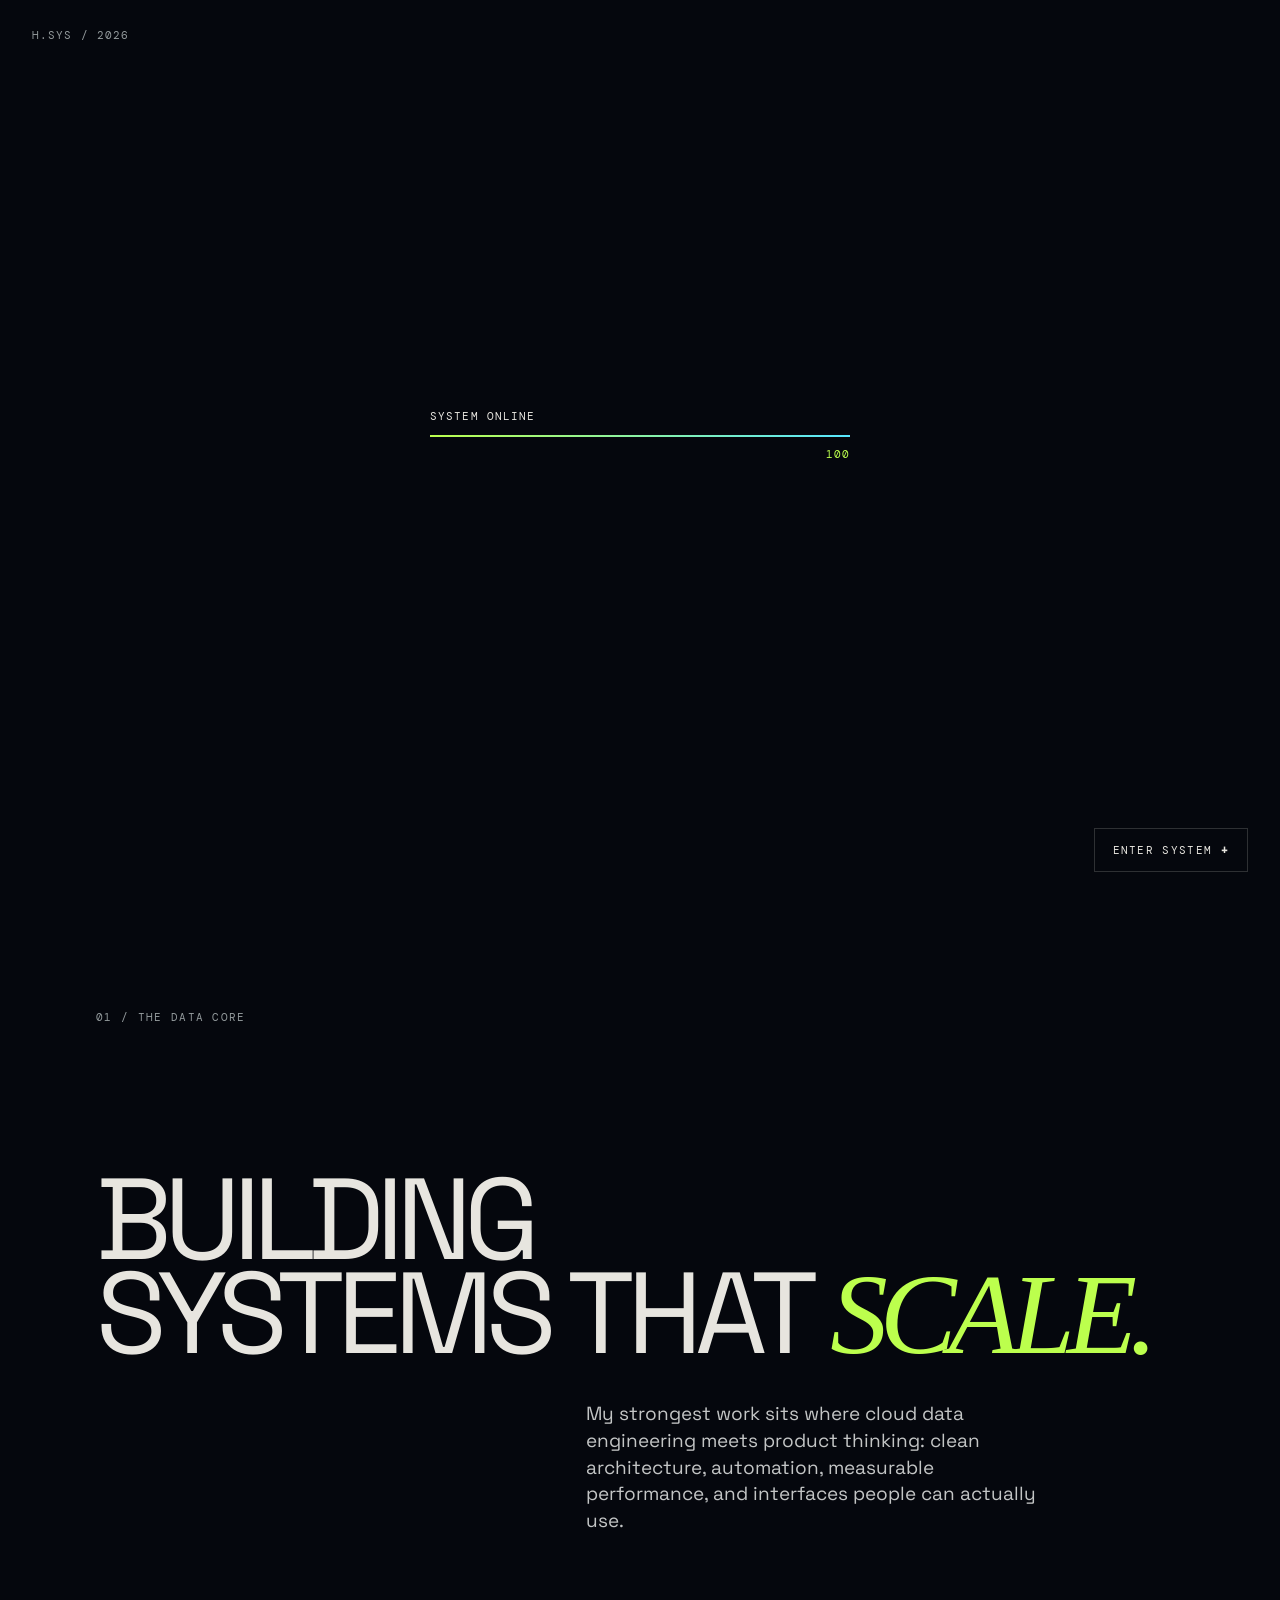
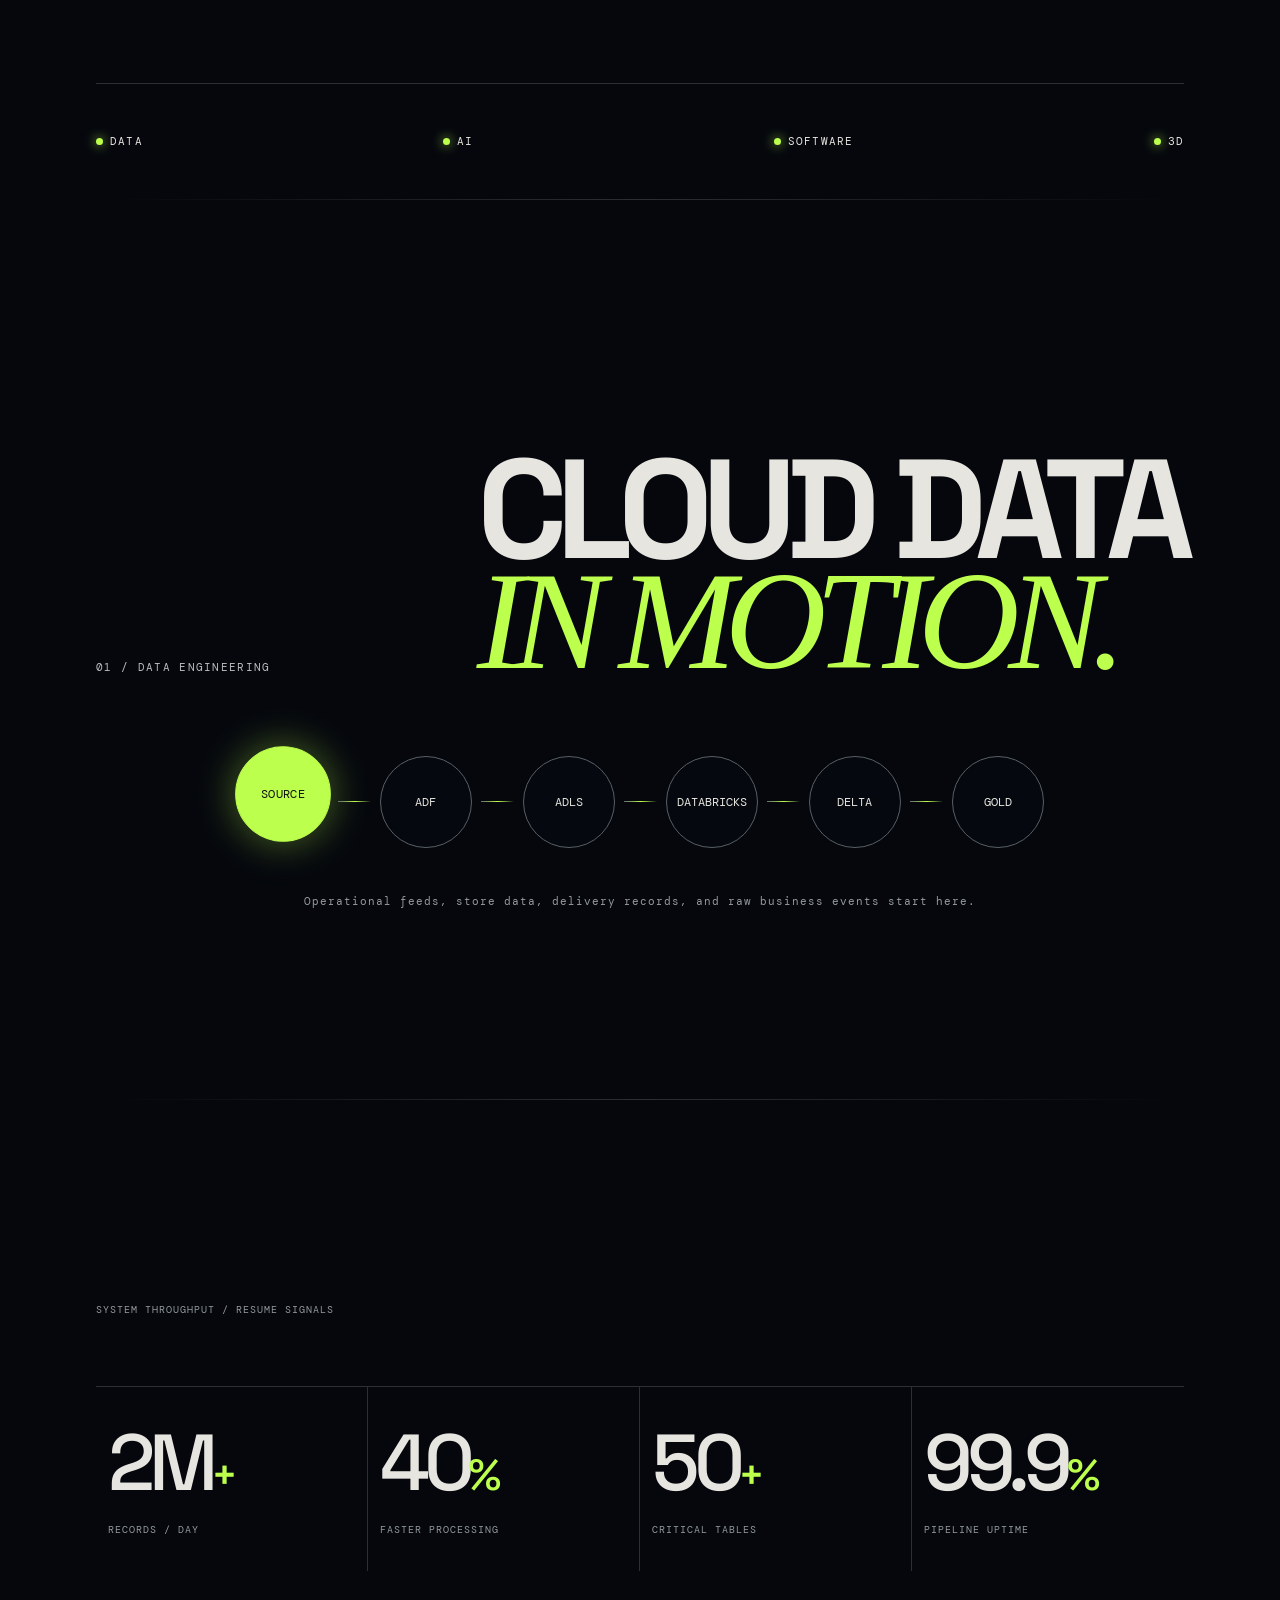
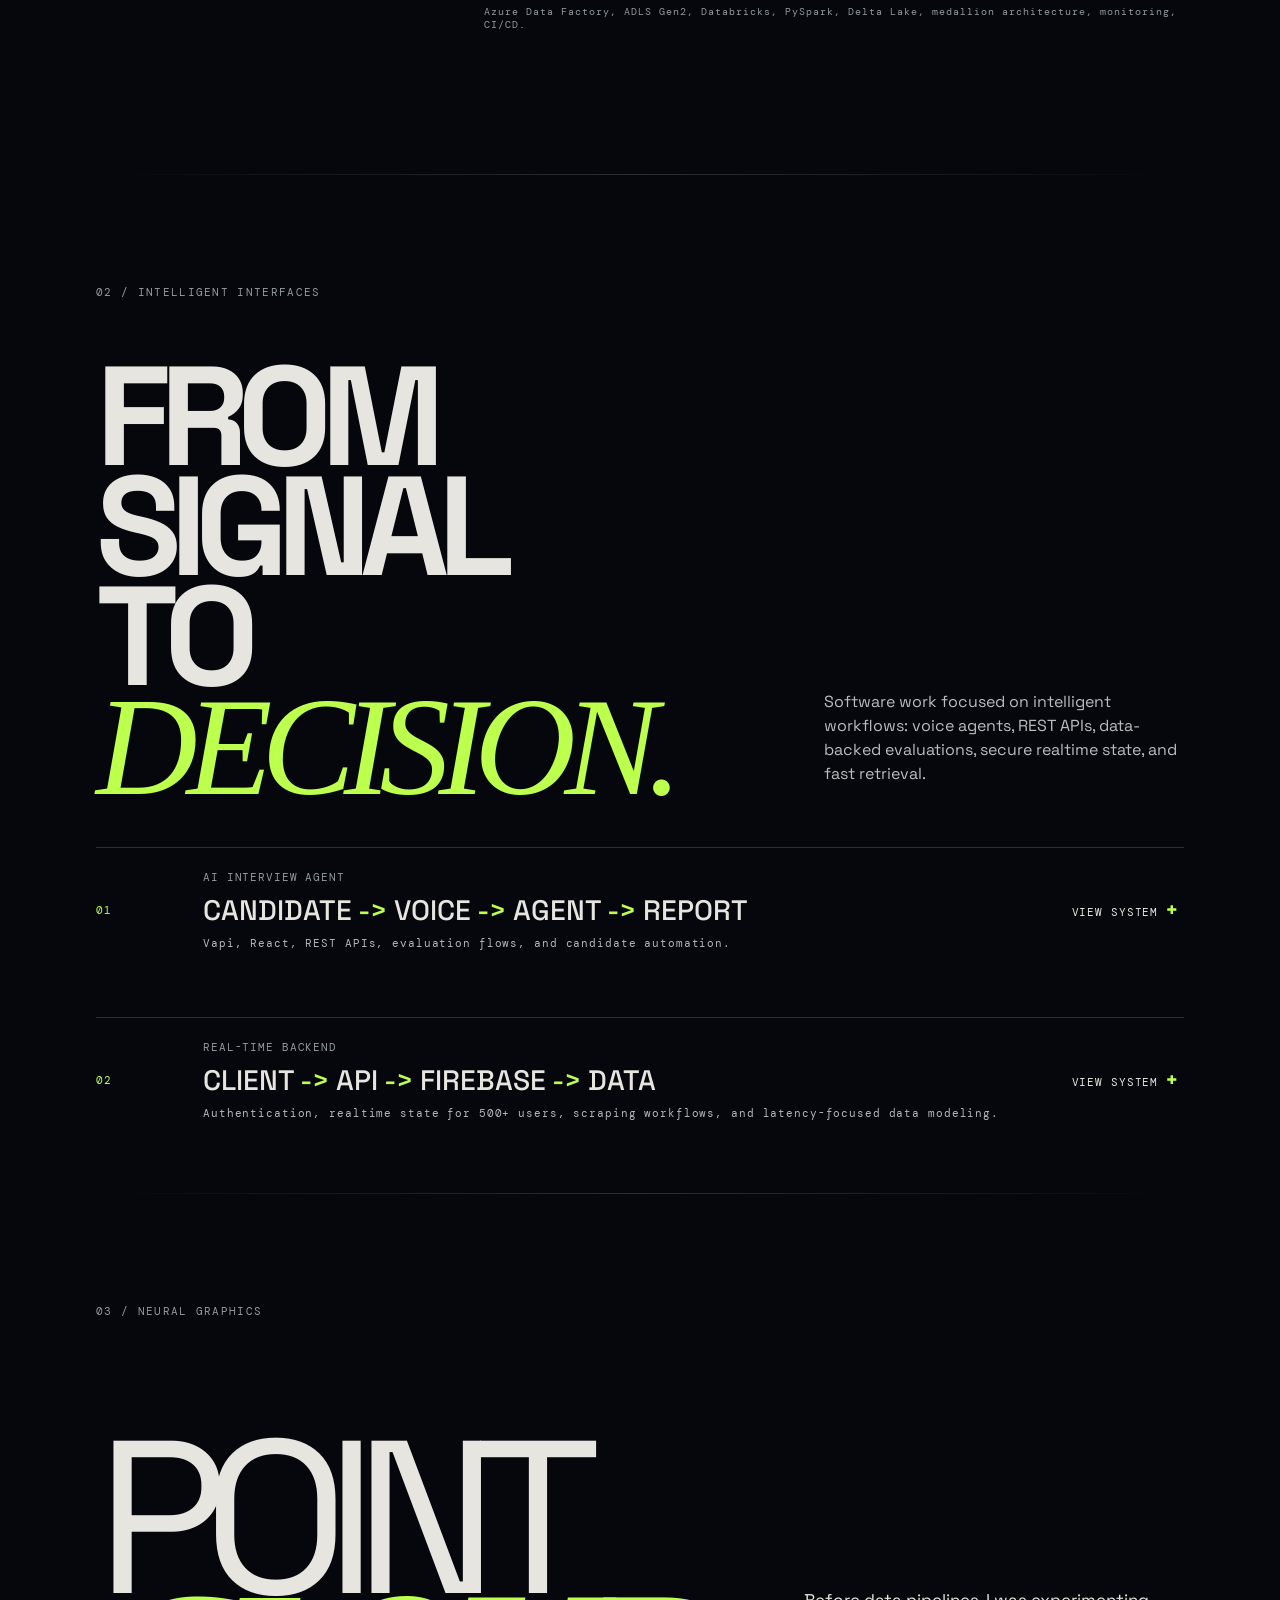
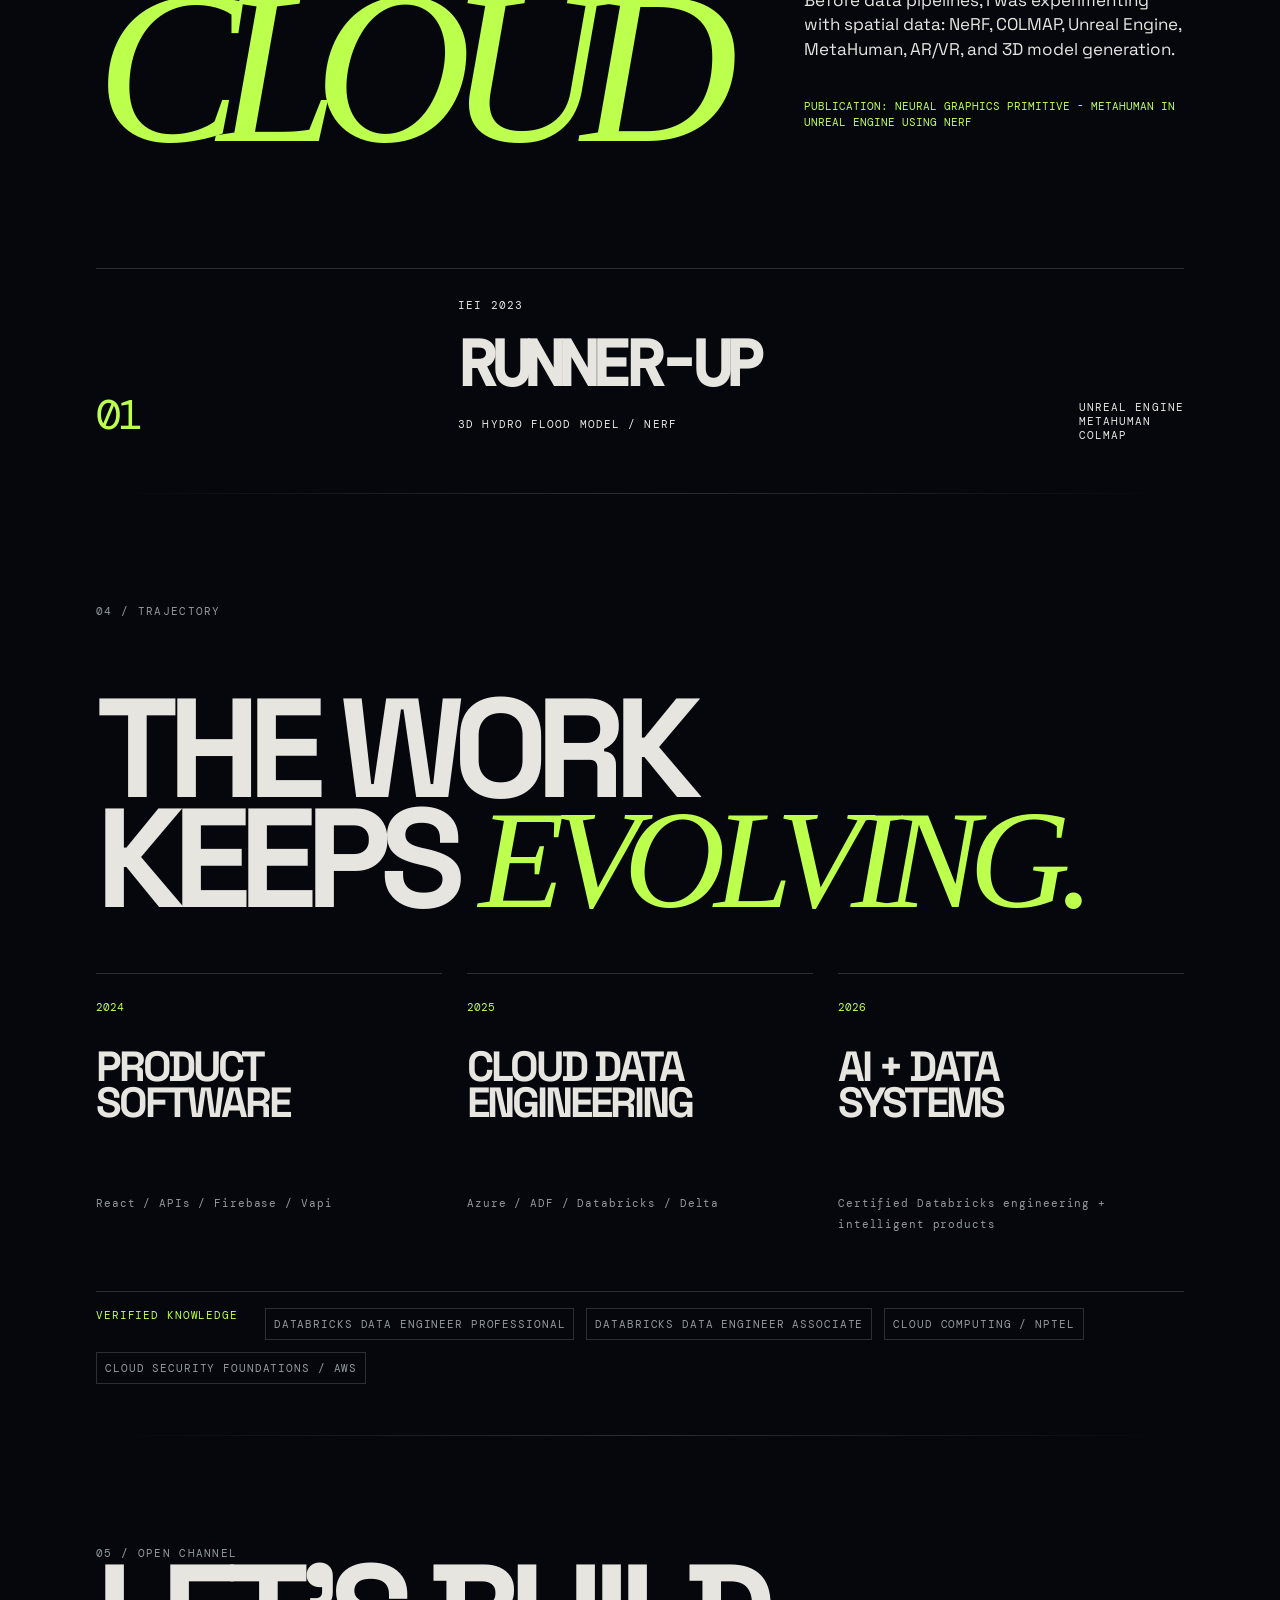
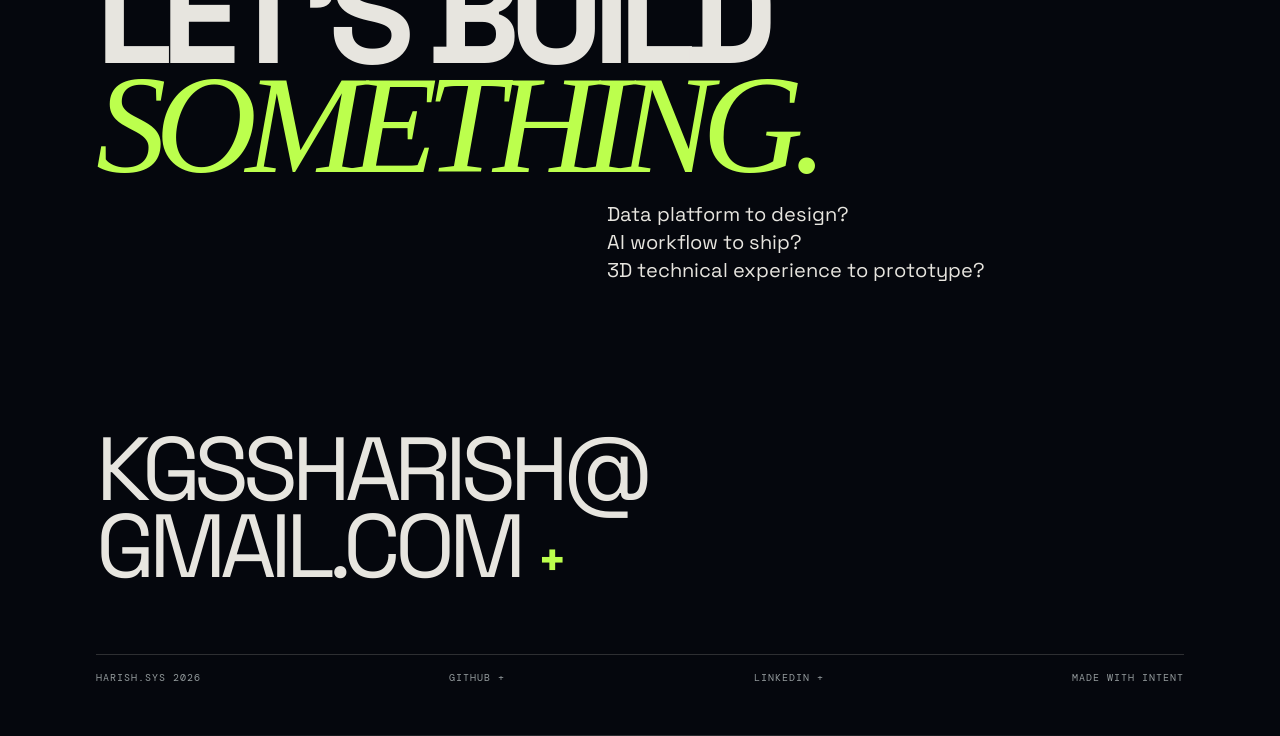
==== index.html @ 20278f00 "Initial commit" ====
<!doctype html>
<html lang="en">
  <head>
    <meta charset="UTF-8" />
    <meta name="viewport" content="width=device-width, initial-scale=1.0" />
    <meta name="theme-color" content="#05070d" />
    <title>HARISH.SYS - Data x AI x Software x 3D</title>
    <link rel="preconnect" href="https://fonts.googleapis.com" />
    <link rel="preconnect" href="https://fonts.gstatic.com" crossorigin />
    <link href="https://fonts.googleapis.com/css2?family=DM+Mono:wght@400;500&family=Space+Grotesk:wght@400;500;600;700&display=swap" rel="stylesheet" />
    <link rel="stylesheet" href="style.css" />
  </head>
  <body>
    <div class="boot" id="boot" aria-live="polite">
      <div class="boot__mark">H.SYS / 2026</div>
      <div class="boot__body"><p id="bootStatus">INITIALIZING SYSTEMS</p><div class="boot__track"><i id="bootBar"></i></div><span id="bootPercent">00</span></div>
      <button id="enter" hidden>ENTER SYSTEM <b>+</b></button>
    </div>
    <canvas id="world" aria-hidden="true"></canvas>
    <div class="grain" aria-hidden="true"></div>

    <header class="hud"><a class="brand" href="#top">HARISH<span>.SYS</span></a><span class="hud__meta">HYDERABAD, IN <i></i> AVAILABLE</span><button class="menu" id="menu" aria-expanded="false">INDEX <span>+</span></button></header>
    <nav class="nav" id="nav" aria-label="Portfolio navigation">
      <a href="#data"><small>01</small> DATA SYSTEMS</a><a href="#ai"><small>02</small> AI / SOFTWARE</a><a href="#neural"><small>03</small> NEURAL GRAPHICS</a><a href="#trajectory"><small>04</small> TRAJECTORY</a><a href="#contact"><small>05</small> CONTACT</a>
    </nav>
    <aside class="progress"><span id="chapter">00</span><div><i id="progressLine"></i></div><span>05</span></aside>

    <main id="top">
      <section class="hero panel" data-chapter="00">
        <p class="eyebrow">SCROLL TO NAVIGATE <span>+</span></p>
        <div class="hero__center reveal"><p class="systemline">SYSTEM ONLINE <i></i> HYDERABAD / INDIA</p><h1>HARISH<br/><em>S</em></h1><p class="hero__role">DATA ENGINEER <b>x</b> AI SYSTEMS <b>x</b> SOFTWARE <b>x</b> 3D</p></div>
        <div class="hero__footer reveal"><p>I build reliable data pipelines, intelligent products, and immersive technical systems that turn raw signal into usable decisions.</p><p>EXPLORE THE<br/>DATA CORE <b>+</b></p></div>
      </section>

      <section class="panel intro" data-chapter="01">
        <p class="eyebrow">01 / THE DATA CORE</p>
        <div class="reveal"><p class="intro__lead">BUILDING<br/>SYSTEMS THAT <em>SCALE.</em></p><p class="intro__copy">My strongest work sits where cloud data engineering meets product thinking: clean architecture, automation, measurable performance, and interfaces people can actually use.</p></div>
        <div class="systems"><span>DATA</span><span>AI</span><span>SOFTWARE</span><span>3D</span></div>
      </section>

      <section class="panel data" id="data" data-chapter="01">
        <div class="section-title reveal"><p class="eyebrow">01 / DATA ENGINEERING</p><h2>CLOUD DATA<br/><em>IN MOTION.</em></h2></div>
        <div class="pipeline" id="pipeline">
          <button data-node="SOURCE">SOURCE</button><i></i><button data-node="ADF">ADF</button><i></i><button data-node="ADLS">ADLS</button><i></i><button data-node="DATABRICKS">DATABRICKS</button><i></i><button data-node="DELTA">DELTA</button><i></i><button data-node="GOLD">GOLD</button>
        </div>
        <p class="detail" id="pipelineDetail">SELECT A SYSTEM NODE TO INSPECT THE PIPELINE.</p>
      </section>

      <section class="metrics panel" data-chapter="01">
        <p class="eyebrow">SYSTEM THROUGHPUT / RESUME SIGNALS</p>
        <div class="metrics__grid reveal"><div><strong data-count="2">0</strong><strong>M<span>+</span></strong><p>RECORDS / DAY</p></div><div><strong data-count="40">0</strong><strong><span>%</span></strong><p>FASTER PROCESSING</p></div><div><strong data-count="50">0</strong><strong><span>+</span></strong><p>CRITICAL TABLES</p></div><div><strong data-count="99.9">0</strong><strong><span>%</span></strong><p>PIPELINE UPTIME</p></div></div>
        <p class="metrics__note">Azure Data Factory, ADLS Gen2, Databricks, PySpark, Delta Lake, medallion architecture, monitoring, CI/CD.</p>
      </section>

      <section class="panel ai" id="ai" data-chapter="02">
        <p class="eyebrow">02 / INTELLIGENT INTERFACES</p>
        <div class="section-title reveal"><h2>FROM SIGNAL<br/>TO <em>DECISION.</em></h2><p>Software work focused on intelligent workflows: voice agents, REST APIs, data-backed evaluations, secure realtime state, and fast retrieval.</p></div>
        <div class="case reveal"><div class="case__number">01</div><div><p class="case__type">AI INTERVIEW AGENT</p><h3>CANDIDATE <span>-></span> VOICE <span>-></span> AGENT <span>-></span> REPORT</h3><p>Vapi, React, REST APIs, evaluation flows, and candidate automation.</p></div><button class="case__open">VIEW SYSTEM <b>+</b></button></div>
        <div class="case reveal"><div class="case__number">02</div><div><p class="case__type">REAL-TIME BACKEND</p><h3>CLIENT <span>-></span> API <span>-></span> FIREBASE <span>-></span> DATA</h3><p>Authentication, realtime state for 500+ users, scraping workflows, and latency-focused data modeling.</p></div><button class="case__open">VIEW SYSTEM <b>+</b></button></div>
      </section>

      <section class="panel neural" id="neural" data-chapter="03">
        <p class="eyebrow">03 / NEURAL GRAPHICS</p><div class="neural__copy reveal"><p class="giant">POINT<br/><em>CLOUD</em></p><div><p>Before data pipelines, I was experimenting with spatial data: NeRF, COLMAP, Unreal Engine, MetaHuman, AR/VR, and 3D model generation.</p><p class="publication">PUBLICATION: NEURAL GRAPHICS PRIMITIVE - METAHUMAN IN UNREAL ENGINE USING NERF</p></div></div>
        <div class="achievement reveal"><span>01</span><div><p>IEI 2023</p><h3>RUNNER-UP</h3><p>3D HYDRO FLOOD MODEL / NERF</p></div><span>UNREAL ENGINE<br/>METAHUMAN<br/>COLMAP</span></div>
      </section>

      <section class="panel trajectory" id="trajectory" data-chapter="04">
        <p class="eyebrow">04 / TRAJECTORY</p><h2 class="reveal">THE WORK<br/>KEEPS <em>EVOLVING.</em></h2>
        <div class="timeline reveal"><article><p>2024</p><h3>PRODUCT<br/>SOFTWARE</h3><span>React / APIs / Firebase / Vapi</span></article><article><p>2025</p><h3>CLOUD DATA<br/>ENGINEERING</h3><span>Azure / ADF / Databricks / Delta</span></article><article><p>2026</p><h3>AI + DATA<br/>SYSTEMS</h3><span>Certified Databricks engineering + intelligent products</span></article></div>
        <div class="certs reveal"><p>VERIFIED KNOWLEDGE</p><span>DATABRICKS DATA ENGINEER PROFESSIONAL</span><span>DATABRICKS DATA ENGINEER ASSOCIATE</span><span>CLOUD COMPUTING / NPTEL</span><span>CLOUD SECURITY FOUNDATIONS / AWS</span></div>
      </section>

      <section class="panel contact" id="contact" data-chapter="05">
        <p class="eyebrow">05 / OPEN CHANNEL</p><h2 class="reveal">LET'S BUILD<br/><em>SOMETHING.</em></h2><p class="contact__prompt reveal">Data platform to design?<br/>AI workflow to ship?<br/>3D technical experience to prototype?</p>
        <a class="email reveal" href="mailto:kgssharish@gmail.com">KGSSHARISH@<br/>GMAIL.COM <b>+</b></a>
        <footer><span>HARISH.SYS 2026</span><a href="https://github.com/S-HARISH44" target="_blank" rel="noreferrer">GITHUB +</a><a href="https://www.linkedin.com/in/kgssharish/" target="_blank" rel="noreferrer">LINKEDIN +</a><span>MADE WITH INTENT</span></footer>
      </section>
    </main>
    <div class="toast" id="toast"></div><script src="app.js"></script>
  </body>
</html>
---- style.css ----
:root{--ink:#e7e5df;--muted:#939a9c;--lime:#bcff4d;--aqua:#57e6ff;--violet:#a783ff;--line:rgba(231,229,223,.18);--bg:#05070d}*{box-sizing:border-box}html{scroll-behavior:smooth;background:var(--bg)}body{margin:0;background:var(--bg);color:var(--ink);font-family:"Space Grotesk",sans-serif;overflow-x:hidden}body:before{content:"";position:fixed;inset:0;z-index:0;pointer-events:none;background:linear-gradient(115deg,rgba(87,230,255,.08),transparent 30%,rgba(188,255,77,.06) 58%,rgba(167,131,255,.09));mix-blend-mode:screen;animation:atmosphere 16s ease-in-out infinite alternate}#world{position:fixed;inset:0;width:100%;height:100%;z-index:0;pointer-events:none}.grain{position:fixed;z-index:8;inset:0;opacity:.13;pointer-events:none;background-image:url("data:image/svg+xml,%3Csvg viewBox='0 0 180 180' xmlns='http://www.w3.org/2000/svg'%3E%3Cfilter id='n'%3E%3CfeTurbulence type='fractalNoise' baseFrequency='.9' numOctaves='4' stitchTiles='stitch'/%3E%3C/filter%3E%3Crect width='100%25' height='100%25' filter='url(%23n)' opacity='.5'/%3E%3C/svg%3E")}a{color:inherit;text-decoration:none}.boot{position:fixed;z-index:20;inset:0;background:#05070d;padding:28px 32px;display:flex;flex-direction:column;justify-content:space-between;font-family:"DM Mono",monospace;font-size:11px;letter-spacing:.1em}.boot__mark{color:var(--muted);animation:blink 1.2s steps(2,end) infinite}.boot__body{width:min(420px,80vw);margin:auto}.boot__body p{margin:0 0 12px}.boot__track{height:2px;background:#232731;overflow:hidden}.boot__track i{display:block;width:0;height:100%;background:linear-gradient(90deg,var(--lime),var(--aqua));box-shadow:0 0 24px var(--lime);transition:width .17s}.boot__body span{display:block;text-align:right;margin-top:10px;color:var(--lime)}#enter{align-self:flex-end;background:none;border:1px solid var(--line);color:var(--ink);font:inherit;padding:14px 18px;letter-spacing:.12em;cursor:pointer;transition:transform .2s,border-color .2s,background .2s}#enter:hover{transform:translateY(-3px);border-color:var(--lime);background:rgba(188,255,77,.08)}.boot.done{opacity:0;pointer-events:none;transition:opacity .7s ease}.hud{position:fixed;z-index:10;top:0;width:100%;display:flex;justify-content:space-between;padding:25px 30px;mix-blend-mode:screen;font-family:"DM Mono",monospace;font-size:11px;letter-spacing:.08em;transform:translateY(-24px);opacity:0;animation:dropIn .7s ease .9s forwards}.brand{font-size:14px;font-weight:500}.brand span{color:var(--lime)}.hud__meta{color:var(--muted)}.hud__meta i{display:inline-block;width:5px;height:5px;background:var(--lime);border-radius:50%;margin:0 8px;box-shadow:0 0 10px var(--lime);animation:pulseDot 1.6s ease-in-out infinite}.menu{background:none;border:0;color:var(--ink);font:inherit;letter-spacing:.1em;cursor:pointer}.menu span{color:var(--lime);font-size:17px;margin-left:6px}.nav{position:fixed;z-index:9;right:30px;top:66px;width:260px;background:rgba(5,7,13,.94);border:1px solid var(--line);padding:15px;opacity:0;transform:translateY(-15px) scale(.98);pointer-events:none;transition:opacity .3s,transform .3s,border-color .3s;backdrop-filter:blur(18px)}.nav.open{opacity:1;transform:none;pointer-events:auto}.nav a{display:block;border-bottom:1px solid var(--line);padding:14px 5px;font:12px "DM Mono",monospace;transition:color .2s,transform .2s}.nav a:hover,.nav a.active{color:var(--lime);transform:translateX(5px)}.nav a:last-child{border:0}.nav small{color:var(--lime);margin-right:14px}.progress{position:fixed;z-index:9;right:30px;bottom:28px;display:flex;gap:10px;align-items:center;font:11px "DM Mono",monospace;color:var(--muted)}.progress>div{height:1px;width:85px;background:#596066}.progress i{display:block;height:100%;width:0;background:linear-gradient(90deg,var(--lime),var(--aqua));box-shadow:0 0 10px var(--lime);transition:.1s}.progress span:first-child{color:var(--lime)}main{position:relative;z-index:1}.panel{min-height:100vh;padding:110px 7.5vw 52px;display:flex;flex-direction:column;justify-content:center;position:relative;isolation:isolate}.panel:after{content:"";position:absolute;left:7.5vw;right:7.5vw;bottom:0;height:1px;background:linear-gradient(90deg,transparent,var(--line),transparent);transform:scaleX(.4);opacity:.45}.panel.in-view:after{animation:lineScan 1.2s ease forwards}.eyebrow{font:11px "DM Mono",monospace;letter-spacing:.12em;color:var(--muted);margin:0}.eyebrow span{color:var(--lime);font-size:18px;margin-left:6px}.hero{justify-content:space-between}.systemline{font:11px "DM Mono",monospace;letter-spacing:.13em}.systemline i{display:inline-block;width:6px;height:6px;background:var(--lime);border-radius:50%;margin:0 8px}.hero__center{text-align:center;margin:auto}.hero h1{font-size:clamp(100px,20vw,290px);line-height:.67;margin:32px 0 45px;letter-spacing:-.1em;font-weight:600;text-shadow:0 0 36px rgba(188,255,77,.08);animation:titleFloat 7s ease-in-out infinite}.hero h1 em{font-family:Georgia,serif;font-weight:400;color:var(--lime);text-shadow:0 0 30px rgba(188,255,77,.34)}.hero__role{font:12px "DM Mono",monospace;letter-spacing:.12em}.hero__role b{color:var(--lime);padding:0 7px}.hero__footer{display:flex;justify-content:space-between;align-items:end;font-size:15px;line-height:1.4}.hero__footer p:first-child{max-width:420px}.hero__footer p:last-child{font:11px "DM Mono",monospace;letter-spacing:.1em;text-align:right}.hero__footer b{color:var(--lime);font-size:19px}.intro{justify-content:space-between}.intro__lead{font-size:clamp(54px,9vw,140px);line-height:.82;letter-spacing:-.07em;margin:0}.intro em,h2 em,.giant em{font-family:Georgia,serif;font-weight:400;color:var(--lime)}.intro__copy{font-size:19px;line-height:1.4;max-width:470px;margin:40px 0 0 45%;color:#c3c5c5}.systems{display:flex;justify-content:space-between;padding-top:50px;border-top:1px solid var(--line);font:11px "DM Mono",monospace;letter-spacing:.11em}.systems span{position:relative;transition:transform .35s,color .35s}.systems span:before{content:"";display:inline-block;width:7px;height:7px;background:var(--lime);border-radius:50%;margin-right:7px;box-shadow:0 0 12px var(--lime)}.systems span:hover{color:var(--lime);transform:translateY(-6px)}.section-title h2,h2{font-size:clamp(64px,11vw,172px);line-height:.78;letter-spacing:-.08em;margin:18px 0 0}.pipeline{margin:80px auto 35px;width:min(900px,100%);display:flex;align-items:center;justify-content:center;flex-wrap:wrap;gap:9px}.pipeline button{font:12px "DM Mono",monospace;color:var(--ink);background:rgba(6,10,18,.6);border:1px solid #596066;border-radius:50%;width:92px;height:92px;cursor:pointer;transition:transform .25s,background .25s,border-color .25s,box-shadow .25s;position:relative;overflow:hidden}.pipeline button:after{content:"";position:absolute;inset:-35%;background:linear-gradient(110deg,transparent,rgba(255,255,255,.22),transparent);transform:translateX(-90%) rotate(20deg)}.pipeline button:hover,.pipeline button.active{color:#111;background:var(--lime);border-color:var(--lime);box-shadow:0 0 40px #bcff4d66;transform:translateY(-8px) scale(1.04)}.pipeline button:hover:after,.pipeline button.active:after{animation:sheen 1.1s ease}.pipeline i{width:33px;height:1px;background:linear-gradient(90deg,#69717a,transparent);position:relative;overflow:hidden}.pipeline i:after{content:"";position:absolute;inset:0;background:linear-gradient(90deg,transparent,var(--lime),transparent);animation:pipePulse 1.8s linear infinite}.detail{text-align:center;font:11px "DM Mono",monospace;color:var(--muted);letter-spacing:.09em;min-height:16px;transition:opacity .2s,transform .2s}.detail.is-changing{opacity:0;transform:translateY(8px)}.metrics{min-height:75vh}.metrics__grid{display:grid;grid-template-columns:repeat(4,1fr);border-top:1px solid var(--line);margin-top:70px}.metrics__grid div{padding:25px 12px;border-right:1px solid var(--line);transition:background .25s,transform .25s}.metrics__grid div:hover{background:rgba(188,255,77,.055);transform:translateY(-6px)}.metrics__grid div:last-child{border:0}.metrics strong{font-size:clamp(40px,6.2vw,95px);letter-spacing:-.08em;font-weight:500;display:inline-block}.metrics strong span{color:var(--lime);font-size:.55em}.metrics p{font:10px "DM Mono",monospace;color:var(--muted);letter-spacing:.1em}.metrics__note{max-width:700px;margin:34px 0 0 auto;color:#b8bdbd;font:12px "DM Mono",monospace;line-height:1.6;letter-spacing:.08em}.ai{gap:45px}.section-title{display:flex;justify-content:space-between;align-items:end;gap:30px}.section-title>p{max-width:360px;color:#b8bdbd;line-height:1.5}.case{display:grid;grid-template-columns:8% 1fr auto;gap:20px;align-items:center;border-top:1px solid var(--line);padding:22px 0;transition:background .25s,padding-left .25s,border-color .25s}.case:hover{padding-left:18px;background:rgba(87,230,255,.04);border-color:rgba(87,230,255,.35)}.case__number,.case__type,.case>div p:last-child,.case__open{font:11px "DM Mono",monospace;letter-spacing:.08em}.case__number{color:var(--lime)}.case__type{color:var(--muted);margin:0}.case h3{font-size:clamp(18px,2.2vw,32px);margin:8px 0;font-weight:500}.case h3 span{color:var(--lime)}.case>div p:last-child{margin:0;color:#b4b9ba}.case__open{border:0;background:none;color:var(--ink);cursor:pointer}.case__open b{color:var(--lime);font-size:18px}.neural{justify-content:space-between}.neural__copy{display:flex;justify-content:space-between;align-items:end}.giant{font-size:clamp(100px,17vw,250px);letter-spacing:-.11em;line-height:.68;margin:0}.neural__copy>div{max-width:380px;font-size:17px;line-height:1.45}.publication{font:11px "DM Mono",monospace;color:var(--lime);line-height:1.5;margin-top:36px}.achievement{display:flex;align-items:end;justify-content:space-between;border-top:1px solid var(--line);padding-top:18px;font:11px "DM Mono",monospace;letter-spacing:.1em}.achievement>span:first-child{font-size:42px;color:var(--lime);letter-spacing:-.08em}.achievement h3{font-size:clamp(36px,5vw,70px);margin:8px 0;letter-spacing:-.07em}.trajectory{gap:58px}.timeline{display:grid;grid-template-columns:repeat(3,1fr);gap:25px}.timeline article{border-top:1px solid var(--line);padding-top:15px;transition:transform .3s,border-color .3s}.timeline article:hover{transform:translateY(-8px);border-color:var(--lime)}.timeline p{color:var(--lime);font:11px "DM Mono",monospace}.timeline h3{font-size:clamp(25px,3.3vw,49px);letter-spacing:-.07em;line-height:.85;margin:35px 0 70px}.timeline span,.certs{font:11px "DM Mono",monospace;letter-spacing:.08em;color:var(--muted)}.certs{border-top:1px solid var(--line);padding-top:16px;display:flex;gap:12px;flex-wrap:wrap}.certs p{color:var(--lime);margin:0 15px 0 0}.certs span{border:1px solid var(--line);padding:8px;transition:color .2s,border-color .2s,transform .2s}.certs span:hover{color:var(--ink);border-color:var(--lime);transform:translateY(-4px)}.contact{justify-content:space-between}.contact h2{margin:0}.contact__prompt{font-size:20px;line-height:1.4;margin-left:47%}.email{font-size:clamp(32px,7vw,100px);letter-spacing:-.07em;line-height:.85;margin-top:auto;transition:color .25s,text-shadow .25s}.email:hover{color:var(--lime);text-shadow:0 0 34px rgba(188,255,77,.25)}.email b{color:var(--lime);font-size:.55em}.contact footer{border-top:1px solid var(--line);padding-top:16px;margin-top:70px;display:flex;justify-content:space-between;font:10px "DM Mono",monospace;letter-spacing:.1em;color:var(--muted);gap:14px}.contact footer a:hover{color:var(--lime)}.toast{position:fixed;z-index:12;bottom:65px;left:50%;transform:translate(-50%,20px);background:#d7ff9e;color:#10120e;padding:12px 16px;font:11px "DM Mono",monospace;opacity:0;transition:.3s;pointer-events:none}.toast.show{opacity:1;transform:translate(-50%,0)}.reveal{opacity:0;transform:translateY(46px);filter:blur(12px);transition:opacity .85s ease,transform .85s ease,filter .85s ease}.reveal.in-view{opacity:1;transform:none;filter:blur(0)}.panel.in-view .systems span{animation:riseIn .8s ease both}.panel.in-view .systems span:nth-child(2){animation-delay:.08s}.panel.in-view .systems span:nth-child(3){animation-delay:.16s}.panel.in-view .systems span:nth-child(4){animation-delay:.24s}

@keyframes atmosphere{0%{opacity:.55;transform:translate3d(-2%,0,0)}100%{opacity:.95;transform:translate3d(2%,0,0)}}@keyframes blink{50%{opacity:.45}}@keyframes dropIn{to{transform:none;opacity:1}}@keyframes pulseDot{50%{transform:scale(1.8);opacity:.5}}@keyframes titleFloat{50%{transform:translateY(-10px)}}@keyframes lineScan{to{transform:scaleX(1);opacity:1}}@keyframes sheen{to{transform:translateX(110%) rotate(20deg)}}@keyframes pipePulse{0%{transform:translateX(-100%)}100%{transform:translateX(100%)}}@keyframes riseIn{from{opacity:0;transform:translateY(18px)}to{opacity:1;transform:none}}
@media(max-width:720px){.hud{padding:20px}.hud__meta{display:none}.progress{right:20px}.panel{padding:90px 22px 35px;min-height:100svh}.hero h1{font-size:30vw}.hero__footer{gap:20px}.hero__footer p{font-size:12px}.hero__footer p:last-child{display:none}.intro__copy{margin-left:0;font-size:16px}.systems{gap:12px;flex-wrap:wrap}.pipeline{margin:50px auto 20px;gap:5px}.pipeline button{width:75px;height:75px;font-size:10px}.pipeline i{width:12px}.metrics__grid{grid-template-columns:repeat(2,1fr);margin-top:40px}.metrics__grid div:nth-child(2){border-right:0}.metrics__grid div{border-bottom:1px solid var(--line)}.section-title,.neural__copy{display:block}.section-title>p{margin-top:25px}.case{grid-template-columns:25px 1fr}.case__open{display:none}.case h3{line-height:1.15}.neural__copy>div{margin:50px 0 0}.achievement{gap:12px}.achievement>span:last-child{display:none}.timeline{grid-template-columns:1fr}.timeline h3{margin:25px 0}.contact__prompt{margin-left:0}.contact footer span:last-child{display:none}.email{font-size:12vw}.nav{right:20px}.boot{padding:22px}}
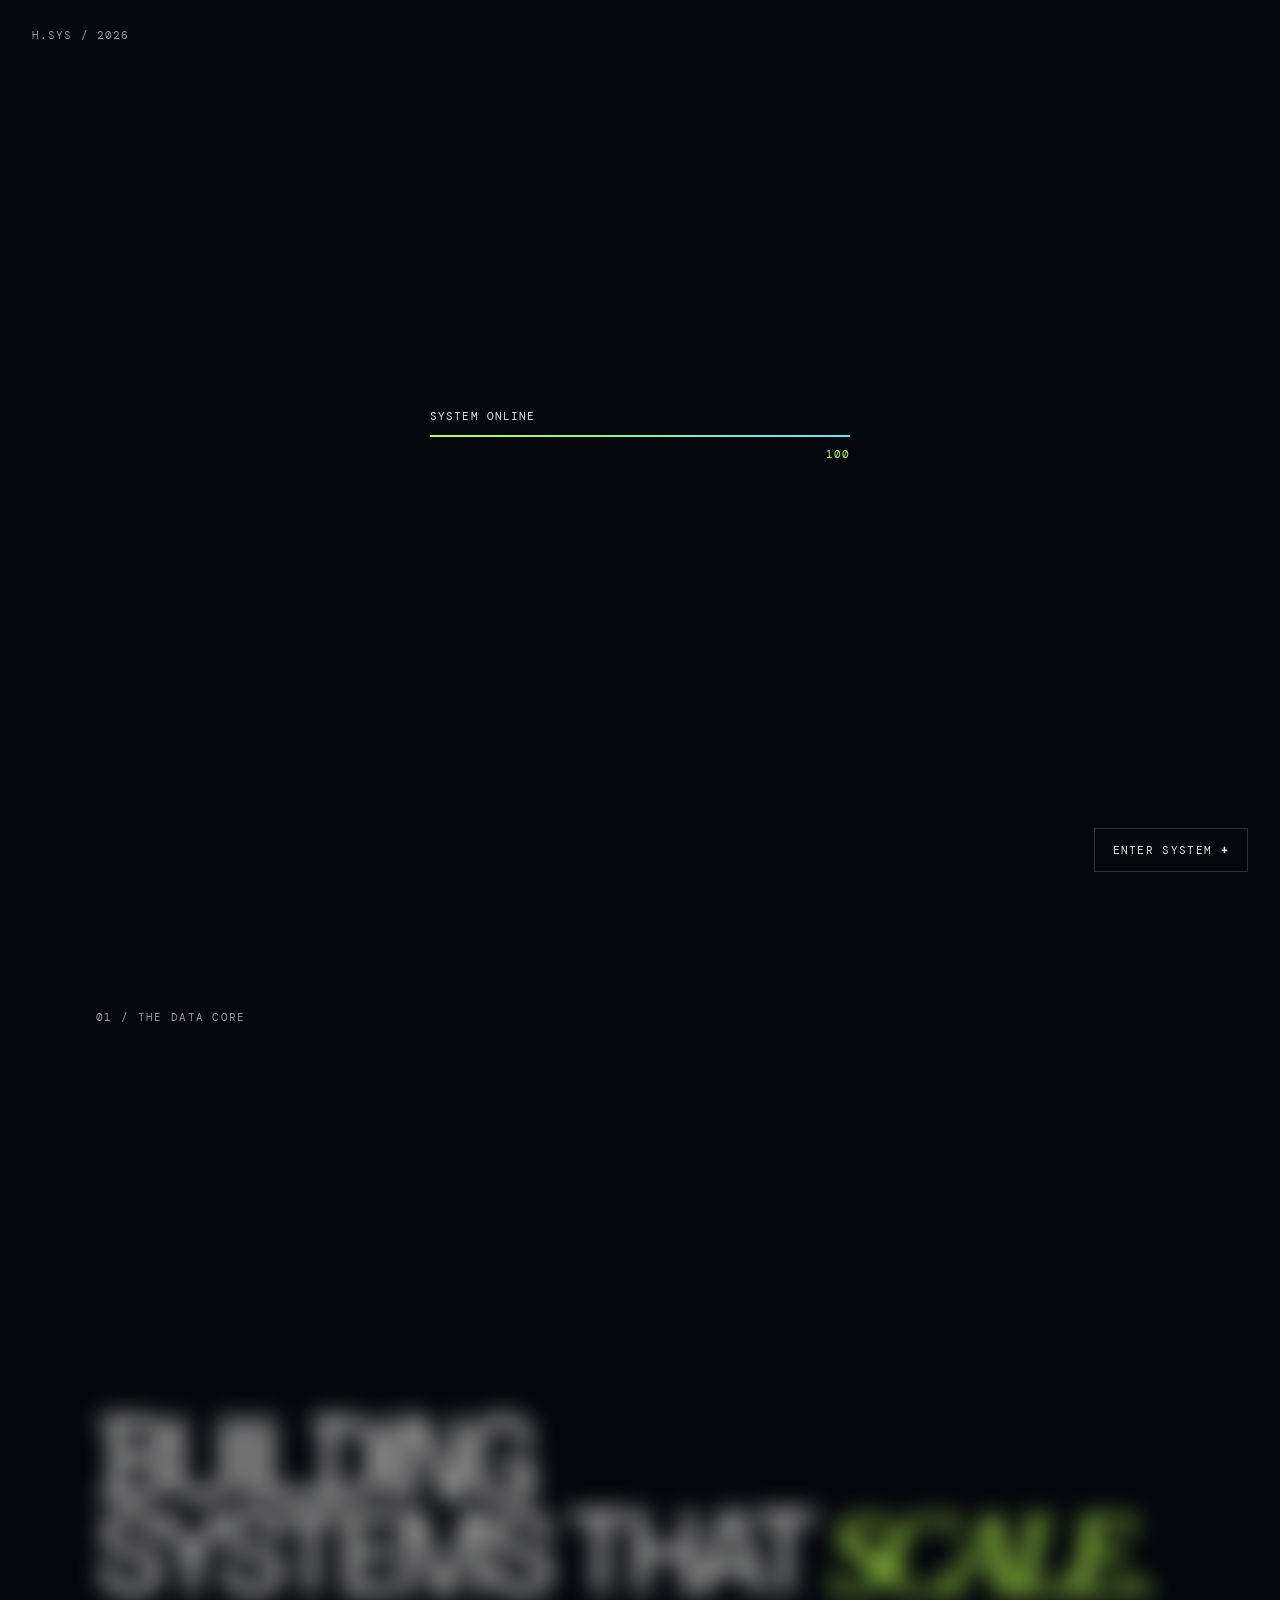
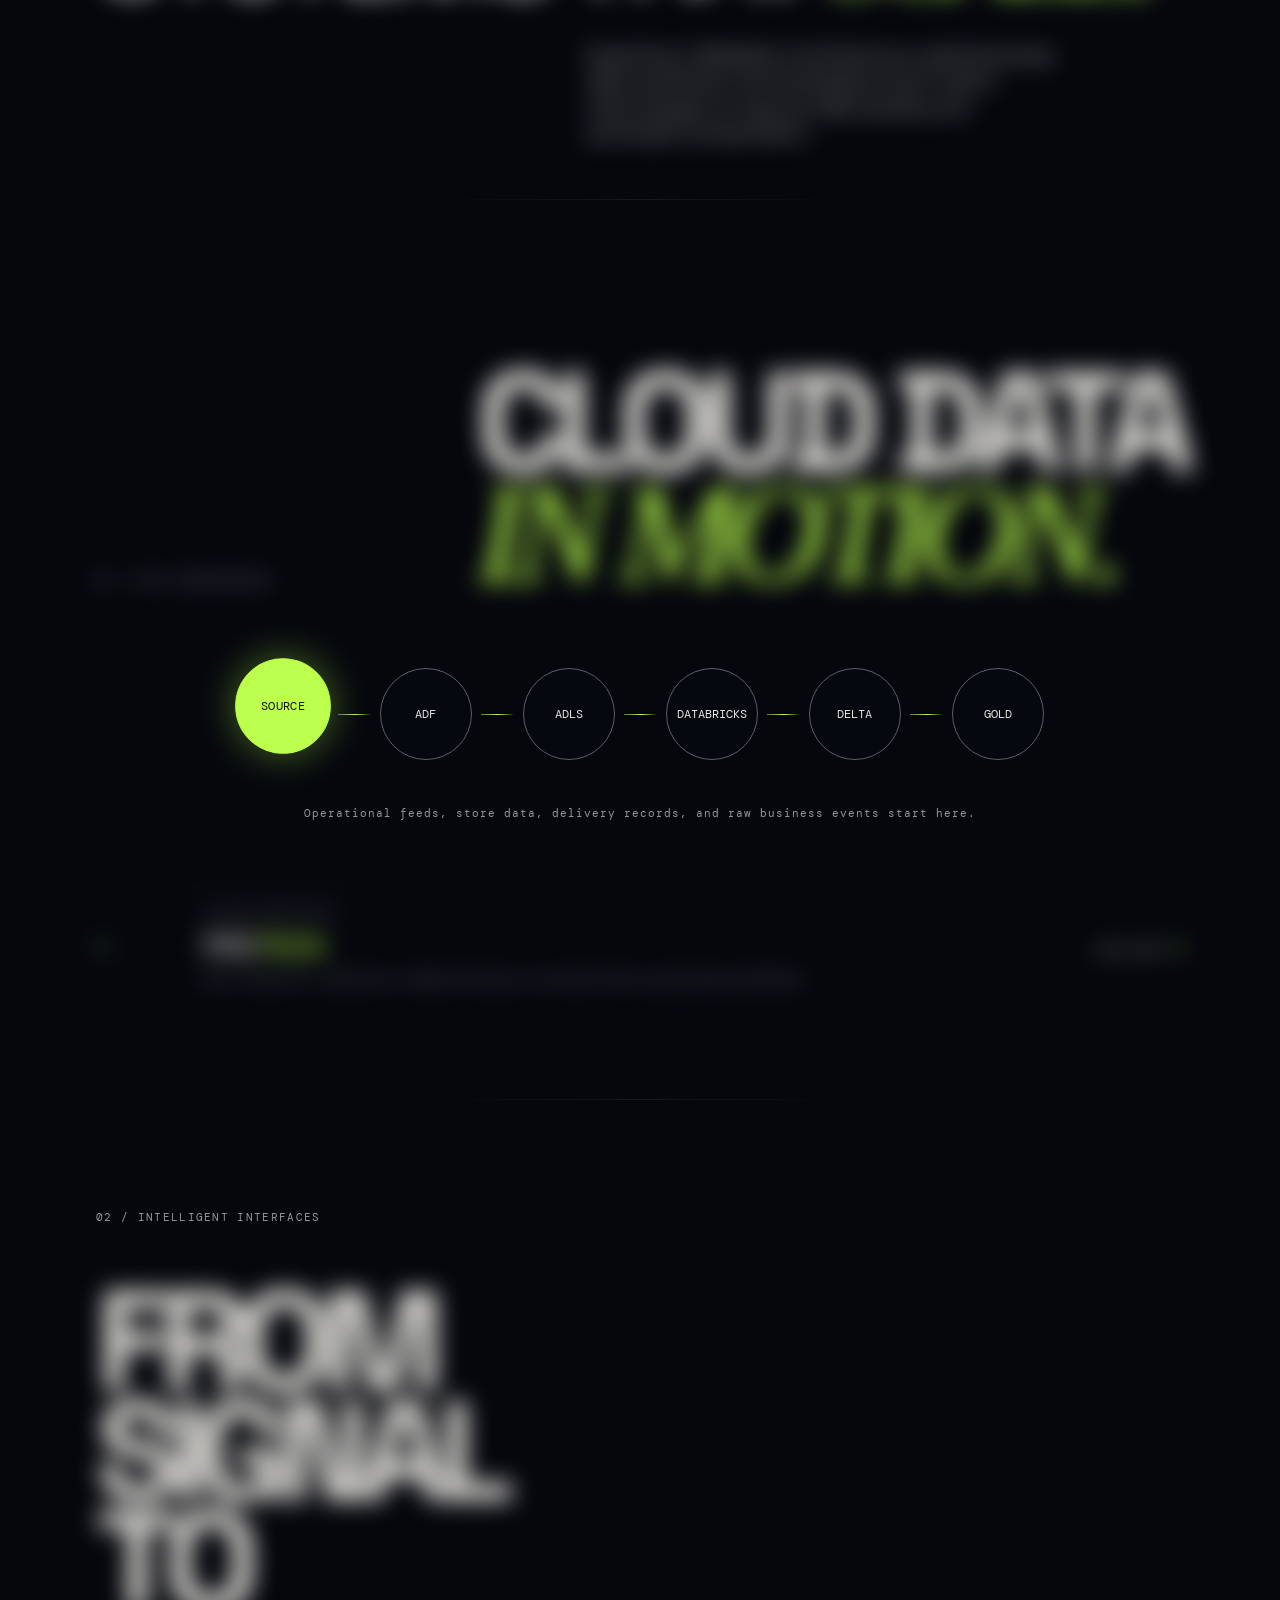
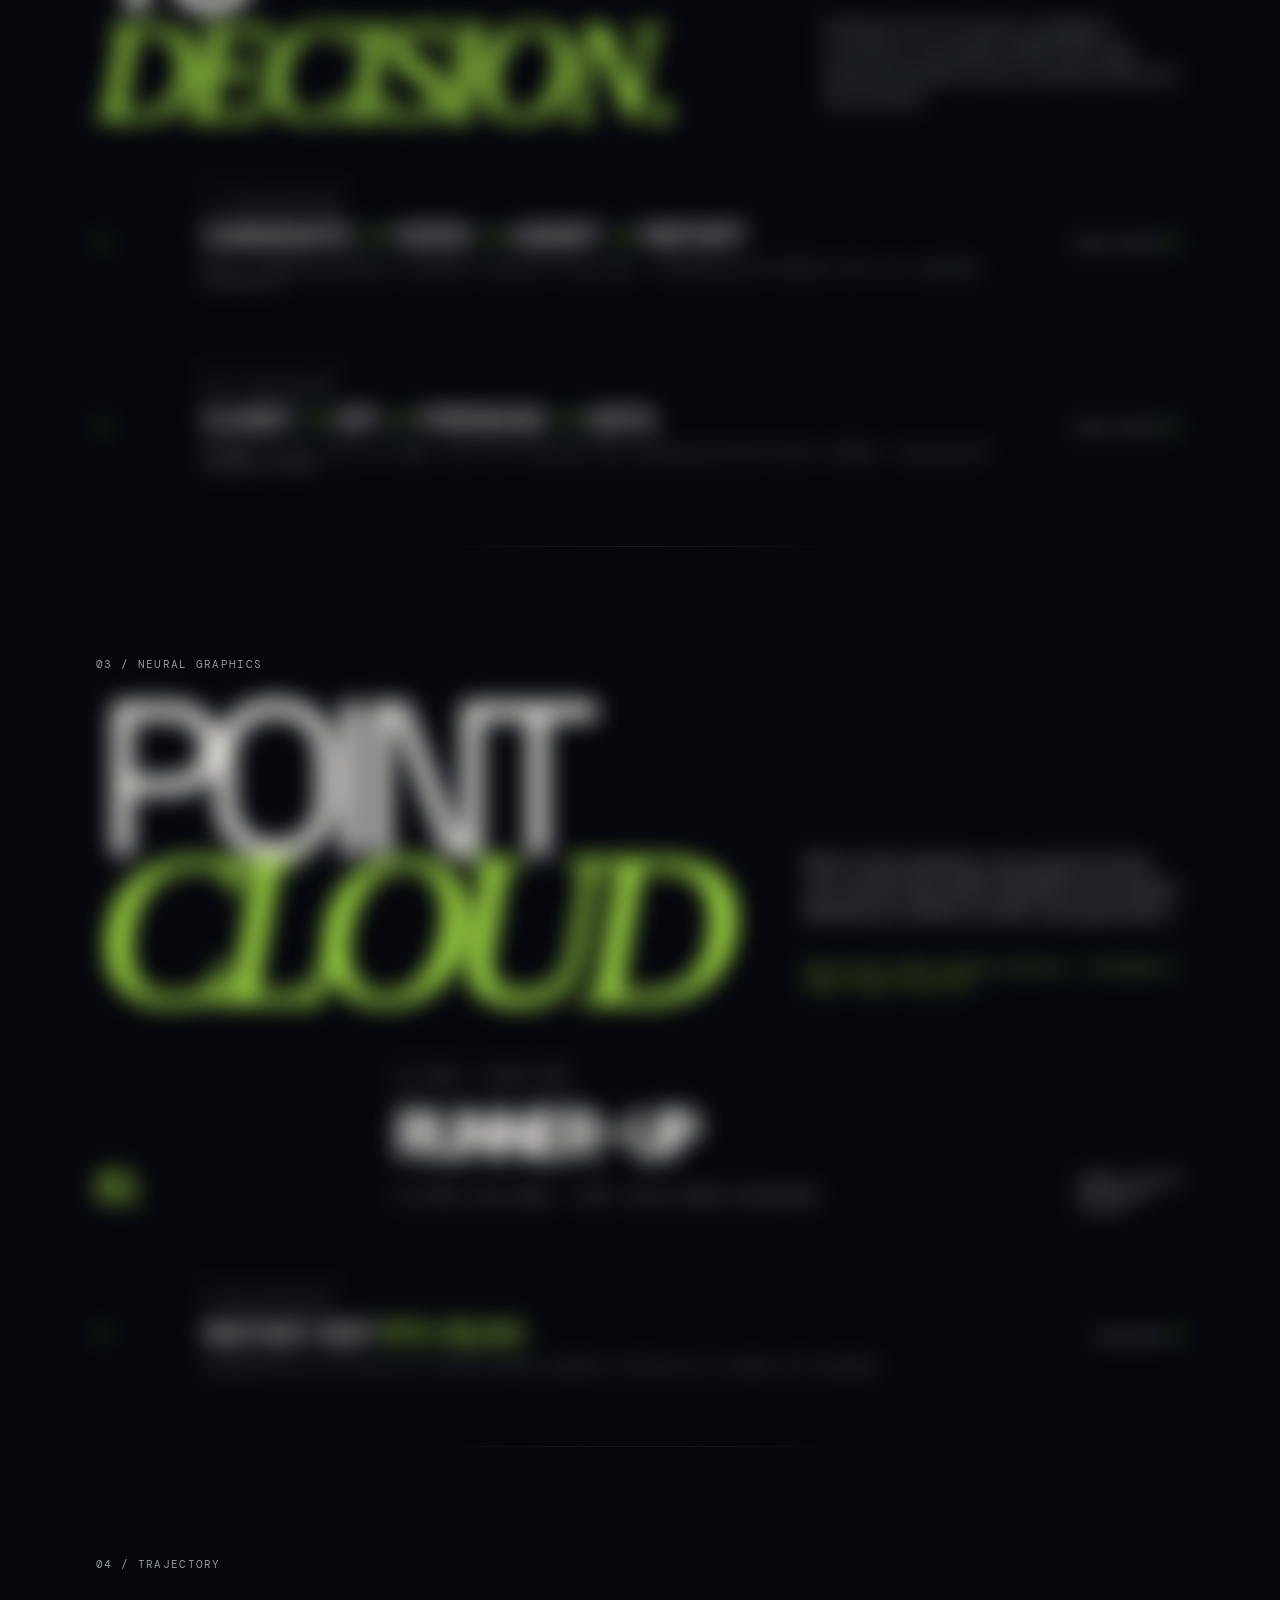
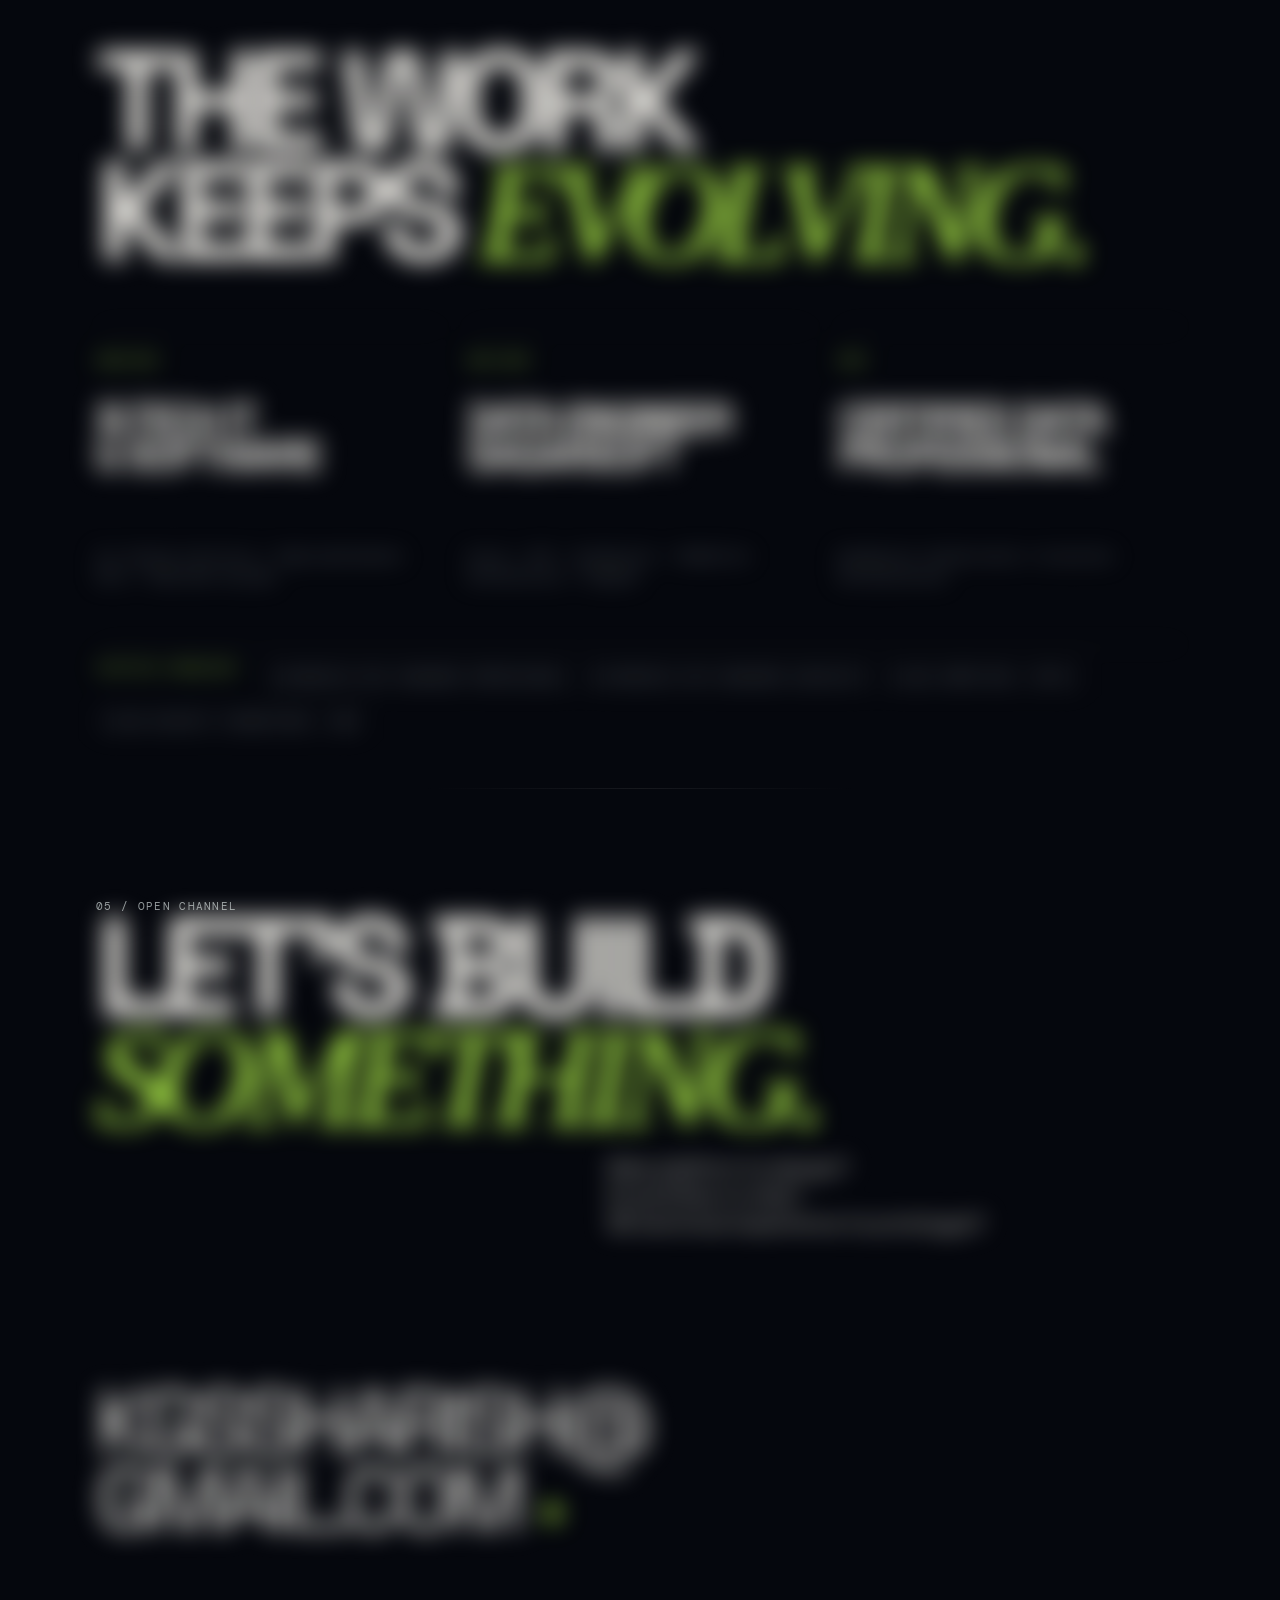
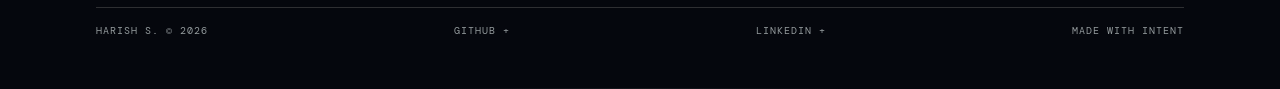
==== commit 37ab7c35: "Added GitHub projects and polished UI" ====
--- a/index.html
+++ b/index.html
@@ -19,7 +19,7 @@
     <canvas id="world" aria-hidden="true"></canvas>
     <div class="grain" aria-hidden="true"></div>
 
-    <header class="hud"><a class="brand" href="#top">HARISH<span>.SYS</span></a><span class="hud__meta">HYDERABAD, IN <i></i> AVAILABLE</span><button class="menu" id="menu" aria-expanded="false">INDEX <span>+</span></button></header>
+    <header class="hud"><a class="brand" href="#top">HARISH<span>.SYS</span></a><span class="hud__meta">DATA ENGINEER <i></i> HYDERABAD, INDIA</span><button class="menu" id="menu" aria-expanded="false">INDEX <span>+</span></button></header>
     <nav class="nav" id="nav" aria-label="Portfolio navigation">
       <a href="#data"><small>01</small> DATA SYSTEMS</a><a href="#ai"><small>02</small> AI / SOFTWARE</a><a href="#neural"><small>03</small> NEURAL GRAPHICS</a><a href="#trajectory"><small>04</small> TRAJECTORY</a><a href="#contact"><small>05</small> CONTACT</a>
     </nav>
@@ -29,13 +29,13 @@
       <section class="hero panel" data-chapter="00">
         <p class="eyebrow">SCROLL TO NAVIGATE <span>+</span></p>
         <div class="hero__center reveal"><p class="systemline">SYSTEM ONLINE <i></i> HYDERABAD / INDIA</p><h1>HARISH<br/><em>S</em></h1><p class="hero__role">DATA ENGINEER <b>x</b> AI SYSTEMS <b>x</b> SOFTWARE <b>x</b> 3D</p></div>
-        <div class="hero__footer reveal"><p>I build reliable data pipelines, intelligent products, and immersive technical systems that turn raw signal into usable decisions.</p><p>EXPLORE THE<br/>DATA CORE <b>+</b></p></div>
+        <div class="hero__footer reveal"><p>Databricks Certified Data Engineer building scalable ETL pipelines, AI-driven applications, and immersive technical systems.</p><p>EXPLORE THE<br/>DATA CORE <b>+</b></p></div>
       </section>
 
       <section class="panel intro" data-chapter="01">
         <p class="eyebrow">01 / THE DATA CORE</p>
-        <div class="reveal"><p class="intro__lead">BUILDING<br/>SYSTEMS THAT <em>SCALE.</em></p><p class="intro__copy">My strongest work sits where cloud data engineering meets product thinking: clean architecture, automation, measurable performance, and interfaces people can actually use.</p></div>
-        <div class="systems"><span>DATA</span><span>AI</span><span>SOFTWARE</span><span>3D</span></div>
+        <div class="reveal"><p class="intro__lead">BUILDING<br/>SYSTEMS THAT <em>SCALE.</em></p><p class="intro__copy">Expertise in Medallion Architecture, optimizing big data workflows, and leveraging cloud-native technologies to improve data quality and automate orchestration.</p></div>
+
       </section>
 
       <section class="panel data" id="data" data-chapter="01">
@@ -43,37 +43,34 @@
         <div class="pipeline" id="pipeline">
           <button data-node="SOURCE">SOURCE</button><i></i><button data-node="ADF">ADF</button><i></i><button data-node="ADLS">ADLS</button><i></i><button data-node="DATABRICKS">DATABRICKS</button><i></i><button data-node="DELTA">DELTA</button><i></i><button data-node="GOLD">GOLD</button>
         </div>
-        <p class="detail" id="pipelineDetail">SELECT A SYSTEM NODE TO INSPECT THE PIPELINE.</p>
+        <p class="detail" id="pipelineDetail">HOVER OVER A SYSTEM NODE TO INSPECT THE PIPELINE.</p>
+        <div class="case reveal" style="margin-top:50px"><div class="case__number">01</div><div><p class="case__type">GITHUB REPOSITORY</p><h3>PRO<span>TECH</span></h3><p>Data analytics repository demonstrating structured data processing workflows.</p></div><a class="case__open" href="https://github.com/S-HARISH44/PROTECH" target="_blank" style="text-decoration:none; color:inherit; display:block; padding-top:4px">VIEW REPO <b>+</b></a></div>
       </section>
 
-      <section class="metrics panel" data-chapter="01">
-        <p class="eyebrow">SYSTEM THROUGHPUT / RESUME SIGNALS</p>
-        <div class="metrics__grid reveal"><div><strong data-count="2">0</strong><strong>M<span>+</span></strong><p>RECORDS / DAY</p></div><div><strong data-count="40">0</strong><strong><span>%</span></strong><p>FASTER PROCESSING</p></div><div><strong data-count="50">0</strong><strong><span>+</span></strong><p>CRITICAL TABLES</p></div><div><strong data-count="99.9">0</strong><strong><span>%</span></strong><p>PIPELINE UPTIME</p></div></div>
-        <p class="metrics__note">Azure Data Factory, ADLS Gen2, Databricks, PySpark, Delta Lake, medallion architecture, monitoring, CI/CD.</p>
-      </section>
 
       <section class="panel ai" id="ai" data-chapter="02">
         <p class="eyebrow">02 / INTELLIGENT INTERFACES</p>
         <div class="section-title reveal"><h2>FROM SIGNAL<br/>TO <em>DECISION.</em></h2><p>Software work focused on intelligent workflows: voice agents, REST APIs, data-backed evaluations, secure realtime state, and fast retrieval.</p></div>
-        <div class="case reveal"><div class="case__number">01</div><div><p class="case__type">AI INTERVIEW AGENT</p><h3>CANDIDATE <span>-></span> VOICE <span>-></span> AGENT <span>-></span> REPORT</h3><p>Vapi, React, REST APIs, evaluation flows, and candidate automation.</p></div><button class="case__open">VIEW SYSTEM <b>+</b></button></div>
-        <div class="case reveal"><div class="case__number">02</div><div><p class="case__type">REAL-TIME BACKEND</p><h3>CLIENT <span>-></span> API <span>-></span> FIREBASE <span>-></span> DATA</h3><p>Authentication, realtime state for 500+ users, scraping workflows, and latency-focused data modeling.</p></div><button class="case__open">VIEW SYSTEM <b>+</b></button></div>
+        <div class="case reveal"><div class="case__number">01</div><div><p class="case__type">AI INTERVIEW AGENT</p><h3>CANDIDATE <span>-></span> VOICE <span>-></span> AGENT <span>-></span> REPORT</h3><p>Built a high-performance automation platform using Vapi, integrating 10+ RESTful APIs for candidate evaluation.</p></div><button class="case__open">VIEW SYSTEM <b>+</b></button></div>
+        <div class="case reveal"><div class="case__number">02</div><div><p class="case__type">REAL-TIME BACKEND</p><h3>CLIENT <span>-></span> API <span>-></span> FIREBASE <span>-></span> DATA</h3><p>Managed secure state for 500+ users with advanced data modeling and SQL Server schemas, reducing API latency by 35%.</p></div><button class="case__open">VIEW SYSTEM <b>+</b></button></div>
       </section>
 
       <section class="panel neural" id="neural" data-chapter="03">
         <p class="eyebrow">03 / NEURAL GRAPHICS</p><div class="neural__copy reveal"><p class="giant">POINT<br/><em>CLOUD</em></p><div><p>Before data pipelines, I was experimenting with spatial data: NeRF, COLMAP, Unreal Engine, MetaHuman, AR/VR, and 3D model generation.</p><p class="publication">PUBLICATION: NEURAL GRAPHICS PRIMITIVE - METAHUMAN IN UNREAL ENGINE USING NERF</p></div></div>
-        <div class="achievement reveal"><span>01</span><div><p>IEI 2023</p><h3>RUNNER-UP</h3><p>3D HYDRO FLOOD MODEL / NERF</p></div><span>UNREAL ENGINE<br/>METAHUMAN<br/>COLMAP</span></div>
+        <div class="achievement reveal"><span>01</span><div><p>IEI 2023 / ICHACK 2022</p><h3>RUNNER-UP</h3><p>3D HYDRO FLOOD MODEL / NERF TISSUE DAMAGE MEASUREMENT</p></div><span>UNREAL ENGINE<br/>METAHUMAN<br/>COLMAP</span></div>
+        <div class="case reveal" style="margin-top:20px; border-top:1px solid var(--line); padding-top:22px"><div class="case__number">02</div><div><p class="case__type">GITHUB REPOSITORY</p><h3>INSTANT NGP <span>RTX 30/40</span></h3><p>Implementation and setup for Instant Neural Graphics Primitives on modern RTX hardware.</p></div><a class="case__open" href="https://github.com/S-HARISH44/Instant-NGP-for-RTX-3000-and-4000" target="_blank" style="text-decoration:none; color:inherit; display:block; padding-top:4px">VIEW REPO <b>+</b></a></div>
       </section>
 
       <section class="panel trajectory" id="trajectory" data-chapter="04">
         <p class="eyebrow">04 / TRAJECTORY</p><h2 class="reveal">THE WORK<br/>KEEPS <em>EVOLVING.</em></h2>
-        <div class="timeline reveal"><article><p>2024</p><h3>PRODUCT<br/>SOFTWARE</h3><span>React / APIs / Firebase / Vapi</span></article><article><p>2025</p><h3>CLOUD DATA<br/>ENGINEERING</h3><span>Azure / ADF / Databricks / Delta</span></article><article><p>2026</p><h3>AI + DATA<br/>SYSTEMS</h3><span>Certified Databricks engineering + intelligent products</span></article></div>
+        <div class="timeline reveal"><article><p>2020-2024</p><h3>B.TECH IT<br/>& SOFTWARE</h3><span>Sri Sairam Institute / High-performance APIs / Realtime Systems</span></article><article><p>2024-2025</p><h3>DATA ENGINEER<br/>SAGARSOFT</h3><span>Azure / ADF / Databricks / Medallion Architecture / PySpark</span></article><article><p>2026</p><h3>CERTIFIED DATA<br/>PROFESSIONAL</h3><span>Databricks Professional & Associate Certifications</span></article></div>
         <div class="certs reveal"><p>VERIFIED KNOWLEDGE</p><span>DATABRICKS DATA ENGINEER PROFESSIONAL</span><span>DATABRICKS DATA ENGINEER ASSOCIATE</span><span>CLOUD COMPUTING / NPTEL</span><span>CLOUD SECURITY FOUNDATIONS / AWS</span></div>
       </section>
 
       <section class="panel contact" id="contact" data-chapter="05">
         <p class="eyebrow">05 / OPEN CHANNEL</p><h2 class="reveal">LET'S BUILD<br/><em>SOMETHING.</em></h2><p class="contact__prompt reveal">Data platform to design?<br/>AI workflow to ship?<br/>3D technical experience to prototype?</p>
         <a class="email reveal" href="mailto:kgssharish@gmail.com">KGSSHARISH@<br/>GMAIL.COM <b>+</b></a>
-        <footer><span>HARISH.SYS 2026</span><a href="https://github.com/S-HARISH44" target="_blank" rel="noreferrer">GITHUB +</a><a href="https://www.linkedin.com/in/kgssharish/" target="_blank" rel="noreferrer">LINKEDIN +</a><span>MADE WITH INTENT</span></footer>
+        <footer><span>HARISH S. © 2026</span><a href="https://github.com/S-HARISH44" target="_blank" rel="noreferrer">GITHUB +</a><a href="https://www.linkedin.com/in/kgssharish/" target="_blank" rel="noreferrer">LINKEDIN +</a><span>MADE WITH INTENT</span></footer>
       </section>
     </main>
     <div class="toast" id="toast"></div><script src="app.js"></script>
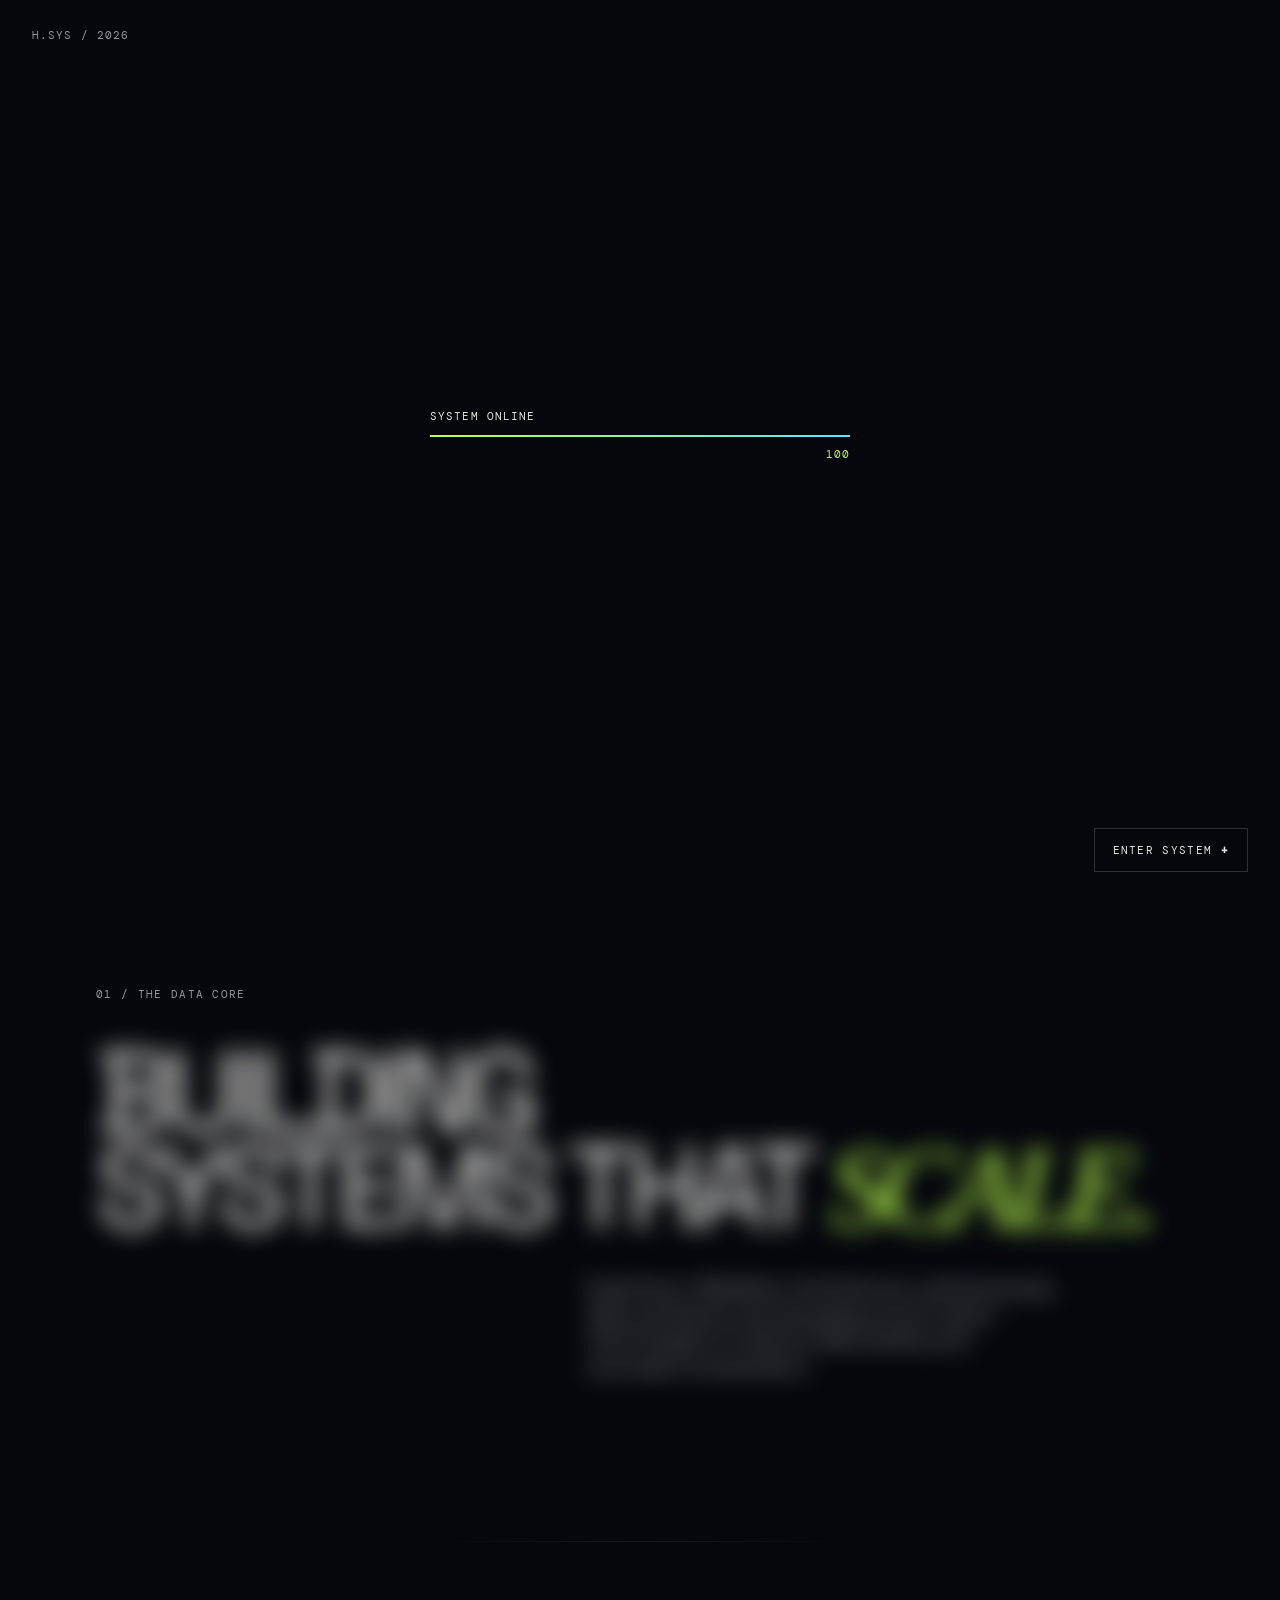
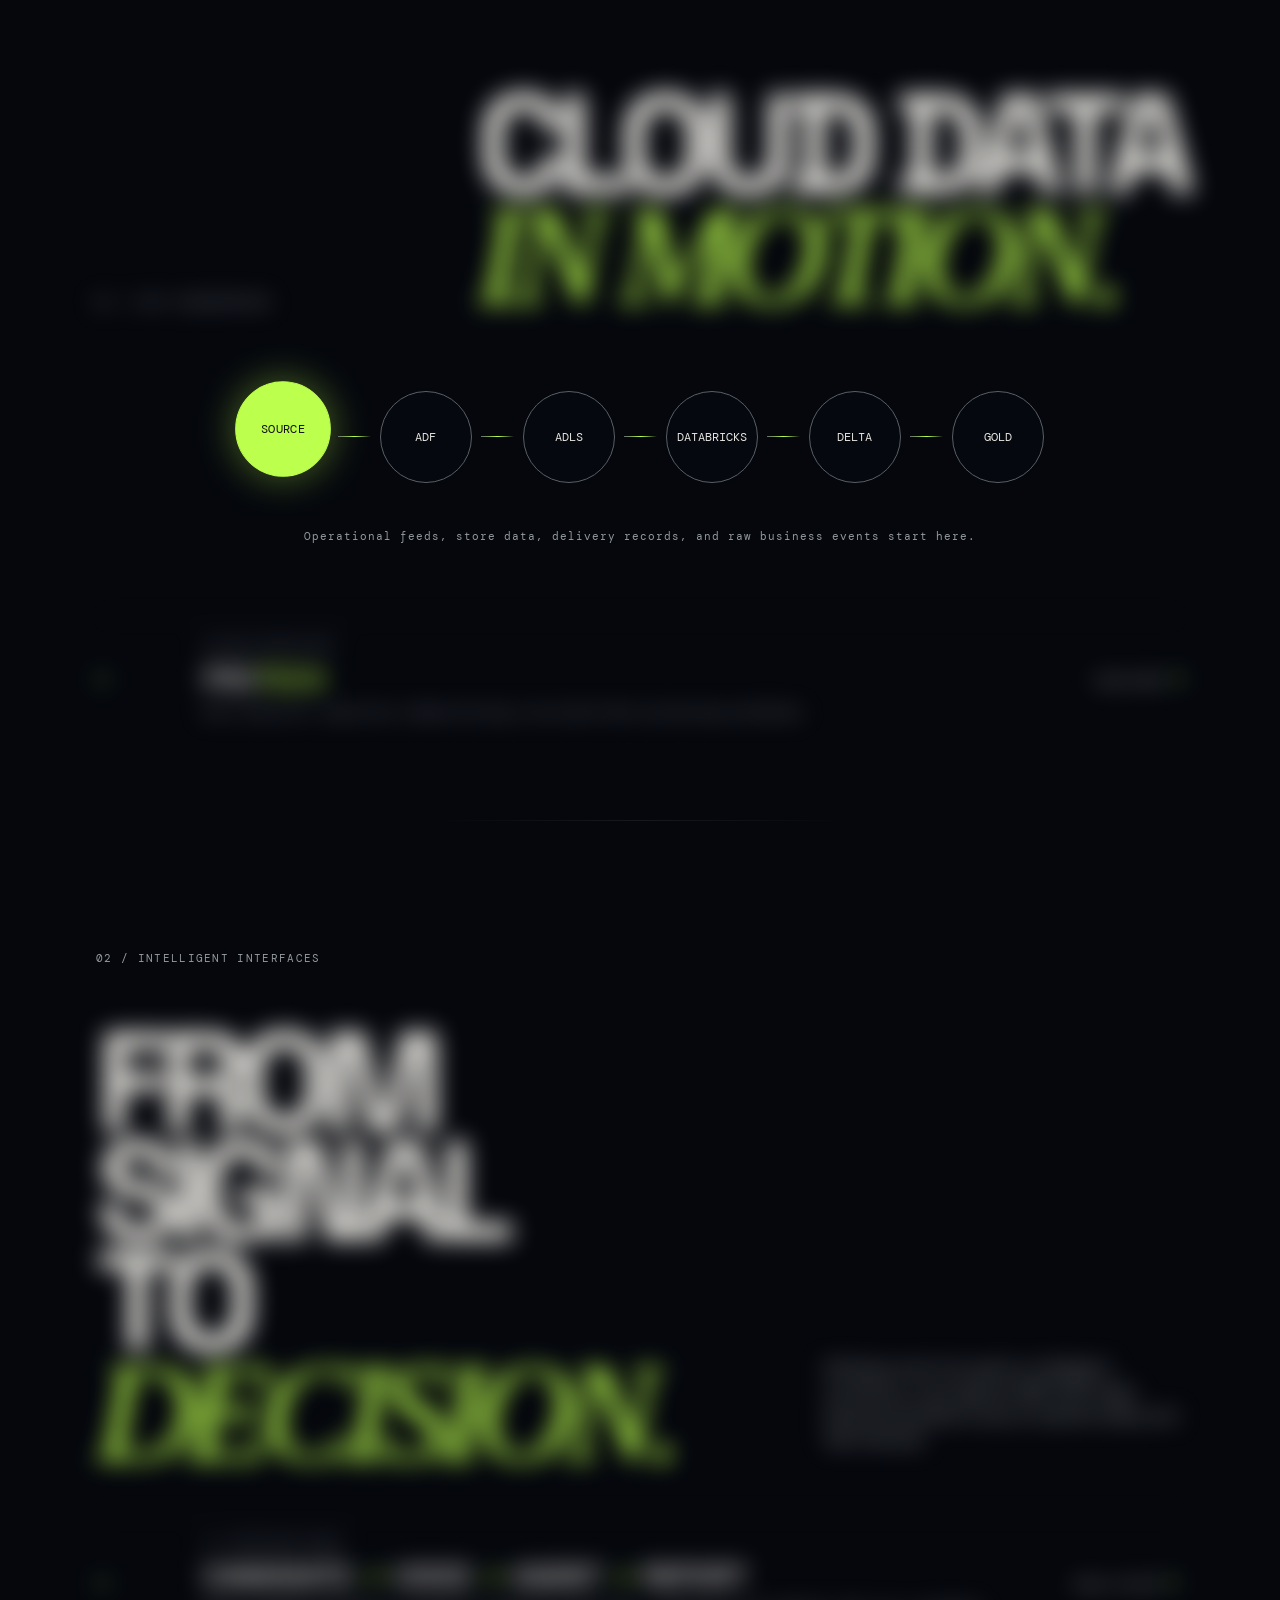
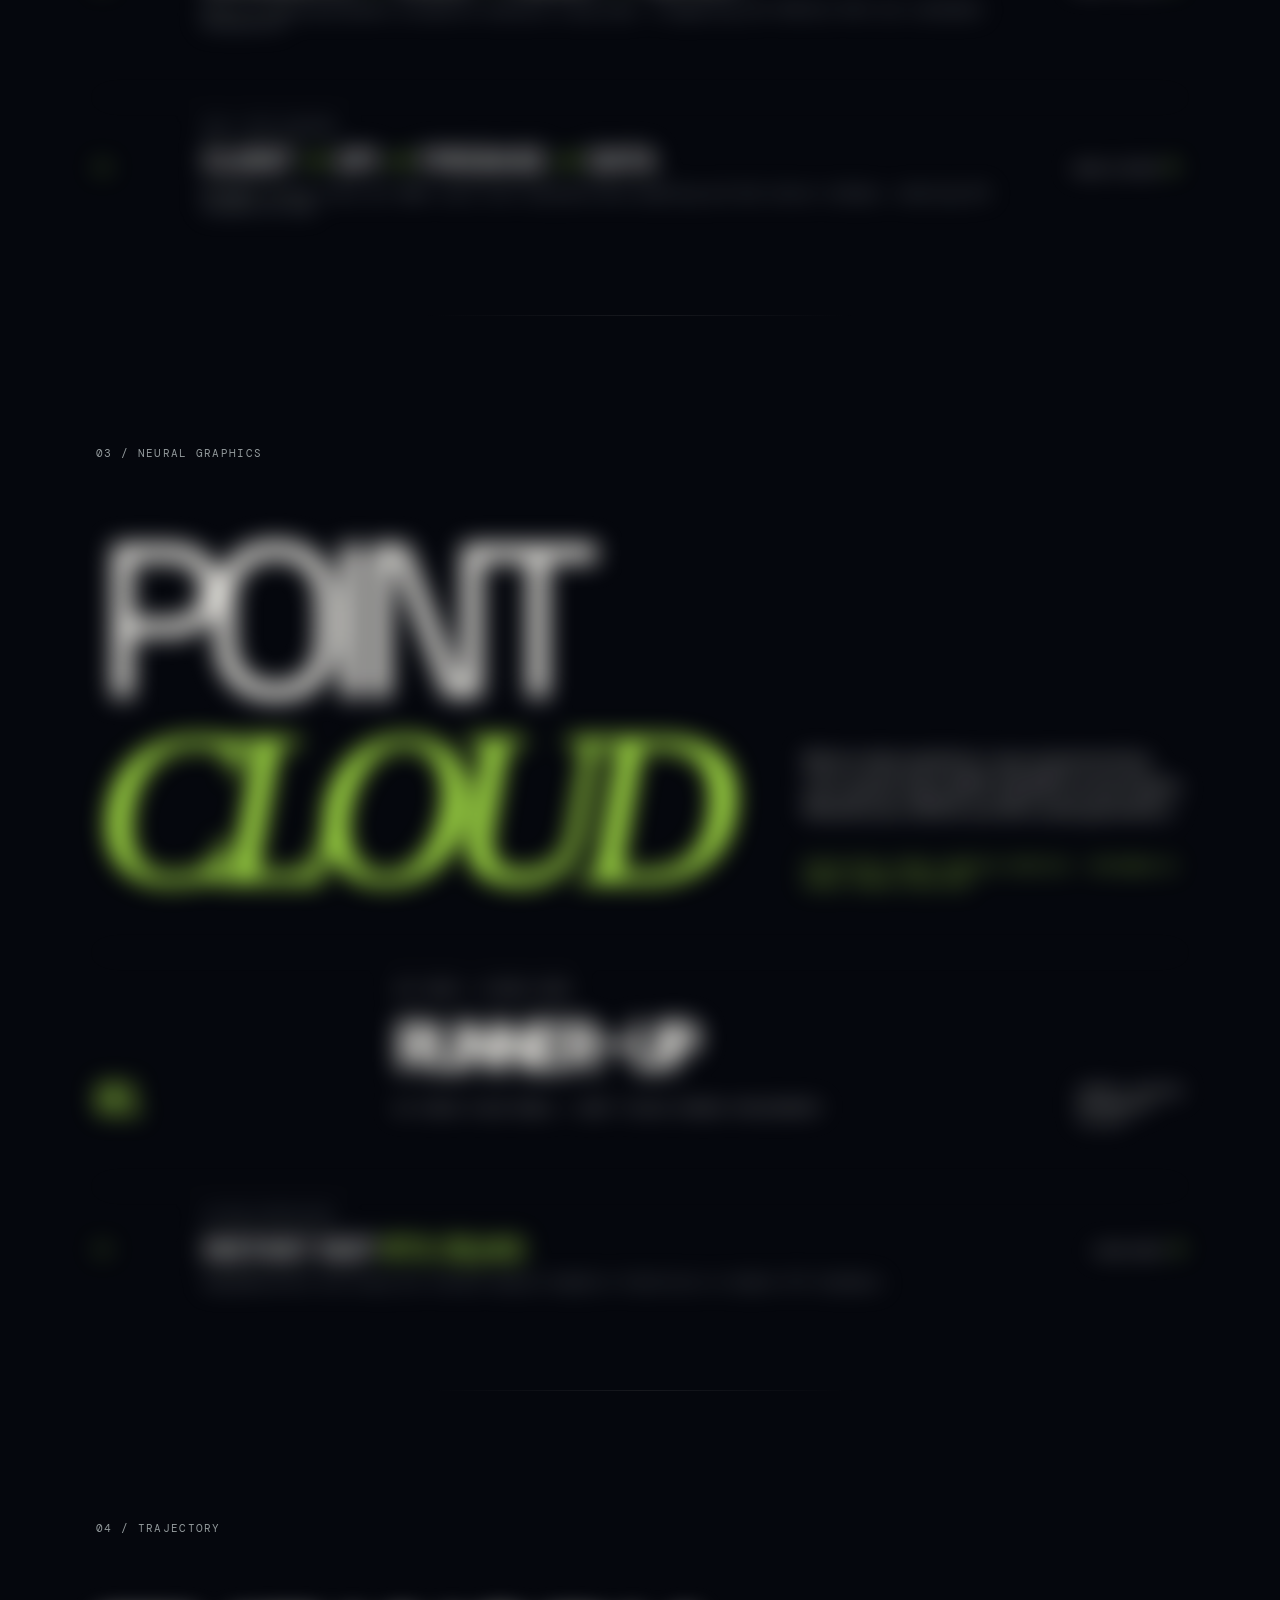
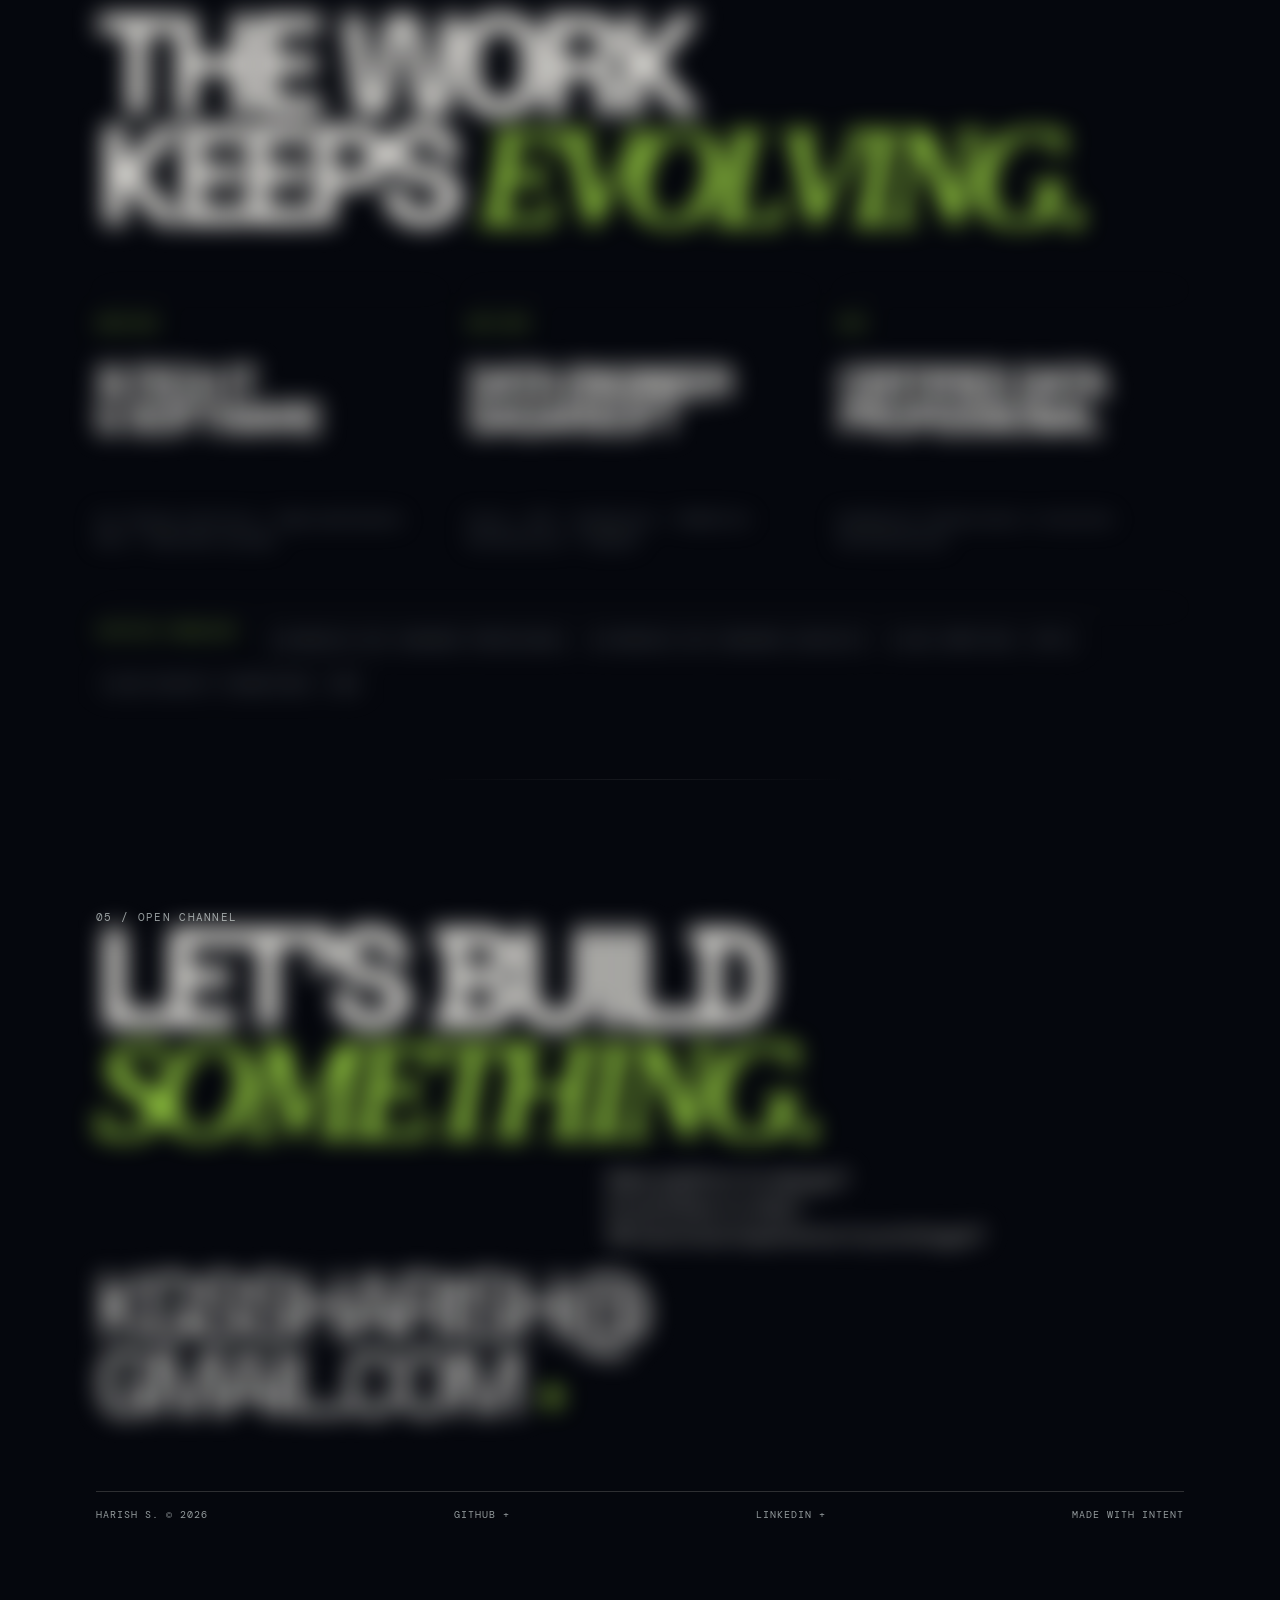
==== commit 844a2f5c: "Final refinements and UI spacing polish" ====
--- a/index.html
+++ b/index.html
@@ -28,14 +28,13 @@
     <main id="top">
       <section class="hero panel" data-chapter="00">
         <p class="eyebrow">SCROLL TO NAVIGATE <span>+</span></p>
-        <div class="hero__center reveal"><p class="systemline">SYSTEM ONLINE <i></i> HYDERABAD / INDIA</p><h1>HARISH<br/><em>S</em></h1><p class="hero__role">DATA ENGINEER <b>x</b> AI SYSTEMS <b>x</b> SOFTWARE <b>x</b> 3D</p></div>
+        <div class="hero__center reveal"><h1>HARISH<br/><em>S</em></h1><p class="hero__role">DATA ENGINEER <b>x</b> AI SYSTEMS <b>x</b> SOFTWARE <b>x</b> 3D</p></div>
         <div class="hero__footer reveal"><p>Databricks Certified Data Engineer building scalable ETL pipelines, AI-driven applications, and immersive technical systems.</p><p>EXPLORE THE<br/>DATA CORE <b>+</b></p></div>
       </section>
 
       <section class="panel intro" data-chapter="01">
         <p class="eyebrow">01 / THE DATA CORE</p>
         <div class="reveal"><p class="intro__lead">BUILDING<br/>SYSTEMS THAT <em>SCALE.</em></p><p class="intro__copy">Expertise in Medallion Architecture, optimizing big data workflows, and leveraging cloud-native technologies to improve data quality and automate orchestration.</p></div>
-
       </section>
 
       <section class="panel data" id="data" data-chapter="01">
@@ -44,7 +43,7 @@
           <button data-node="SOURCE">SOURCE</button><i></i><button data-node="ADF">ADF</button><i></i><button data-node="ADLS">ADLS</button><i></i><button data-node="DATABRICKS">DATABRICKS</button><i></i><button data-node="DELTA">DELTA</button><i></i><button data-node="GOLD">GOLD</button>
         </div>
         <p class="detail" id="pipelineDetail">HOVER OVER A SYSTEM NODE TO INSPECT THE PIPELINE.</p>
-        <div class="case reveal" style="margin-top:50px"><div class="case__number">01</div><div><p class="case__type">GITHUB REPOSITORY</p><h3>PRO<span>TECH</span></h3><p>Data analytics repository demonstrating structured data processing workflows.</p></div><a class="case__open" href="https://github.com/S-HARISH44/PROTECH" target="_blank" style="text-decoration:none; color:inherit; display:block; padding-top:4px">VIEW REPO <b>+</b></a></div>
+        <div class="case reveal" style="margin-top:60px"><div class="case__number">01</div><div><p class="case__type">GITHUB REPOSITORY</p><h3>PRO<span>TECH</span></h3><p>Data analytics repository demonstrating structured data processing workflows.</p></div><a class="case__open" href="https://github.com/S-HARISH44/PROTECH" target="_blank" style="text-decoration:none; color:inherit; display:block">VIEW REPO <b>+</b></a></div>
       </section>
 
 
@@ -58,7 +57,7 @@
       <section class="panel neural" id="neural" data-chapter="03">
         <p class="eyebrow">03 / NEURAL GRAPHICS</p><div class="neural__copy reveal"><p class="giant">POINT<br/><em>CLOUD</em></p><div><p>Before data pipelines, I was experimenting with spatial data: NeRF, COLMAP, Unreal Engine, MetaHuman, AR/VR, and 3D model generation.</p><p class="publication">PUBLICATION: NEURAL GRAPHICS PRIMITIVE - METAHUMAN IN UNREAL ENGINE USING NERF</p></div></div>
         <div class="achievement reveal"><span>01</span><div><p>IEI 2023 / ICHACK 2022</p><h3>RUNNER-UP</h3><p>3D HYDRO FLOOD MODEL / NERF TISSUE DAMAGE MEASUREMENT</p></div><span>UNREAL ENGINE<br/>METAHUMAN<br/>COLMAP</span></div>
-        <div class="case reveal" style="margin-top:20px; border-top:1px solid var(--line); padding-top:22px"><div class="case__number">02</div><div><p class="case__type">GITHUB REPOSITORY</p><h3>INSTANT NGP <span>RTX 30/40</span></h3><p>Implementation and setup for Instant Neural Graphics Primitives on modern RTX hardware.</p></div><a class="case__open" href="https://github.com/S-HARISH44/Instant-NGP-for-RTX-3000-and-4000" target="_blank" style="text-decoration:none; color:inherit; display:block; padding-top:4px">VIEW REPO <b>+</b></a></div>
+        <div class="case reveal" style="margin-top:10px"><div class="case__number">02</div><div><p class="case__type">GITHUB REPOSITORY</p><h3>INSTANT NGP <span>RTX 30/40</span></h3><p>Implementation and setup for Instant Neural Graphics Primitives on modern RTX hardware.</p></div><a class="case__open" href="https://github.com/S-HARISH44/Instant-NGP-for-RTX-3000-and-4000" target="_blank" style="text-decoration:none; color:inherit; display:block">VIEW REPO <b>+</b></a></div>
       </section>
 
       <section class="panel trajectory" id="trajectory" data-chapter="04">
--- a/style.css
+++ b/style.css
@@ -1,4 +1,3 @@
-:root{--ink:#e7e5df;--muted:#939a9c;--lime:#bcff4d;--aqua:#57e6ff;--violet:#a783ff;--line:rgba(231,229,223,.18);--bg:#05070d}*{box-sizing:border-box}html{scroll-behavior:smooth;background:var(--bg)}body{margin:0;background:var(--bg);color:var(--ink);font-family:"Space Grotesk",sans-serif;overflow-x:hidden}body:before{content:"";position:fixed;inset:0;z-index:0;pointer-events:none;background:linear-gradient(115deg,rgba(87,230,255,.08),transparent 30%,rgba(188,255,77,.06) 58%,rgba(167,131,255,.09));mix-blend-mode:screen;animation:atmosphere 16s ease-in-out infinite alternate}#world{position:fixed;inset:0;width:100%;height:100%;z-index:0;pointer-events:none}.grain{position:fixed;z-index:8;inset:0;opacity:.13;pointer-events:none;background-image:url("data:image/svg+xml,%3Csvg viewBox='0 0 180 180' xmlns='http://www.w3.org/2000/svg'%3E%3Cfilter id='n'%3E%3CfeTurbulence type='fractalNoise' baseFrequency='.9' numOctaves='4' stitchTiles='stitch'/%3E%3C/filter%3E%3Crect width='100%25' height='100%25' filter='url(%23n)' opacity='.5'/%3E%3C/svg%3E")}a{color:inherit;text-decoration:none}.boot{position:fixed;z-index:20;inset:0;background:#05070d;padding:28px 32px;display:flex;flex-direction:column;justify-content:space-between;font-family:"DM Mono",monospace;font-size:11px;letter-spacing:.1em}.boot__mark{color:var(--muted);animation:blink 1.2s steps(2,end) infinite}.boot__body{width:min(420px,80vw);margin:auto}.boot__body p{margin:0 0 12px}.boot__track{height:2px;background:#232731;overflow:hidden}.boot__track i{display:block;width:0;height:100%;background:linear-gradient(90deg,var(--lime),var(--aqua));box-shadow:0 0 24px var(--lime);transition:width .17s}.boot__body span{display:block;text-align:right;margin-top:10px;color:var(--lime)}#enter{align-self:flex-end;background:none;border:1px solid var(--line);color:var(--ink);font:inherit;padding:14px 18px;letter-spacing:.12em;cursor:pointer;transition:transform .2s,border-color .2s,background .2s}#enter:hover{transform:translateY(-3px);border-color:var(--lime);background:rgba(188,255,77,.08)}.boot.done{opacity:0;pointer-events:none;transition:opacity .7s ease}.hud{position:fixed;z-index:10;top:0;width:100%;display:flex;justify-content:space-between;padding:25px 30px;mix-blend-mode:screen;font-family:"DM Mono",monospace;font-size:11px;letter-spacing:.08em;transform:translateY(-24px);opacity:0;animation:dropIn .7s ease .9s forwards}.brand{font-size:14px;font-weight:500}.brand span{color:var(--lime)}.hud__meta{color:var(--muted)}.hud__meta i{display:inline-block;width:5px;height:5px;background:var(--lime);border-radius:50%;margin:0 8px;box-shadow:0 0 10px var(--lime);animation:pulseDot 1.6s ease-in-out infinite}.menu{background:none;border:0;color:var(--ink);font:inherit;letter-spacing:.1em;cursor:pointer}.menu span{color:var(--lime);font-size:17px;margin-left:6px}.nav{position:fixed;z-index:9;right:30px;top:66px;width:260px;background:rgba(5,7,13,.94);border:1px solid var(--line);padding:15px;opacity:0;transform:translateY(-15px) scale(.98);pointer-events:none;transition:opacity .3s,transform .3s,border-color .3s;backdrop-filter:blur(18px)}.nav.open{opacity:1;transform:none;pointer-events:auto}.nav a{display:block;border-bottom:1px solid var(--line);padding:14px 5px;font:12px "DM Mono",monospace;transition:color .2s,transform .2s}.nav a:hover,.nav a.active{color:var(--lime);transform:translateX(5px)}.nav a:last-child{border:0}.nav small{color:var(--lime);margin-right:14px}.progress{position:fixed;z-index:9;right:30px;bottom:28px;display:flex;gap:10px;align-items:center;font:11px "DM Mono",monospace;color:var(--muted)}.progress>div{height:1px;width:85px;background:#596066}.progress i{display:block;height:100%;width:0;background:linear-gradient(90deg,var(--lime),var(--aqua));box-shadow:0 0 10px var(--lime);transition:.1s}.progress span:first-child{color:var(--lime)}main{position:relative;z-index:1}.panel{min-height:100vh;padding:110px 7.5vw 52px;display:flex;flex-direction:column;justify-content:center;position:relative;isolation:isolate}.panel:after{content:"";position:absolute;left:7.5vw;right:7.5vw;bottom:0;height:1px;background:linear-gradient(90deg,transparent,var(--line),transparent);transform:scaleX(.4);opacity:.45}.panel.in-view:after{animation:lineScan 1.2s ease forwards}.eyebrow{font:11px "DM Mono",monospace;letter-spacing:.12em;color:var(--muted);margin:0}.eyebrow span{color:var(--lime);font-size:18px;margin-left:6px}.hero{justify-content:space-between}.systemline{font:11px "DM Mono",monospace;letter-spacing:.13em}.systemline i{display:inline-block;width:6px;height:6px;background:var(--lime);border-radius:50%;margin:0 8px}.hero__center{text-align:center;margin:auto}.hero h1{font-size:clamp(100px,20vw,290px);line-height:.67;margin:32px 0 45px;letter-spacing:-.1em;font-weight:600;text-shadow:0 0 36px rgba(188,255,77,.08);animation:titleFloat 7s ease-in-out infinite}.hero h1 em{font-family:Georgia,serif;font-weight:400;color:var(--lime);text-shadow:0 0 30px rgba(188,255,77,.34)}.hero__role{font:12px "DM Mono",monospace;letter-spacing:.12em}.hero__role b{color:var(--lime);padding:0 7px}.hero__footer{display:flex;justify-content:space-between;align-items:end;font-size:15px;line-height:1.4}.hero__footer p:first-child{max-width:420px}.hero__footer p:last-child{font:11px "DM Mono",monospace;letter-spacing:.1em;text-align:right}.hero__footer b{color:var(--lime);font-size:19px}.intro{justify-content:space-between}.intro__lead{font-size:clamp(54px,9vw,140px);line-height:.82;letter-spacing:-.07em;margin:0}.intro em,h2 em,.giant em{font-family:Georgia,serif;font-weight:400;color:var(--lime)}.intro__copy{font-size:19px;line-height:1.4;max-width:470px;margin:40px 0 0 45%;color:#c3c5c5}.systems{display:flex;justify-content:space-between;padding-top:50px;border-top:1px solid var(--line);font:11px "DM Mono",monospace;letter-spacing:.11em}.systems span{position:relative;transition:transform .35s,color .35s}.systems span:before{content:"";display:inline-block;width:7px;height:7px;background:var(--lime);border-radius:50%;margin-right:7px;box-shadow:0 0 12px var(--lime)}.systems span:hover{color:var(--lime);transform:translateY(-6px)}.section-title h2,h2{font-size:clamp(64px,11vw,172px);line-height:.78;letter-spacing:-.08em;margin:18px 0 0}.pipeline{margin:80px auto 35px;width:min(900px,100%);display:flex;align-items:center;justify-content:center;flex-wrap:wrap;gap:9px}.pipeline button{font:12px "DM Mono",monospace;color:var(--ink);background:rgba(6,10,18,.6);border:1px solid #596066;border-radius:50%;width:92px;height:92px;cursor:pointer;transition:transform .25s,background .25s,border-color .25s,box-shadow .25s;position:relative;overflow:hidden}.pipeline button:after{content:"";position:absolute;inset:-35%;background:linear-gradient(110deg,transparent,rgba(255,255,255,.22),transparent);transform:translateX(-90%) rotate(20deg)}.pipeline button:hover,.pipeline button.active{color:#111;background:var(--lime);border-color:var(--lime);box-shadow:0 0 40px #bcff4d66;transform:translateY(-8px) scale(1.04)}.pipeline button:hover:after,.pipeline button.active:after{animation:sheen 1.1s ease}.pipeline i{width:33px;height:1px;background:linear-gradient(90deg,#69717a,transparent);position:relative;overflow:hidden}.pipeline i:after{content:"";position:absolute;inset:0;background:linear-gradient(90deg,transparent,var(--lime),transparent);animation:pipePulse 1.8s linear infinite}.detail{text-align:center;font:11px "DM Mono",monospace;color:var(--muted);letter-spacing:.09em;min-height:16px;transition:opacity .2s,transform .2s}.detail.is-changing{opacity:0;transform:translateY(8px)}.metrics{min-height:75vh}.metrics__grid{display:grid;grid-template-columns:repeat(4,1fr);border-top:1px solid var(--line);margin-top:70px}.metrics__grid div{padding:25px 12px;border-right:1px solid var(--line);transition:background .25s,transform .25s}.metrics__grid div:hover{background:rgba(188,255,77,.055);transform:translateY(-6px)}.metrics__grid div:last-child{border:0}.metrics strong{font-size:clamp(40px,6.2vw,95px);letter-spacing:-.08em;font-weight:500;display:inline-block}.metrics strong span{color:var(--lime);font-size:.55em}.metrics p{font:10px "DM Mono",monospace;color:var(--muted);letter-spacing:.1em}.metrics__note{max-width:700px;margin:34px 0 0 auto;color:#b8bdbd;font:12px "DM Mono",monospace;line-height:1.6;letter-spacing:.08em}.ai{gap:45px}.section-title{display:flex;justify-content:space-between;align-items:end;gap:30px}.section-title>p{max-width:360px;color:#b8bdbd;line-height:1.5}.case{display:grid;grid-template-columns:8% 1fr auto;gap:20px;align-items:center;border-top:1px solid var(--line);padding:22px 0;transition:background .25s,padding-left .25s,border-color .25s}.case:hover{padding-left:18px;background:rgba(87,230,255,.04);border-color:rgba(87,230,255,.35)}.case__number,.case__type,.case>div p:last-child,.case__open{font:11px "DM Mono",monospace;letter-spacing:.08em}.case__number{color:var(--lime)}.case__type{color:var(--muted);margin:0}.case h3{font-size:clamp(18px,2.2vw,32px);margin:8px 0;font-weight:500}.case h3 span{color:var(--lime)}.case>div p:last-child{margin:0;color:#b4b9ba}.case__open{border:0;background:none;color:var(--ink);cursor:pointer}.case__open b{color:var(--lime);font-size:18px}.neural{justify-content:space-between}.neural__copy{display:flex;justify-content:space-between;align-items:end}.giant{font-size:clamp(100px,17vw,250px);letter-spacing:-.11em;line-height:.68;margin:0}.neural__copy>div{max-width:380px;font-size:17px;line-height:1.45}.publication{font:11px "DM Mono",monospace;color:var(--lime);line-height:1.5;margin-top:36px}.achievement{display:flex;align-items:end;justify-content:space-between;border-top:1px solid var(--line);padding-top:18px;font:11px "DM Mono",monospace;letter-spacing:.1em}.achievement>span:first-child{font-size:42px;color:var(--lime);letter-spacing:-.08em}.achievement h3{font-size:clamp(36px,5vw,70px);margin:8px 0;letter-spacing:-.07em}.trajectory{gap:58px}.timeline{display:grid;grid-template-columns:repeat(3,1fr);gap:25px}.timeline article{border-top:1px solid var(--line);padding-top:15px;transition:transform .3s,border-color .3s}.timeline article:hover{transform:translateY(-8px);border-color:var(--lime)}.timeline p{color:var(--lime);font:11px "DM Mono",monospace}.timeline h3{font-size:clamp(25px,3.3vw,49px);letter-spacing:-.07em;line-height:.85;margin:35px 0 70px}.timeline span,.certs{font:11px "DM Mono",monospace;letter-spacing:.08em;color:var(--muted)}.certs{border-top:1px solid var(--line);padding-top:16px;display:flex;gap:12px;flex-wrap:wrap}.certs p{color:var(--lime);margin:0 15px 0 0}.certs span{border:1px solid var(--line);padding:8px;transition:color .2s,border-color .2s,transform .2s}.certs span:hover{color:var(--ink);border-color:var(--lime);transform:translateY(-4px)}.contact{justify-content:space-between}.contact h2{margin:0}.contact__prompt{font-size:20px;line-height:1.4;margin-left:47%}.email{font-size:clamp(32px,7vw,100px);letter-spacing:-.07em;line-height:.85;margin-top:auto;transition:color .25s,text-shadow .25s}.email:hover{color:var(--lime);text-shadow:0 0 34px rgba(188,255,77,.25)}.email b{color:var(--lime);font-size:.55em}.contact footer{border-top:1px solid var(--line);padding-top:16px;margin-top:70px;display:flex;justify-content:space-between;font:10px "DM Mono",monospace;letter-spacing:.1em;color:var(--muted);gap:14px}.contact footer a:hover{color:var(--lime)}.toast{position:fixed;z-index:12;bottom:65px;left:50%;transform:translate(-50%,20px);background:#d7ff9e;color:#10120e;padding:12px 16px;font:11px "DM Mono",monospace;opacity:0;transition:.3s;pointer-events:none}.toast.show{opacity:1;transform:translate(-50%,0)}.reveal{opacity:0;transform:translateY(46px);filter:blur(12px);transition:opacity .85s ease,transform .85s ease,filter .85s ease}.reveal.in-view{opacity:1;transform:none;filter:blur(0)}.panel.in-view .systems span{animation:riseIn .8s ease both}.panel.in-view .systems span:nth-child(2){animation-delay:.08s}.panel.in-view .systems span:nth-child(3){animation-delay:.16s}.panel.in-view .systems span:nth-child(4){animation-delay:.24s}
-
-@keyframes atmosphere{0%{opacity:.55;transform:translate3d(-2%,0,0)}100%{opacity:.95;transform:translate3d(2%,0,0)}}@keyframes blink{50%{opacity:.45}}@keyframes dropIn{to{transform:none;opacity:1}}@keyframes pulseDot{50%{transform:scale(1.8);opacity:.5}}@keyframes titleFloat{50%{transform:translateY(-10px)}}@keyframes lineScan{to{transform:scaleX(1);opacity:1}}@keyframes sheen{to{transform:translateX(110%) rotate(20deg)}}@keyframes pipePulse{0%{transform:translateX(-100%)}100%{transform:translateX(100%)}}@keyframes riseIn{from{opacity:0;transform:translateY(18px)}to{opacity:1;transform:none}}
-@media(max-width:720px){.hud{padding:20px}.hud__meta{display:none}.progress{right:20px}.panel{padding:90px 22px 35px;min-height:100svh}.hero h1{font-size:30vw}.hero__footer{gap:20px}.hero__footer p{font-size:12px}.hero__footer p:last-child{display:none}.intro__copy{margin-left:0;font-size:16px}.systems{gap:12px;flex-wrap:wrap}.pipeline{margin:50px auto 20px;gap:5px}.pipeline button{width:75px;height:75px;font-size:10px}.pipeline i{width:12px}.metrics__grid{grid-template-columns:repeat(2,1fr);margin-top:40px}.metrics__grid div:nth-child(2){border-right:0}.metrics__grid div{border-bottom:1px solid var(--line)}.section-title,.neural__copy{display:block}.section-title>p{margin-top:25px}.case{grid-template-columns:25px 1fr}.case__open{display:none}.case h3{line-height:1.15}.neural__copy>div{margin:50px 0 0}.achievement{gap:12px}.achievement>span:last-child{display:none}.timeline{grid-template-columns:1fr}.timeline h3{margin:25px 0}.contact__prompt{margin-left:0}.contact footer span:last-child{display:none}.email{font-size:12vw}.nav{right:20px}.boot{padding:22px}}
+:root{--ink:#e7e5df;--muted:#939a9c;--lime:#bcff4d;--aqua:#57e6ff;--violet:#a783ff;--line:rgba(231,229,223,.18);--bg:#05070d}*{box-sizing:border-box}html{scroll-behavior:smooth;background:var(--bg)}body{margin:0;background:var(--bg);color:var(--ink);font-family:"Space Grotesk",sans-serif;overflow-x:hidden}body:before{content:"";position:fixed;inset:0;z-index:0;pointer-events:none;background:linear-gradient(115deg,rgba(87,230,255,.08),transparent 30%,rgba(188,255,77,.06) 58%,rgba(167,131,255,.09));mix-blend-mode:screen;}#world{position:fixed;inset:0;width:100%;height:100%;z-index:0;pointer-events:none}.grain{position:fixed;z-index:8;inset:0;opacity:.13;pointer-events:none;background-image:url("data:image/svg+xml,%3Csvg viewBox='0 0 180 180' xmlns='http://www.w3.org/2000/svg'%3E%3Cfilter id='n'%3E%3CfeTurbulence type='fractalNoise' baseFrequency='.9' numOctaves='4' stitchTiles='stitch'/%3E%3C/filter%3E%3Crect width='100%25' height='100%25' filter='url(%23n)' opacity='.5'/%3E%3C/svg%3E")}a{color:inherit;text-decoration:none}.boot{position:fixed;z-index:20;inset:0;background:#05070d;padding:28px 32px;display:flex;flex-direction:column;justify-content:space-between;font-family:"DM Mono",monospace;font-size:11px;letter-spacing:.1em}.boot__mark{color:var(--muted);animation:blink 1.2s steps(2,end) infinite}.boot__body{width:min(420px,80vw);margin:auto}.boot__body p{margin:0 0 12px}.boot__track{height:2px;background:#232731;overflow:hidden}.boot__track i{display:block;width:0;height:100%;background:linear-gradient(90deg,var(--lime),var(--aqua));box-shadow:0 0 24px var(--lime);transition:width .17s}.boot__body span{display:block;text-align:right;margin-top:10px;color:var(--lime)}#enter{align-self:flex-end;background:none;border:1px solid var(--line);color:var(--ink);font:inherit;padding:14px 18px;letter-spacing:.12em;cursor:pointer;transition:transform .2s,border-color .2s,background .2s}#enter:hover{transform:translateY(-3px);border-color:var(--lime);background:rgba(188,255,77,.08)}.boot.done{opacity:0;pointer-events:none;transition:opacity .7s ease}.hud{position:fixed;z-index:10;top:0;width:100%;display:flex;justify-content:space-between;padding:25px 30px;mix-blend-mode:screen;font-family:"DM Mono",monospace;font-size:11px;letter-spacing:.08em;transform:translateY(-24px);opacity:0;animation:dropIn .7s ease .9s forwards}.brand{font-size:14px;font-weight:500}.brand span{color:var(--lime)}.hud__meta{color:var(--muted)}.hud__meta i{display:inline-block;width:5px;height:5px;background:var(--lime);border-radius:50%;margin:0 8px;box-shadow:0 0 10px var(--lime);animation:pulseDot 1.6s ease-in-out infinite}.menu{background:none;border:0;color:var(--ink);font:inherit;letter-spacing:.1em;cursor:pointer}.menu span{color:var(--lime);font-size:17px;margin-left:6px}.nav{position:fixed;z-index:9;right:30px;top:66px;width:260px;background:rgba(5,7,13,.94);border:1px solid var(--line);padding:15px;opacity:0;transform:translateY(-15px) scale(.98);pointer-events:none;transition:opacity .3s,transform .3s,border-color .3s;backdrop-filter:blur(18px)}.nav.open{opacity:1;transform:none;pointer-events:auto}.nav a{display:block;border-bottom:1px solid var(--line);padding:14px 5px;font:12px "DM Mono",monospace;transition:color .2s,transform .2s}.nav a:hover,.nav a.active{color:var(--lime);transform:translateX(5px)}.nav a:last-child{border:0}.nav small{color:var(--lime);margin-right:14px}.progress{position:fixed;z-index:9;right:30px;bottom:28px;display:flex;gap:10px;align-items:center;font:11px "DM Mono",monospace;color:var(--muted)}.progress>div{height:1px;width:85px;background:#596066}.progress i{display:block;height:100%;width:0;background:linear-gradient(90deg,var(--lime),var(--aqua));box-shadow:0 0 10px var(--lime);transition:.1s}.progress span:first-child{color:var(--lime)}main{position:relative;z-index:1}.panel{min-height:85vh;padding:130px 7.5vw 80px;display:flex;flex-direction:column;justify-content:center;position:relative;isolation:isolate}.panel:after{content:"";position:absolute;left:7.5vw;right:7.5vw;bottom:0;height:1px;background:linear-gradient(90deg,transparent,var(--line),transparent);transform:scaleX(.4);opacity:.45}.panel.in-view:after{animation:lineScan 1.2s ease forwards}.eyebrow{font:11px "DM Mono",monospace;letter-spacing:.12em;color:var(--muted);margin:0}.eyebrow span{color:var(--lime);font-size:18px;margin-left:6px}.hero{justify-content:space-between}.systemline{font:11px "DM Mono",monospace;letter-spacing:.13em}.systemline i{display:inline-block;width:6px;height:6px;background:var(--lime);border-radius:50%;margin:0 8px}.hero__center{text-align:center;margin:auto}.hero h1{font-size:clamp(100px,20vw,290px);line-height:.67;margin:32px 0 45px;letter-spacing:-.1em;font-weight:600;text-shadow:0 0 36px rgba(188,255,77,.08);animation:titleFloat 7s ease-in-out infinite}.hero h1 em{font-family:Georgia,serif;font-weight:400;color:var(--lime);text-shadow:0 0 30px rgba(188,255,77,.34)}.hero__role{font:12px "DM Mono",monospace;letter-spacing:.12em}.hero__role b{color:var(--lime);padding:0 7px}.hero__footer{display:flex;justify-content:space-between;align-items:end;font-size:15px;line-height:1.4}.hero__footer p:first-child{max-width:420px}.hero__footer p:last-child{font:11px "DM Mono",monospace;letter-spacing:.1em;text-align:right}.hero__footer b{color:var(--lime);font-size:19px}.intro{justify-content:center;gap:45px;}.intro__lead{font-size:clamp(54px,9vw,140px);line-height:.82;letter-spacing:-.07em;margin:0}.intro em,h2 em,.giant em{font-family:Georgia,serif;font-weight:400;color:var(--lime)}.intro__copy{font-size:19px;line-height:1.4;max-width:470px;margin:40px 0 0 45%;color:#c3c5c5}.systems{display:flex;justify-content:space-between;padding-top:50px;border-top:1px solid var(--line);font:11px "DM Mono",monospace;letter-spacing:.11em}.systems span{position:relative;transition:transform .35s,color .35s}.systems span:before{content:"";display:inline-block;width:7px;height:7px;background:var(--lime);border-radius:50%;margin-right:7px;box-shadow:0 0 12px var(--lime)}.systems span:hover{color:var(--lime);transform:translateY(-6px)}.section-title h2,h2{font-size:clamp(64px,11vw,172px);line-height:.78;letter-spacing:-.08em;margin:18px 0 0}.pipeline{margin:80px auto 35px;width:min(900px,100%);display:flex;align-items:center;justify-content:center;flex-wrap:wrap;gap:9px}.pipeline button{font:12px "DM Mono",monospace;color:var(--ink);background:rgba(6,10,18,.6);border:1px solid #596066;border-radius:50%;width:92px;height:92px;cursor:pointer;transition:transform .25s,background .25s,border-color .25s,box-shadow .25s;position:relative;overflow:hidden}.pipeline button:after{content:"";position:absolute;inset:-35%;background:linear-gradient(110deg,transparent,rgba(255,255,255,.22),transparent);transform:translateX(-90%) rotate(20deg)}.pipeline button:hover,.pipeline button.active{color:#111;background:var(--lime);border-color:var(--lime);box-shadow:0 0 40px #bcff4d66;transform:translateY(-8px) scale(1.04)}.pipeline button:hover:after,.pipeline button.active:after{animation:sheen 1.1s ease}.pipeline i{width:33px;height:1px;background:linear-gradient(90deg,#69717a,transparent);position:relative;overflow:hidden}.pipeline i:after{content:"";position:absolute;inset:0;background:linear-gradient(90deg,transparent,var(--lime),transparent);animation:pipePulse 1.8s linear infinite}.detail{text-align:center;font:11px "DM Mono",monospace;color:var(--muted);letter-spacing:.09em;min-height:16px;transition:opacity .2s,transform .2s}.detail.is-changing{opacity:0;transform:translateY(8px)}.metrics{min-height:75vh}.metrics__grid{display:grid;grid-template-columns:repeat(4,1fr);border-top:1px solid var(--line);margin-top:70px}.metrics__grid div{padding:25px 12px;border-right:1px solid var(--line);transition:background .25s,transform .25s}.metrics__grid div:hover{background:rgba(188,255,77,.055);transform:translateY(-6px)}.metrics__grid div:last-child{border:0}.metrics strong{font-size:clamp(40px,6.2vw,95px);letter-spacing:-.08em;font-weight:500;display:inline-block}.metrics strong span{color:var(--lime);font-size:.55em}.metrics p{font:10px "DM Mono",monospace;color:var(--muted);letter-spacing:.1em}.metrics__note{max-width:700px;margin:34px 0 0 auto;color:#b8bdbd;font:12px "DM Mono",monospace;line-height:1.6;letter-spacing:.08em}.ai{gap:45px}.section-title{display:flex;justify-content:space-between;align-items:end;gap:30px}.section-title>p{max-width:360px;color:#b8bdbd;line-height:1.5}.case{display:grid;grid-template-columns:8% 1fr auto;gap:20px;align-items:center;border-top:1px solid var(--line);padding:22px 0;transition:background .25s,padding-left .25s,border-color .25s}.case:hover{padding-left:18px;background:rgba(87,230,255,.04);border-color:rgba(87,230,255,.35)}.case__number,.case__type,.case>div p:last-child,.case__open{font:11px "DM Mono",monospace;letter-spacing:.08em}.case__number{color:var(--lime)}.case__type{color:var(--muted);margin:0}.case h3{font-size:clamp(18px,2.2vw,32px);margin:8px 0;font-weight:500}.case h3 span{color:var(--lime)}.case>div p:last-child{margin:0;color:#b4b9ba}.case__open{border:0;background:none;color:var(--ink);cursor:pointer}.case__open b{color:var(--lime);font-size:18px}.neural{justify-content:center;gap:50px}.neural__copy{display:flex;justify-content:space-between;align-items:end;margin-top:20px}.giant{font-size:clamp(100px,17vw,250px);letter-spacing:-.11em;line-height:.85;margin:0}.neural__copy>div{max-width:380px;font-size:17px;line-height:1.45}.publication{font:11px "DM Mono",monospace;color:var(--lime);line-height:1.5;margin-top:36px}.achievement{display:flex;align-items:end;justify-content:space-between;border-top:1px solid var(--line);padding-top:18px;font:11px "DM Mono",monospace;letter-spacing:.1em}.achievement>span:first-child{font-size:42px;color:var(--lime);letter-spacing:-.08em}.achievement h3{font-size:clamp(36px,5vw,70px);margin:8px 0;letter-spacing:-.07em}.trajectory{gap:58px}.timeline{display:grid;grid-template-columns:repeat(3,1fr);gap:25px}.timeline article{border-top:1px solid var(--line);padding-top:15px;transition:transform .3s,border-color .3s}.timeline article:hover{transform:translateY(-8px);border-color:var(--lime)}.timeline p{color:var(--lime);font:11px "DM Mono",monospace}.timeline h3{font-size:clamp(25px,3.3vw,49px);letter-spacing:-.07em;line-height:.85;margin:35px 0 70px}.timeline span,.certs{font:11px "DM Mono",monospace;letter-spacing:.08em;color:var(--muted)}.certs{border-top:1px solid var(--line);padding-top:16px;display:flex;gap:12px;flex-wrap:wrap}.certs p{color:var(--lime);margin:0 15px 0 0}.certs span{border:1px solid var(--line);padding:8px;transition:color .2s,border-color .2s,transform .2s}.certs span:hover{color:var(--ink);border-color:var(--lime);transform:translateY(-4px)}.contact{justify-content:space-between}.contact h2{margin:0}.contact__prompt{font-size:20px;line-height:1.4;margin-left:47%}.email{font-size:clamp(32px,7vw,100px);letter-spacing:-.07em;line-height:.85;margin-top:auto;transition:color .25s,text-shadow .25s}.email:hover{color:var(--lime);text-shadow:0 0 34px rgba(188,255,77,.25)}.email b{color:var(--lime);font-size:.55em}.contact footer{border-top:1px solid var(--line);padding-top:16px;margin-top:70px;display:flex;justify-content:space-between;font:10px "DM Mono",monospace;letter-spacing:.1em;color:var(--muted);gap:14px}.contact footer a:hover{color:var(--lime)}.toast{position:fixed;z-index:12;bottom:65px;left:50%;transform:translate(-50%,20px);background:#d7ff9e;color:#10120e;padding:12px 16px;font:11px "DM Mono",monospace;opacity:0;transition:.3s;pointer-events:none}.toast.show{opacity:1;transform:translate(-50%,0)}.reveal{opacity:0;transform:translateY(46px);filter:blur(12px);transition:opacity .85s ease,transform .85s ease,filter .85s ease}.reveal.in-view{opacity:1;transform:none;filter:blur(0)}.panel.in-view .systems span{animation:riseIn .8s ease both}.panel.in-view .systems span:nth-child(2){animation-delay:.08s}.panel.in-view .systems span:nth-child(3){animation-delay:.16s}.panel.in-view .systems span:nth-child(4){animation-delay:.24s}
+ @keyframes atmosphere{0%{opacity:.55;transform:translate3d(-2%,0,0)}100%{opacity:.95;transform:translate3d(2%,0,0)}}@keyframes blink{50%{opacity:.45}}@keyframes dropIn{to{transform:none;opacity:1}}@keyframes pulseDot{50%{transform:scale(1.8);opacity:.5}}@keyframes titleFloat{50%{transform:translateY(-10px)}}@keyframes lineScan{to{transform:scaleX(1);opacity:1}}@keyframes sheen{to{transform:translateX(110%) rotate(20deg)}}@keyframes pipePulse{0%{transform:translateX(-100%)}100%{transform:translateX(100%)}}@keyframes riseIn{from{opacity:0;transform:translateY(18px)}to{opacity:1;transform:none}}
+ @media(max-width:720px){.hud{padding:20px}.hud__meta{display:none}.progress{right:20px}.panel{padding:90px 22px 35px;min-height:100svh}.hero h1{font-size:30vw}.hero__footer{gap:20px}.hero__footer p{font-size:12px}.hero__footer p:last-child{display:none}.intro__copy{margin-left:0;font-size:16px}.systems{gap:12px;flex-wrap:wrap}.pipeline{margin:50px auto 20px;gap:5px}.pipeline button{width:75px;height:75px;font-size:10px}.pipeline i{width:12px}.metrics__grid{grid-template-columns:repeat(2,1fr);margin-top:40px}.metrics__grid div:nth-child(2){border-right:0}.metrics__grid div{border-bottom:1px solid var(--line)}.section-title,.neural__copy{display:block}.section-title>p{margin-top:25px}.case{grid-template-columns:25px 1fr}.case__open{display:none}.case h3{line-height:1.15}.neural__copy>div{margin:50px 0 0}.achievement{gap:12px}.achievement>span:last-child{display:none}.timeline{grid-template-columns:1fr}.timeline h3{margin:25px 0}.contact__prompt{margin-left:0}.contact footer span:last-child{display:none}.email{font-size:12vw}.nav{right:20px}.boot{padding:22px}}
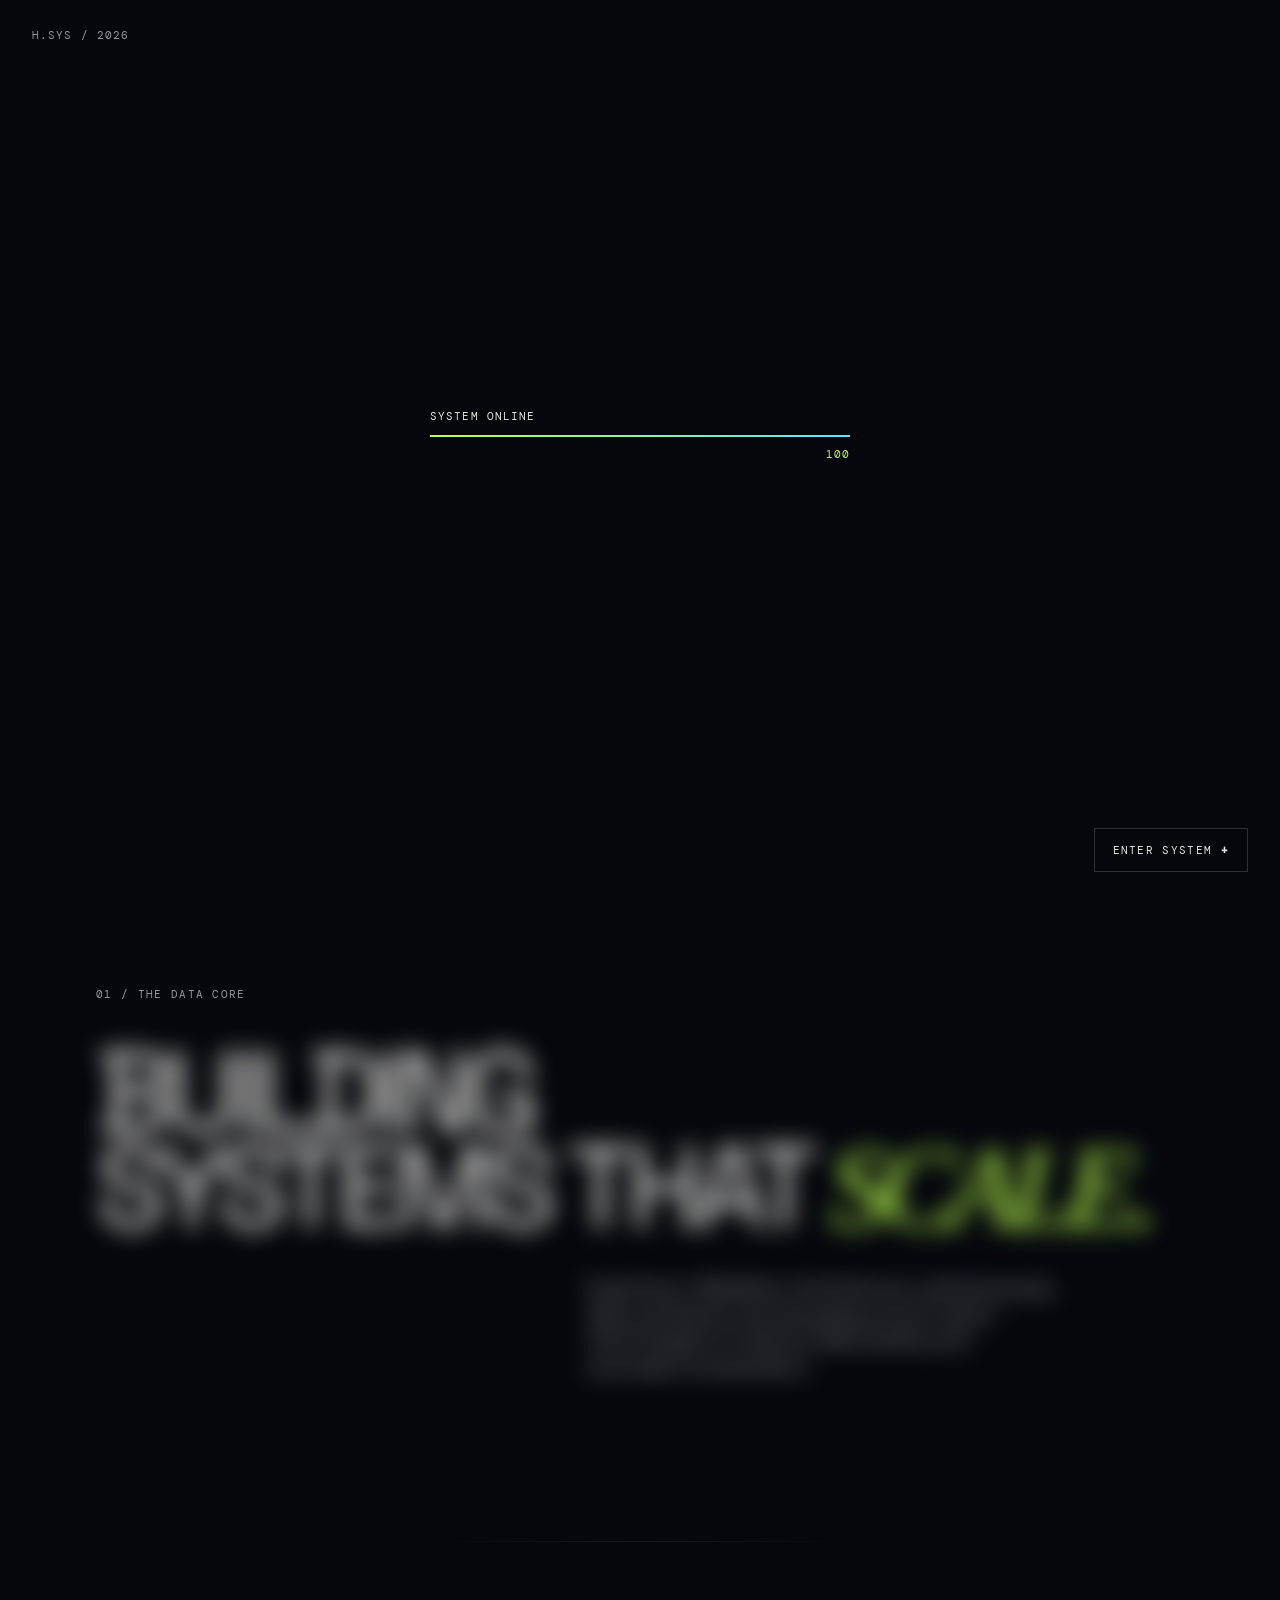
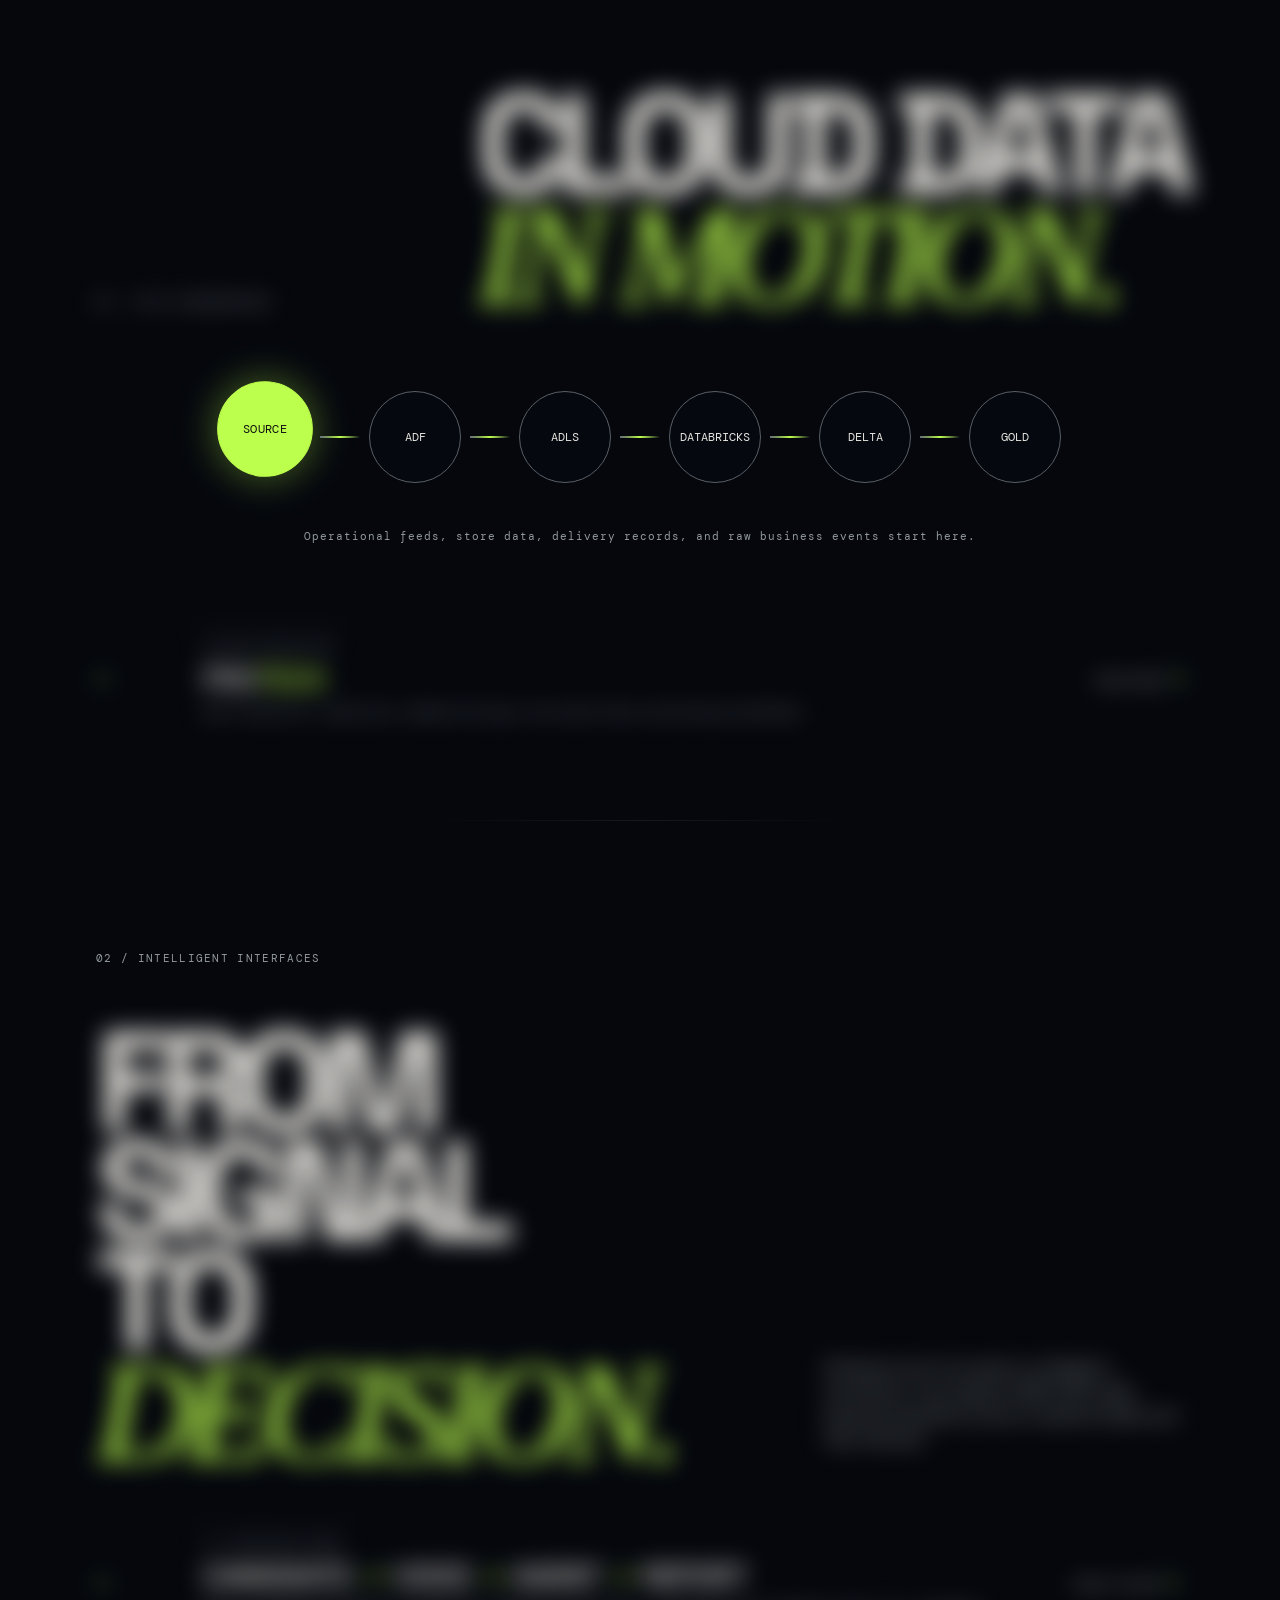
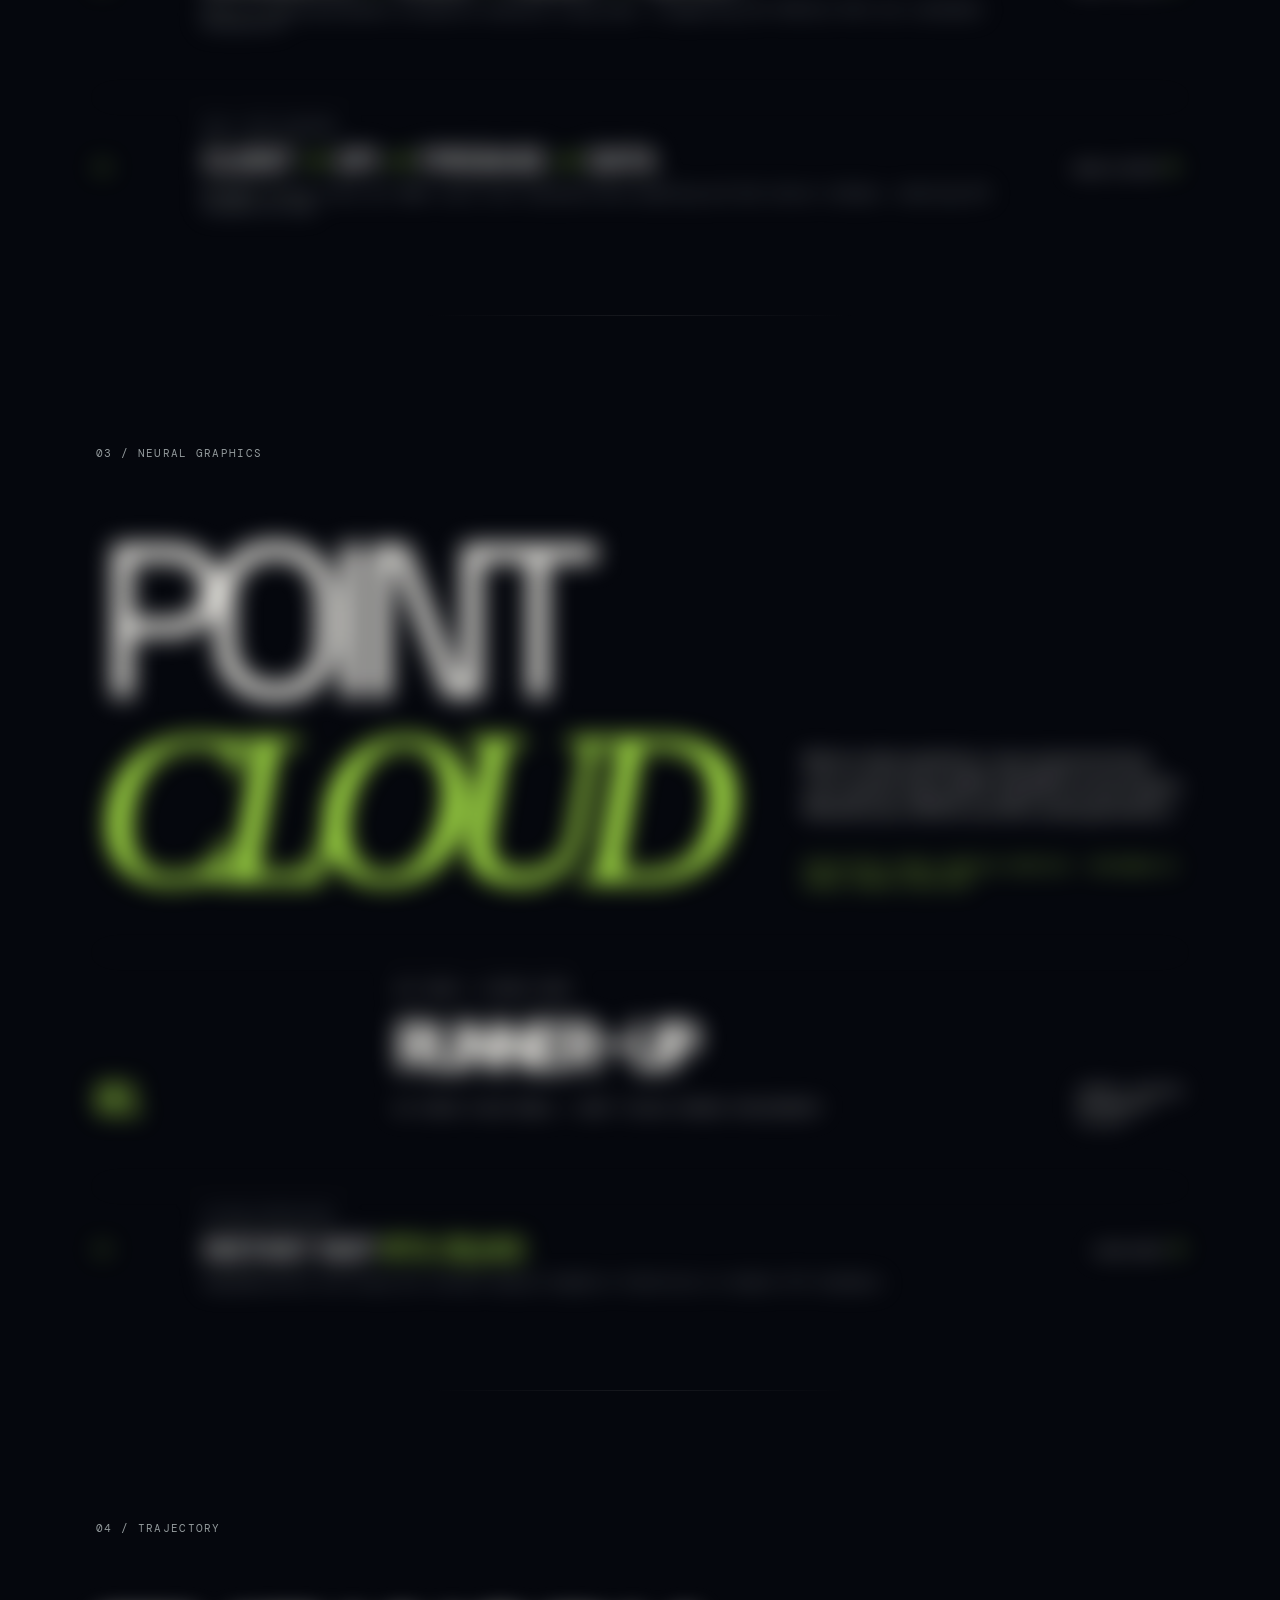
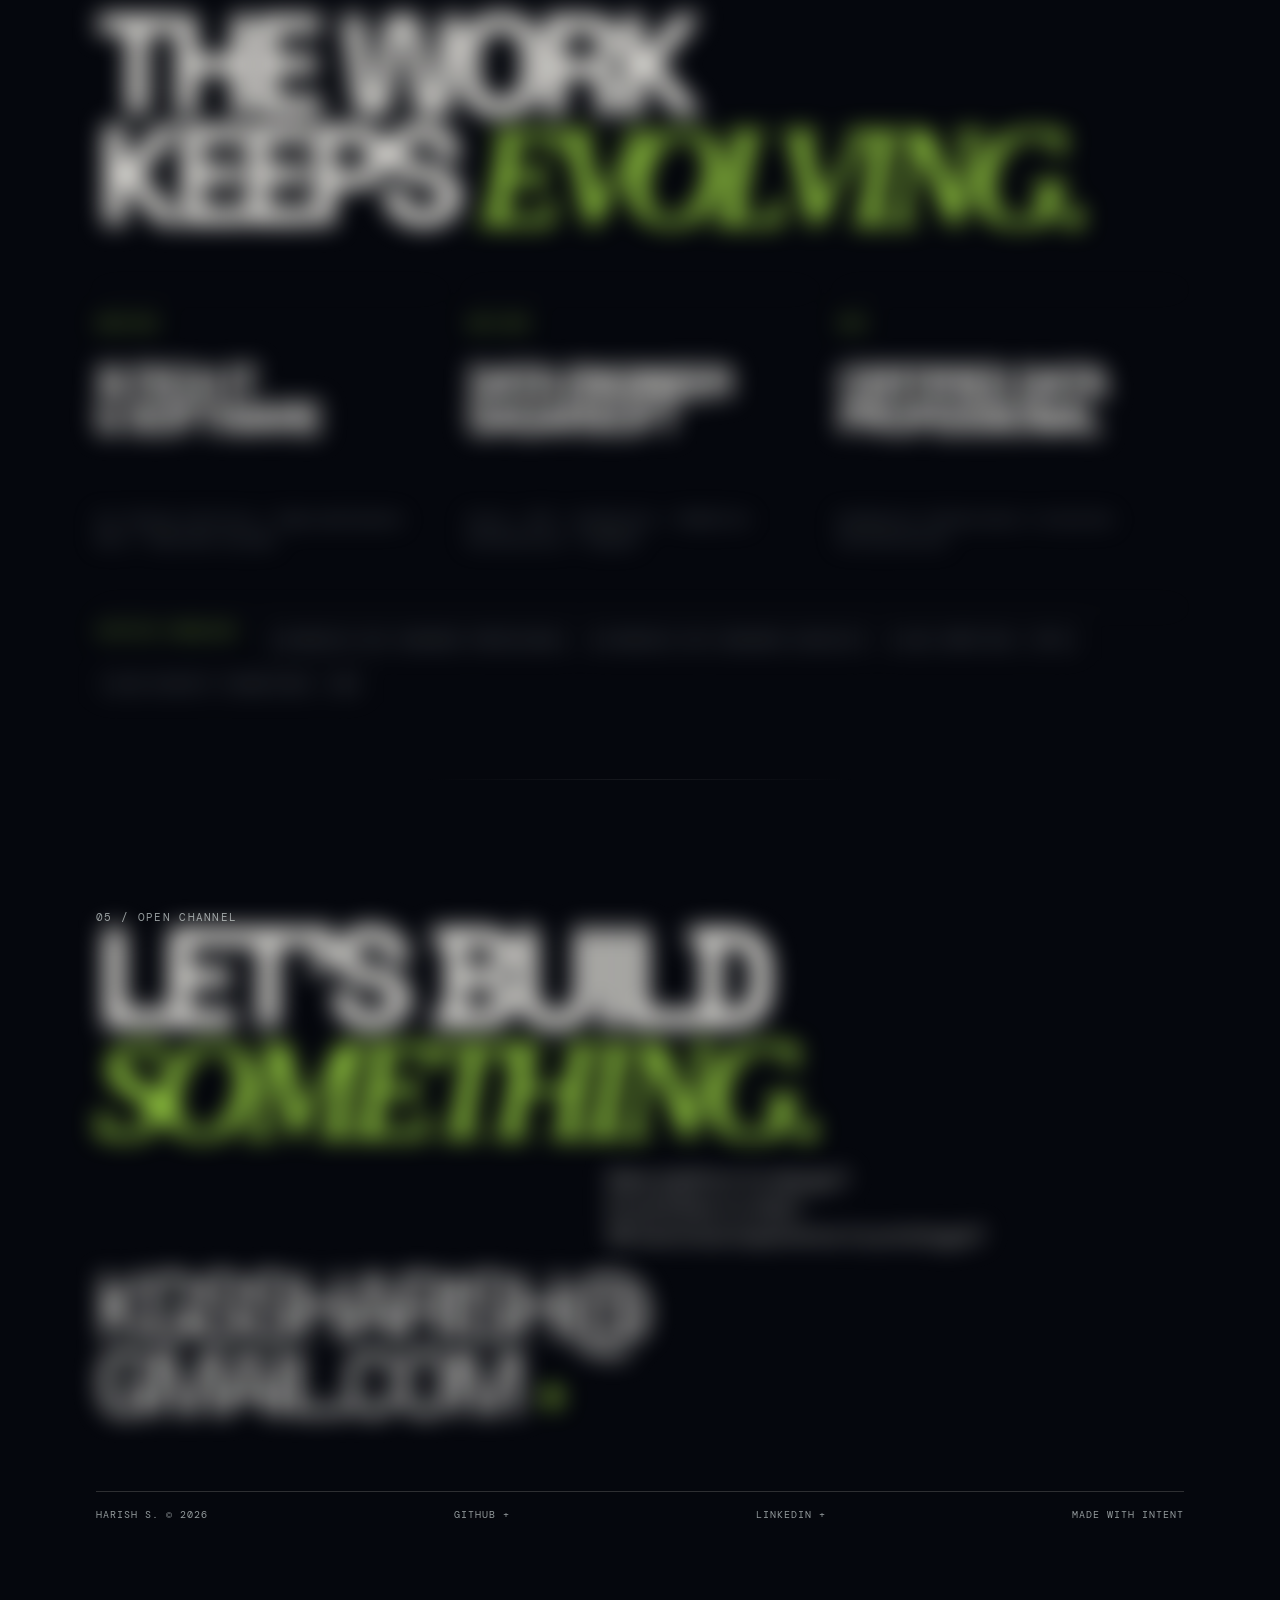
==== commit 038b9375: "Final refinements: HUD cleanup and pipeline pulse fix" ====
--- a/index.html
+++ b/index.html
@@ -19,7 +19,7 @@
     <canvas id="world" aria-hidden="true"></canvas>
     <div class="grain" aria-hidden="true"></div>
 
-    <header class="hud"><a class="brand" href="#top">HARISH<span>.SYS</span></a><span class="hud__meta">DATA ENGINEER <i></i> HYDERABAD, INDIA</span><button class="menu" id="menu" aria-expanded="false">INDEX <span>+</span></button></header>
+    <header class="hud"><a class="brand" href="#top">HARISH</a><button class="menu" id="menu" aria-expanded="false">INDEX <span>+</span></button></header>
     <nav class="nav" id="nav" aria-label="Portfolio navigation">
       <a href="#data"><small>01</small> DATA SYSTEMS</a><a href="#ai"><small>02</small> AI / SOFTWARE</a><a href="#neural"><small>03</small> NEURAL GRAPHICS</a><a href="#trajectory"><small>04</small> TRAJECTORY</a><a href="#contact"><small>05</small> CONTACT</a>
     </nav>
--- a/style.css
+++ b/style.css
@@ -1,3 +1,3 @@
-:root{--ink:#e7e5df;--muted:#939a9c;--lime:#bcff4d;--aqua:#57e6ff;--violet:#a783ff;--line:rgba(231,229,223,.18);--bg:#05070d}*{box-sizing:border-box}html{scroll-behavior:smooth;background:var(--bg)}body{margin:0;background:var(--bg);color:var(--ink);font-family:"Space Grotesk",sans-serif;overflow-x:hidden}body:before{content:"";position:fixed;inset:0;z-index:0;pointer-events:none;background:linear-gradient(115deg,rgba(87,230,255,.08),transparent 30%,rgba(188,255,77,.06) 58%,rgba(167,131,255,.09));mix-blend-mode:screen;}#world{position:fixed;inset:0;width:100%;height:100%;z-index:0;pointer-events:none}.grain{position:fixed;z-index:8;inset:0;opacity:.13;pointer-events:none;background-image:url("data:image/svg+xml,%3Csvg viewBox='0 0 180 180' xmlns='http://www.w3.org/2000/svg'%3E%3Cfilter id='n'%3E%3CfeTurbulence type='fractalNoise' baseFrequency='.9' numOctaves='4' stitchTiles='stitch'/%3E%3C/filter%3E%3Crect width='100%25' height='100%25' filter='url(%23n)' opacity='.5'/%3E%3C/svg%3E")}a{color:inherit;text-decoration:none}.boot{position:fixed;z-index:20;inset:0;background:#05070d;padding:28px 32px;display:flex;flex-direction:column;justify-content:space-between;font-family:"DM Mono",monospace;font-size:11px;letter-spacing:.1em}.boot__mark{color:var(--muted);animation:blink 1.2s steps(2,end) infinite}.boot__body{width:min(420px,80vw);margin:auto}.boot__body p{margin:0 0 12px}.boot__track{height:2px;background:#232731;overflow:hidden}.boot__track i{display:block;width:0;height:100%;background:linear-gradient(90deg,var(--lime),var(--aqua));box-shadow:0 0 24px var(--lime);transition:width .17s}.boot__body span{display:block;text-align:right;margin-top:10px;color:var(--lime)}#enter{align-self:flex-end;background:none;border:1px solid var(--line);color:var(--ink);font:inherit;padding:14px 18px;letter-spacing:.12em;cursor:pointer;transition:transform .2s,border-color .2s,background .2s}#enter:hover{transform:translateY(-3px);border-color:var(--lime);background:rgba(188,255,77,.08)}.boot.done{opacity:0;pointer-events:none;transition:opacity .7s ease}.hud{position:fixed;z-index:10;top:0;width:100%;display:flex;justify-content:space-between;padding:25px 30px;mix-blend-mode:screen;font-family:"DM Mono",monospace;font-size:11px;letter-spacing:.08em;transform:translateY(-24px);opacity:0;animation:dropIn .7s ease .9s forwards}.brand{font-size:14px;font-weight:500}.brand span{color:var(--lime)}.hud__meta{color:var(--muted)}.hud__meta i{display:inline-block;width:5px;height:5px;background:var(--lime);border-radius:50%;margin:0 8px;box-shadow:0 0 10px var(--lime);animation:pulseDot 1.6s ease-in-out infinite}.menu{background:none;border:0;color:var(--ink);font:inherit;letter-spacing:.1em;cursor:pointer}.menu span{color:var(--lime);font-size:17px;margin-left:6px}.nav{position:fixed;z-index:9;right:30px;top:66px;width:260px;background:rgba(5,7,13,.94);border:1px solid var(--line);padding:15px;opacity:0;transform:translateY(-15px) scale(.98);pointer-events:none;transition:opacity .3s,transform .3s,border-color .3s;backdrop-filter:blur(18px)}.nav.open{opacity:1;transform:none;pointer-events:auto}.nav a{display:block;border-bottom:1px solid var(--line);padding:14px 5px;font:12px "DM Mono",monospace;transition:color .2s,transform .2s}.nav a:hover,.nav a.active{color:var(--lime);transform:translateX(5px)}.nav a:last-child{border:0}.nav small{color:var(--lime);margin-right:14px}.progress{position:fixed;z-index:9;right:30px;bottom:28px;display:flex;gap:10px;align-items:center;font:11px "DM Mono",monospace;color:var(--muted)}.progress>div{height:1px;width:85px;background:#596066}.progress i{display:block;height:100%;width:0;background:linear-gradient(90deg,var(--lime),var(--aqua));box-shadow:0 0 10px var(--lime);transition:.1s}.progress span:first-child{color:var(--lime)}main{position:relative;z-index:1}.panel{min-height:85vh;padding:130px 7.5vw 80px;display:flex;flex-direction:column;justify-content:center;position:relative;isolation:isolate}.panel:after{content:"";position:absolute;left:7.5vw;right:7.5vw;bottom:0;height:1px;background:linear-gradient(90deg,transparent,var(--line),transparent);transform:scaleX(.4);opacity:.45}.panel.in-view:after{animation:lineScan 1.2s ease forwards}.eyebrow{font:11px "DM Mono",monospace;letter-spacing:.12em;color:var(--muted);margin:0}.eyebrow span{color:var(--lime);font-size:18px;margin-left:6px}.hero{justify-content:space-between}.systemline{font:11px "DM Mono",monospace;letter-spacing:.13em}.systemline i{display:inline-block;width:6px;height:6px;background:var(--lime);border-radius:50%;margin:0 8px}.hero__center{text-align:center;margin:auto}.hero h1{font-size:clamp(100px,20vw,290px);line-height:.67;margin:32px 0 45px;letter-spacing:-.1em;font-weight:600;text-shadow:0 0 36px rgba(188,255,77,.08);animation:titleFloat 7s ease-in-out infinite}.hero h1 em{font-family:Georgia,serif;font-weight:400;color:var(--lime);text-shadow:0 0 30px rgba(188,255,77,.34)}.hero__role{font:12px "DM Mono",monospace;letter-spacing:.12em}.hero__role b{color:var(--lime);padding:0 7px}.hero__footer{display:flex;justify-content:space-between;align-items:end;font-size:15px;line-height:1.4}.hero__footer p:first-child{max-width:420px}.hero__footer p:last-child{font:11px "DM Mono",monospace;letter-spacing:.1em;text-align:right}.hero__footer b{color:var(--lime);font-size:19px}.intro{justify-content:center;gap:45px;}.intro__lead{font-size:clamp(54px,9vw,140px);line-height:.82;letter-spacing:-.07em;margin:0}.intro em,h2 em,.giant em{font-family:Georgia,serif;font-weight:400;color:var(--lime)}.intro__copy{font-size:19px;line-height:1.4;max-width:470px;margin:40px 0 0 45%;color:#c3c5c5}.systems{display:flex;justify-content:space-between;padding-top:50px;border-top:1px solid var(--line);font:11px "DM Mono",monospace;letter-spacing:.11em}.systems span{position:relative;transition:transform .35s,color .35s}.systems span:before{content:"";display:inline-block;width:7px;height:7px;background:var(--lime);border-radius:50%;margin-right:7px;box-shadow:0 0 12px var(--lime)}.systems span:hover{color:var(--lime);transform:translateY(-6px)}.section-title h2,h2{font-size:clamp(64px,11vw,172px);line-height:.78;letter-spacing:-.08em;margin:18px 0 0}.pipeline{margin:80px auto 35px;width:min(900px,100%);display:flex;align-items:center;justify-content:center;flex-wrap:wrap;gap:9px}.pipeline button{font:12px "DM Mono",monospace;color:var(--ink);background:rgba(6,10,18,.6);border:1px solid #596066;border-radius:50%;width:92px;height:92px;cursor:pointer;transition:transform .25s,background .25s,border-color .25s,box-shadow .25s;position:relative;overflow:hidden}.pipeline button:after{content:"";position:absolute;inset:-35%;background:linear-gradient(110deg,transparent,rgba(255,255,255,.22),transparent);transform:translateX(-90%) rotate(20deg)}.pipeline button:hover,.pipeline button.active{color:#111;background:var(--lime);border-color:var(--lime);box-shadow:0 0 40px #bcff4d66;transform:translateY(-8px) scale(1.04)}.pipeline button:hover:after,.pipeline button.active:after{animation:sheen 1.1s ease}.pipeline i{width:33px;height:1px;background:linear-gradient(90deg,#69717a,transparent);position:relative;overflow:hidden}.pipeline i:after{content:"";position:absolute;inset:0;background:linear-gradient(90deg,transparent,var(--lime),transparent);animation:pipePulse 1.8s linear infinite}.detail{text-align:center;font:11px "DM Mono",monospace;color:var(--muted);letter-spacing:.09em;min-height:16px;transition:opacity .2s,transform .2s}.detail.is-changing{opacity:0;transform:translateY(8px)}.metrics{min-height:75vh}.metrics__grid{display:grid;grid-template-columns:repeat(4,1fr);border-top:1px solid var(--line);margin-top:70px}.metrics__grid div{padding:25px 12px;border-right:1px solid var(--line);transition:background .25s,transform .25s}.metrics__grid div:hover{background:rgba(188,255,77,.055);transform:translateY(-6px)}.metrics__grid div:last-child{border:0}.metrics strong{font-size:clamp(40px,6.2vw,95px);letter-spacing:-.08em;font-weight:500;display:inline-block}.metrics strong span{color:var(--lime);font-size:.55em}.metrics p{font:10px "DM Mono",monospace;color:var(--muted);letter-spacing:.1em}.metrics__note{max-width:700px;margin:34px 0 0 auto;color:#b8bdbd;font:12px "DM Mono",monospace;line-height:1.6;letter-spacing:.08em}.ai{gap:45px}.section-title{display:flex;justify-content:space-between;align-items:end;gap:30px}.section-title>p{max-width:360px;color:#b8bdbd;line-height:1.5}.case{display:grid;grid-template-columns:8% 1fr auto;gap:20px;align-items:center;border-top:1px solid var(--line);padding:22px 0;transition:background .25s,padding-left .25s,border-color .25s}.case:hover{padding-left:18px;background:rgba(87,230,255,.04);border-color:rgba(87,230,255,.35)}.case__number,.case__type,.case>div p:last-child,.case__open{font:11px "DM Mono",monospace;letter-spacing:.08em}.case__number{color:var(--lime)}.case__type{color:var(--muted);margin:0}.case h3{font-size:clamp(18px,2.2vw,32px);margin:8px 0;font-weight:500}.case h3 span{color:var(--lime)}.case>div p:last-child{margin:0;color:#b4b9ba}.case__open{border:0;background:none;color:var(--ink);cursor:pointer}.case__open b{color:var(--lime);font-size:18px}.neural{justify-content:center;gap:50px}.neural__copy{display:flex;justify-content:space-between;align-items:end;margin-top:20px}.giant{font-size:clamp(100px,17vw,250px);letter-spacing:-.11em;line-height:.85;margin:0}.neural__copy>div{max-width:380px;font-size:17px;line-height:1.45}.publication{font:11px "DM Mono",monospace;color:var(--lime);line-height:1.5;margin-top:36px}.achievement{display:flex;align-items:end;justify-content:space-between;border-top:1px solid var(--line);padding-top:18px;font:11px "DM Mono",monospace;letter-spacing:.1em}.achievement>span:first-child{font-size:42px;color:var(--lime);letter-spacing:-.08em}.achievement h3{font-size:clamp(36px,5vw,70px);margin:8px 0;letter-spacing:-.07em}.trajectory{gap:58px}.timeline{display:grid;grid-template-columns:repeat(3,1fr);gap:25px}.timeline article{border-top:1px solid var(--line);padding-top:15px;transition:transform .3s,border-color .3s}.timeline article:hover{transform:translateY(-8px);border-color:var(--lime)}.timeline p{color:var(--lime);font:11px "DM Mono",monospace}.timeline h3{font-size:clamp(25px,3.3vw,49px);letter-spacing:-.07em;line-height:.85;margin:35px 0 70px}.timeline span,.certs{font:11px "DM Mono",monospace;letter-spacing:.08em;color:var(--muted)}.certs{border-top:1px solid var(--line);padding-top:16px;display:flex;gap:12px;flex-wrap:wrap}.certs p{color:var(--lime);margin:0 15px 0 0}.certs span{border:1px solid var(--line);padding:8px;transition:color .2s,border-color .2s,transform .2s}.certs span:hover{color:var(--ink);border-color:var(--lime);transform:translateY(-4px)}.contact{justify-content:space-between}.contact h2{margin:0}.contact__prompt{font-size:20px;line-height:1.4;margin-left:47%}.email{font-size:clamp(32px,7vw,100px);letter-spacing:-.07em;line-height:.85;margin-top:auto;transition:color .25s,text-shadow .25s}.email:hover{color:var(--lime);text-shadow:0 0 34px rgba(188,255,77,.25)}.email b{color:var(--lime);font-size:.55em}.contact footer{border-top:1px solid var(--line);padding-top:16px;margin-top:70px;display:flex;justify-content:space-between;font:10px "DM Mono",monospace;letter-spacing:.1em;color:var(--muted);gap:14px}.contact footer a:hover{color:var(--lime)}.toast{position:fixed;z-index:12;bottom:65px;left:50%;transform:translate(-50%,20px);background:#d7ff9e;color:#10120e;padding:12px 16px;font:11px "DM Mono",monospace;opacity:0;transition:.3s;pointer-events:none}.toast.show{opacity:1;transform:translate(-50%,0)}.reveal{opacity:0;transform:translateY(46px);filter:blur(12px);transition:opacity .85s ease,transform .85s ease,filter .85s ease}.reveal.in-view{opacity:1;transform:none;filter:blur(0)}.panel.in-view .systems span{animation:riseIn .8s ease both}.panel.in-view .systems span:nth-child(2){animation-delay:.08s}.panel.in-view .systems span:nth-child(3){animation-delay:.16s}.panel.in-view .systems span:nth-child(4){animation-delay:.24s}
+:root{--ink:#e7e5df;--muted:#939a9c;--lime:#bcff4d;--aqua:#57e6ff;--violet:#a783ff;--line:rgba(231,229,223,.18);--bg:#05070d}*{box-sizing:border-box}html{scroll-behavior:smooth;background:var(--bg)}body{margin:0;background:var(--bg);color:var(--ink);font-family:"Space Grotesk",sans-serif;overflow-x:hidden}body:before{content:"";position:fixed;inset:0;z-index:0;pointer-events:none;background:linear-gradient(115deg,rgba(87,230,255,.08),transparent 30%,rgba(188,255,77,.06) 58%,rgba(167,131,255,.09));mix-blend-mode:screen;}#world{position:fixed;inset:0;width:100%;height:100%;z-index:0;pointer-events:none}.grain{position:fixed;z-index:8;inset:0;opacity:.13;pointer-events:none;background-image:url("data:image/svg+xml,%3Csvg viewBox='0 0 180 180' xmlns='http://www.w3.org/2000/svg'%3E%3Cfilter id='n'%3E%3CfeTurbulence type='fractalNoise' baseFrequency='.9' numOctaves='4' stitchTiles='stitch'/%3E%3C/filter%3E%3Crect width='100%25' height='100%25' filter='url(%23n)' opacity='.5'/%3E%3C/svg%3E")}a{color:inherit;text-decoration:none}.boot{position:fixed;z-index:20;inset:0;background:#05070d;padding:28px 32px;display:flex;flex-direction:column;justify-content:space-between;font-family:"DM Mono",monospace;font-size:11px;letter-spacing:.1em}.boot__mark{color:var(--muted);animation:blink 1.2s steps(2,end) infinite}.boot__body{width:min(420px,80vw);margin:auto}.boot__body p{margin:0 0 12px}.boot__track{height:2px;background:#232731;overflow:hidden}.boot__track i{display:block;width:0;height:100%;background:linear-gradient(90deg,var(--lime),var(--aqua));box-shadow:0 0 24px var(--lime);transition:width .17s}.boot__body span{display:block;text-align:right;margin-top:10px;color:var(--lime)}#enter{align-self:flex-end;background:none;border:1px solid var(--line);color:var(--ink);font:inherit;padding:14px 18px;letter-spacing:.12em;cursor:pointer;transition:transform .2s,border-color .2s,background .2s}#enter:hover{transform:translateY(-3px);border-color:var(--lime);background:rgba(188,255,77,.08)}.boot.done{opacity:0;pointer-events:none;transition:opacity .7s ease}.hud{position:fixed;z-index:10;top:0;width:100%;display:flex;justify-content:space-between;padding:25px 30px;mix-blend-mode:screen;font-family:"DM Mono",monospace;font-size:11px;letter-spacing:.08em;transform:translateY(-24px);opacity:0;animation:dropIn .7s ease .9s forwards}.brand{font-size:14px;font-weight:500}.brand span{color:var(--lime)}.hud__meta{color:var(--muted)}.hud__meta i{display:inline-block;width:5px;height:5px;background:var(--lime);border-radius:50%;margin:0 8px;box-shadow:0 0 10px var(--lime);animation:pulseDot 1.6s ease-in-out infinite}.menu{background:none;border:0;color:var(--ink);font:inherit;letter-spacing:.1em;cursor:pointer}.menu span{color:var(--lime);font-size:17px;margin-left:6px}.nav{position:fixed;z-index:9;right:30px;top:66px;width:260px;background:rgba(5,7,13,.94);border:1px solid var(--line);padding:15px;opacity:0;transform:translateY(-15px) scale(.98);pointer-events:none;transition:opacity .3s,transform .3s,border-color .3s;backdrop-filter:blur(18px)}.nav.open{opacity:1;transform:none;pointer-events:auto}.nav a{display:block;border-bottom:1px solid var(--line);padding:14px 5px;font:12px "DM Mono",monospace;transition:color .2s,transform .2s}.nav a:hover,.nav a.active{color:var(--lime);transform:translateX(5px)}.nav a:last-child{border:0}.nav small{color:var(--lime);margin-right:14px}.progress{position:fixed;z-index:9;right:30px;bottom:28px;display:flex;gap:10px;align-items:center;font:11px "DM Mono",monospace;color:var(--muted)}.progress>div{height:1px;width:85px;background:#596066}.progress i{display:block;height:100%;width:0;background:linear-gradient(90deg,var(--lime),var(--aqua));box-shadow:0 0 10px var(--lime);transition:.1s}.progress span:first-child{color:var(--lime)}main{position:relative;z-index:1}.panel{min-height:85vh;padding:130px 7.5vw 80px;display:flex;flex-direction:column;justify-content:center;position:relative;isolation:isolate}.panel:after{content:"";position:absolute;left:7.5vw;right:7.5vw;bottom:0;height:1px;background:linear-gradient(90deg,transparent,var(--line),transparent);transform:scaleX(.4);opacity:.45}.panel.in-view:after{animation:lineScan 1.2s ease forwards}.eyebrow{font:11px "DM Mono",monospace;letter-spacing:.12em;color:var(--muted);margin:0}.eyebrow span{color:var(--lime);font-size:18px;margin-left:6px}.hero{justify-content:space-between}.systemline{font:11px "DM Mono",monospace;letter-spacing:.13em}.systemline i{display:inline-block;width:6px;height:6px;background:var(--lime);border-radius:50%;margin:0 8px}.hero__center{text-align:center;margin:auto}.hero h1{font-size:clamp(100px,20vw,290px);line-height:.67;margin:32px 0 45px;letter-spacing:-.1em;font-weight:600;text-shadow:0 0 36px rgba(188,255,77,.08);animation:titleFloat 7s ease-in-out infinite}.hero h1 em{font-family:Georgia,serif;font-weight:400;color:var(--lime);text-shadow:0 0 30px rgba(188,255,77,.34)}.hero__role{font:12px "DM Mono",monospace;letter-spacing:.12em}.hero__role b{color:var(--lime);padding:0 7px}.hero__footer{display:flex;justify-content:space-between;align-items:end;font-size:15px;line-height:1.4}.hero__footer p:first-child{max-width:420px}.hero__footer p:last-child{font:11px "DM Mono",monospace;letter-spacing:.1em;text-align:right}.hero__footer b{color:var(--lime);font-size:19px}.intro{justify-content:center;gap:45px;}.intro__lead{font-size:clamp(54px,9vw,140px);line-height:.82;letter-spacing:-.07em;margin:0}.intro em,h2 em,.giant em{font-family:Georgia,serif;font-weight:400;color:var(--lime)}.intro__copy{font-size:19px;line-height:1.4;max-width:470px;margin:40px 0 0 45%;color:#c3c5c5}.systems{display:flex;justify-content:space-between;padding-top:50px;border-top:1px solid var(--line);font:11px "DM Mono",monospace;letter-spacing:.11em}.systems span{position:relative;transition:transform .35s,color .35s}.systems span:before{content:"";display:inline-block;width:7px;height:7px;background:var(--lime);border-radius:50%;margin-right:7px;box-shadow:0 0 12px var(--lime)}.systems span:hover{color:var(--lime);transform:translateY(-6px)}.section-title h2,h2{font-size:clamp(64px,11vw,172px);line-height:.78;letter-spacing:-.08em;margin:18px 0 0}.pipeline{margin:80px auto 35px;width:min(900px,100%);display:flex;align-items:center;justify-content:center;flex-wrap:wrap;gap:9px}.pipeline button{font:12px "DM Mono",monospace;color:var(--ink);background:rgba(6,10,18,.6);border:1px solid #596066;border-radius:50%;width:92px;height:92px;cursor:pointer;transition:transform .25s,background .25s,border-color .25s,box-shadow .25s;position:relative;overflow:hidden}.pipeline button:after{content:"";position:absolute;inset:-35%;background:linear-gradient(110deg,transparent,rgba(255,255,255,.22),transparent);transform:translateX(-90%) rotate(20deg)}.pipeline button:hover,.pipeline button.active{color:#111;background:var(--lime);border-color:var(--lime);box-shadow:0 0 40px #bcff4d66;transform:translateY(-8px) scale(1.04)}.pipeline button:hover:after,.pipeline button.active:after{animation:sheen 1.1s ease}.pipeline i{display:block;flex-shrink:0;width:40px;height:2px;background:linear-gradient(90deg,#69717a,transparent);position:relative;overflow:hidden}.pipeline i:after{content:"";position:absolute;inset:0;background:linear-gradient(90deg,transparent,var(--lime),transparent);animation:pipePulse 1.8s linear infinite}.detail{text-align:center;font:11px "DM Mono",monospace;color:var(--muted);letter-spacing:.09em;min-height:16px;transition:opacity .2s,transform .2s}.detail.is-changing{opacity:0;transform:translateY(8px)}.metrics{min-height:75vh}.metrics__grid{display:grid;grid-template-columns:repeat(4,1fr);border-top:1px solid var(--line);margin-top:70px}.metrics__grid div{padding:25px 12px;border-right:1px solid var(--line);transition:background .25s,transform .25s}.metrics__grid div:hover{background:rgba(188,255,77,.055);transform:translateY(-6px)}.metrics__grid div:last-child{border:0}.metrics strong{font-size:clamp(40px,6.2vw,95px);letter-spacing:-.08em;font-weight:500;display:inline-block}.metrics strong span{color:var(--lime);font-size:.55em}.metrics p{font:10px "DM Mono",monospace;color:var(--muted);letter-spacing:.1em}.metrics__note{max-width:700px;margin:34px 0 0 auto;color:#b8bdbd;font:12px "DM Mono",monospace;line-height:1.6;letter-spacing:.08em}.ai{gap:45px}.section-title{display:flex;justify-content:space-between;align-items:end;gap:30px}.section-title>p{max-width:360px;color:#b8bdbd;line-height:1.5}.case{display:grid;grid-template-columns:8% 1fr auto;gap:20px;align-items:center;border-top:1px solid var(--line);padding:22px 0;transition:background .25s,padding-left .25s,border-color .25s}.case:hover{padding-left:18px;background:rgba(87,230,255,.04);border-color:rgba(87,230,255,.35)}.case__number,.case__type,.case>div p:last-child,.case__open{font:11px "DM Mono",monospace;letter-spacing:.08em}.case__number{color:var(--lime)}.case__type{color:var(--muted);margin:0}.case h3{font-size:clamp(18px,2.2vw,32px);margin:8px 0;font-weight:500}.case h3 span{color:var(--lime)}.case>div p:last-child{margin:0;color:#b4b9ba}.case__open{border:0;background:none;color:var(--ink);cursor:pointer}.case__open b{color:var(--lime);font-size:18px}.neural{justify-content:center;gap:50px}.neural__copy{display:flex;justify-content:space-between;align-items:end;margin-top:20px}.giant{font-size:clamp(100px,17vw,250px);letter-spacing:-.11em;line-height:.85;margin:0}.neural__copy>div{max-width:380px;font-size:17px;line-height:1.45}.publication{font:11px "DM Mono",monospace;color:var(--lime);line-height:1.5;margin-top:36px}.achievement{display:flex;align-items:end;justify-content:space-between;border-top:1px solid var(--line);padding-top:18px;font:11px "DM Mono",monospace;letter-spacing:.1em}.achievement>span:first-child{font-size:42px;color:var(--lime);letter-spacing:-.08em}.achievement h3{font-size:clamp(36px,5vw,70px);margin:8px 0;letter-spacing:-.07em}.trajectory{gap:58px}.timeline{display:grid;grid-template-columns:repeat(3,1fr);gap:25px}.timeline article{border-top:1px solid var(--line);padding-top:15px;transition:transform .3s,border-color .3s}.timeline article:hover{transform:translateY(-8px);border-color:var(--lime)}.timeline p{color:var(--lime);font:11px "DM Mono",monospace}.timeline h3{font-size:clamp(25px,3.3vw,49px);letter-spacing:-.07em;line-height:.85;margin:35px 0 70px}.timeline span,.certs{font:11px "DM Mono",monospace;letter-spacing:.08em;color:var(--muted)}.certs{border-top:1px solid var(--line);padding-top:16px;display:flex;gap:12px;flex-wrap:wrap}.certs p{color:var(--lime);margin:0 15px 0 0}.certs span{border:1px solid var(--line);padding:8px;transition:color .2s,border-color .2s,transform .2s}.certs span:hover{color:var(--ink);border-color:var(--lime);transform:translateY(-4px)}.contact{justify-content:space-between}.contact h2{margin:0}.contact__prompt{font-size:20px;line-height:1.4;margin-left:47%}.email{font-size:clamp(32px,7vw,100px);letter-spacing:-.07em;line-height:.85;margin-top:auto;transition:color .25s,text-shadow .25s}.email:hover{color:var(--lime);text-shadow:0 0 34px rgba(188,255,77,.25)}.email b{color:var(--lime);font-size:.55em}.contact footer{border-top:1px solid var(--line);padding-top:16px;margin-top:70px;display:flex;justify-content:space-between;font:10px "DM Mono",monospace;letter-spacing:.1em;color:var(--muted);gap:14px}.contact footer a:hover{color:var(--lime)}.toast{position:fixed;z-index:12;bottom:65px;left:50%;transform:translate(-50%,20px);background:#d7ff9e;color:#10120e;padding:12px 16px;font:11px "DM Mono",monospace;opacity:0;transition:.3s;pointer-events:none}.toast.show{opacity:1;transform:translate(-50%,0)}.reveal{opacity:0;transform:translateY(46px);filter:blur(12px);transition:opacity .85s ease,transform .85s ease,filter .85s ease}.reveal.in-view{opacity:1;transform:none;filter:blur(0)}.panel.in-view .systems span{animation:riseIn .8s ease both}.panel.in-view .systems span:nth-child(2){animation-delay:.08s}.panel.in-view .systems span:nth-child(3){animation-delay:.16s}.panel.in-view .systems span:nth-child(4){animation-delay:.24s}
  @keyframes atmosphere{0%{opacity:.55;transform:translate3d(-2%,0,0)}100%{opacity:.95;transform:translate3d(2%,0,0)}}@keyframes blink{50%{opacity:.45}}@keyframes dropIn{to{transform:none;opacity:1}}@keyframes pulseDot{50%{transform:scale(1.8);opacity:.5}}@keyframes titleFloat{50%{transform:translateY(-10px)}}@keyframes lineScan{to{transform:scaleX(1);opacity:1}}@keyframes sheen{to{transform:translateX(110%) rotate(20deg)}}@keyframes pipePulse{0%{transform:translateX(-100%)}100%{transform:translateX(100%)}}@keyframes riseIn{from{opacity:0;transform:translateY(18px)}to{opacity:1;transform:none}}
  @media(max-width:720px){.hud{padding:20px}.hud__meta{display:none}.progress{right:20px}.panel{padding:90px 22px 35px;min-height:100svh}.hero h1{font-size:30vw}.hero__footer{gap:20px}.hero__footer p{font-size:12px}.hero__footer p:last-child{display:none}.intro__copy{margin-left:0;font-size:16px}.systems{gap:12px;flex-wrap:wrap}.pipeline{margin:50px auto 20px;gap:5px}.pipeline button{width:75px;height:75px;font-size:10px}.pipeline i{width:12px}.metrics__grid{grid-template-columns:repeat(2,1fr);margin-top:40px}.metrics__grid div:nth-child(2){border-right:0}.metrics__grid div{border-bottom:1px solid var(--line)}.section-title,.neural__copy{display:block}.section-title>p{margin-top:25px}.case{grid-template-columns:25px 1fr}.case__open{display:none}.case h3{line-height:1.15}.neural__copy>div{margin:50px 0 0}.achievement{gap:12px}.achievement>span:last-child{display:none}.timeline{grid-template-columns:1fr}.timeline h3{margin:25px 0}.contact__prompt{margin-left:0}.contact footer span:last-child{display:none}.email{font-size:12vw}.nav{right:20px}.boot{padding:22px}}
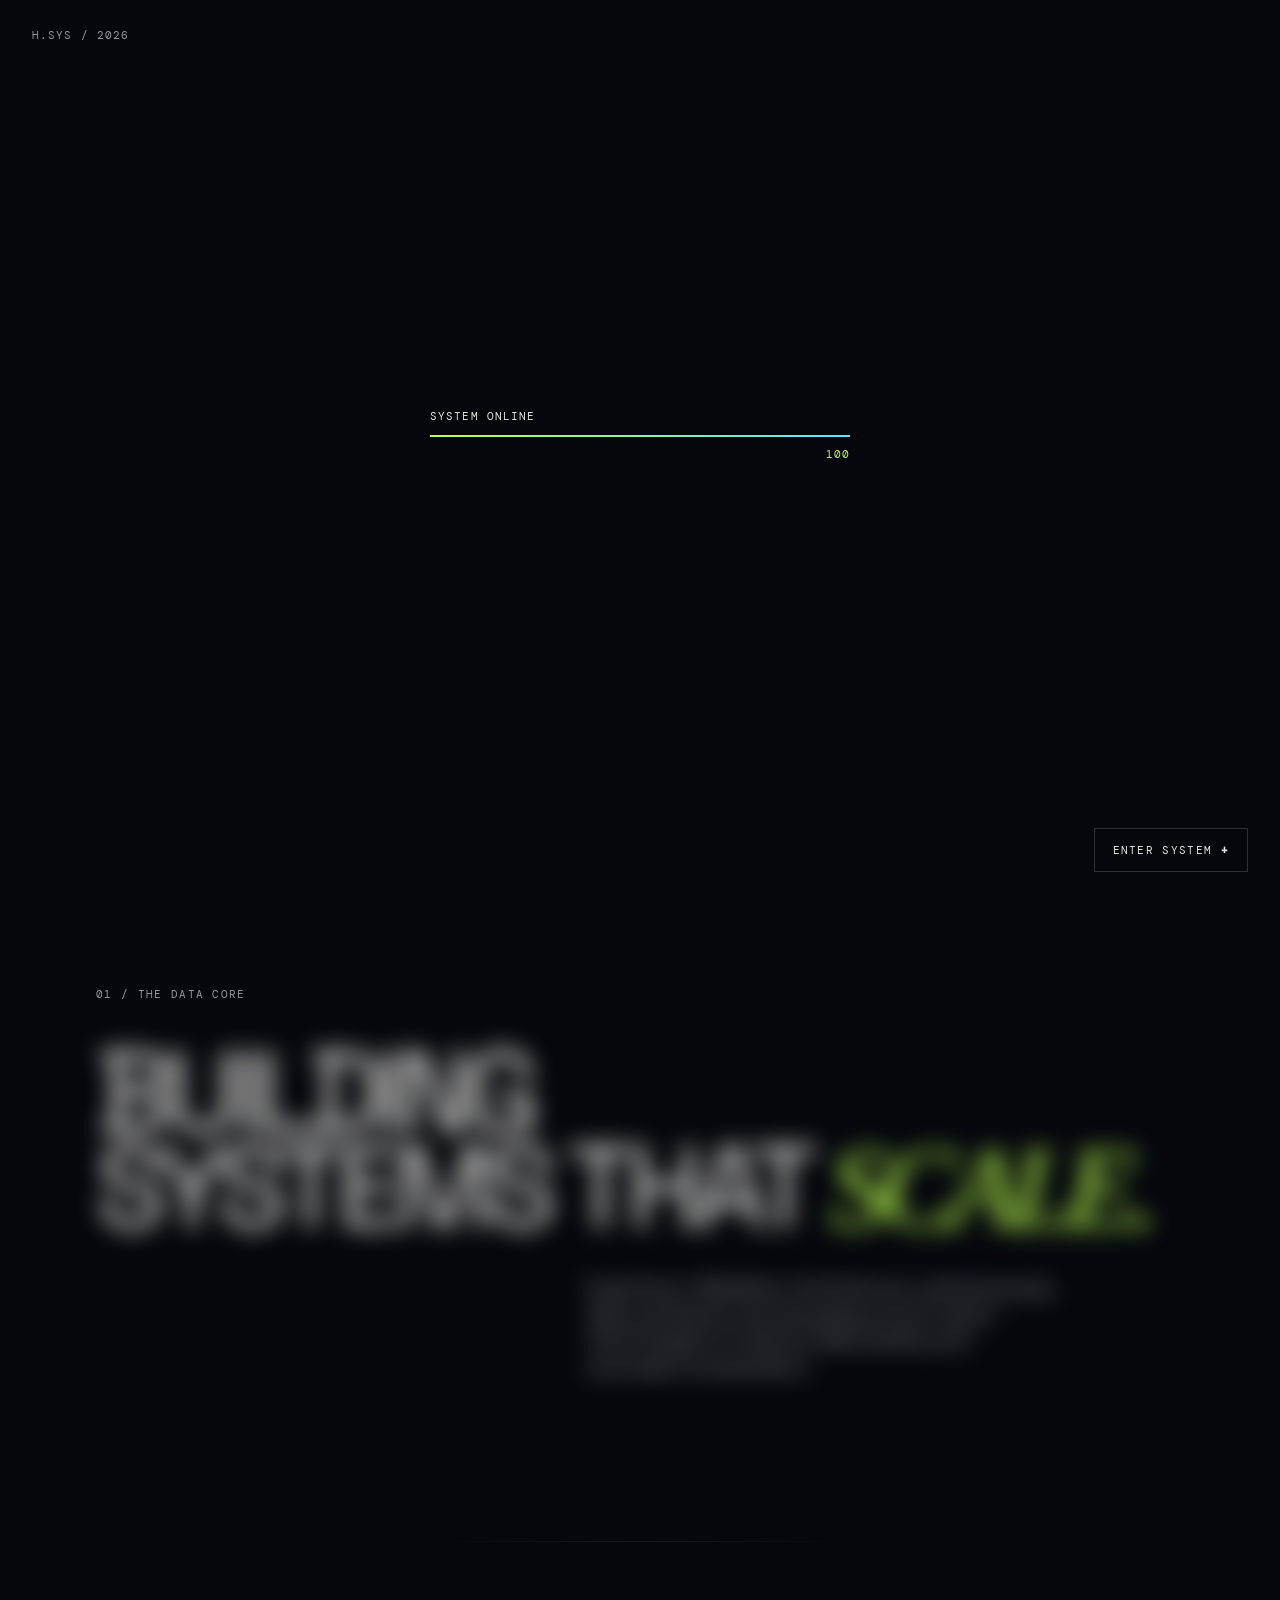
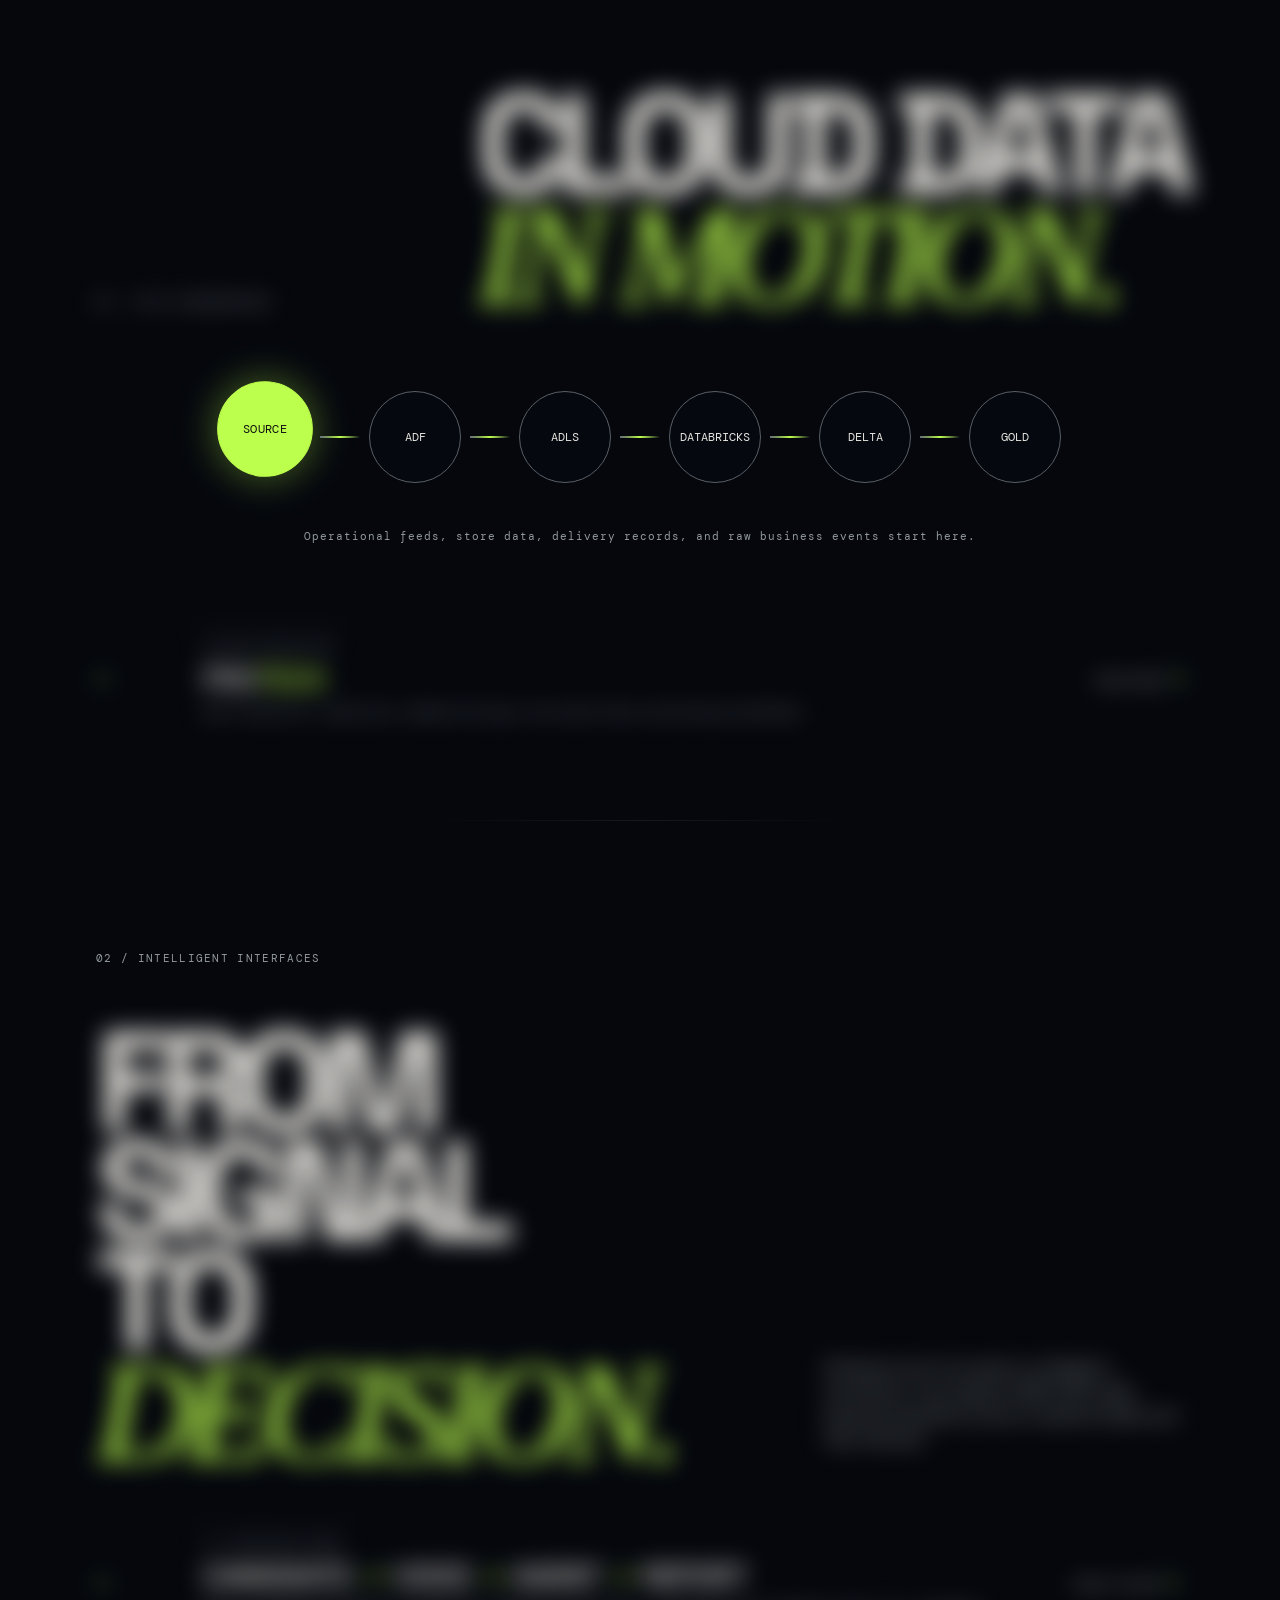
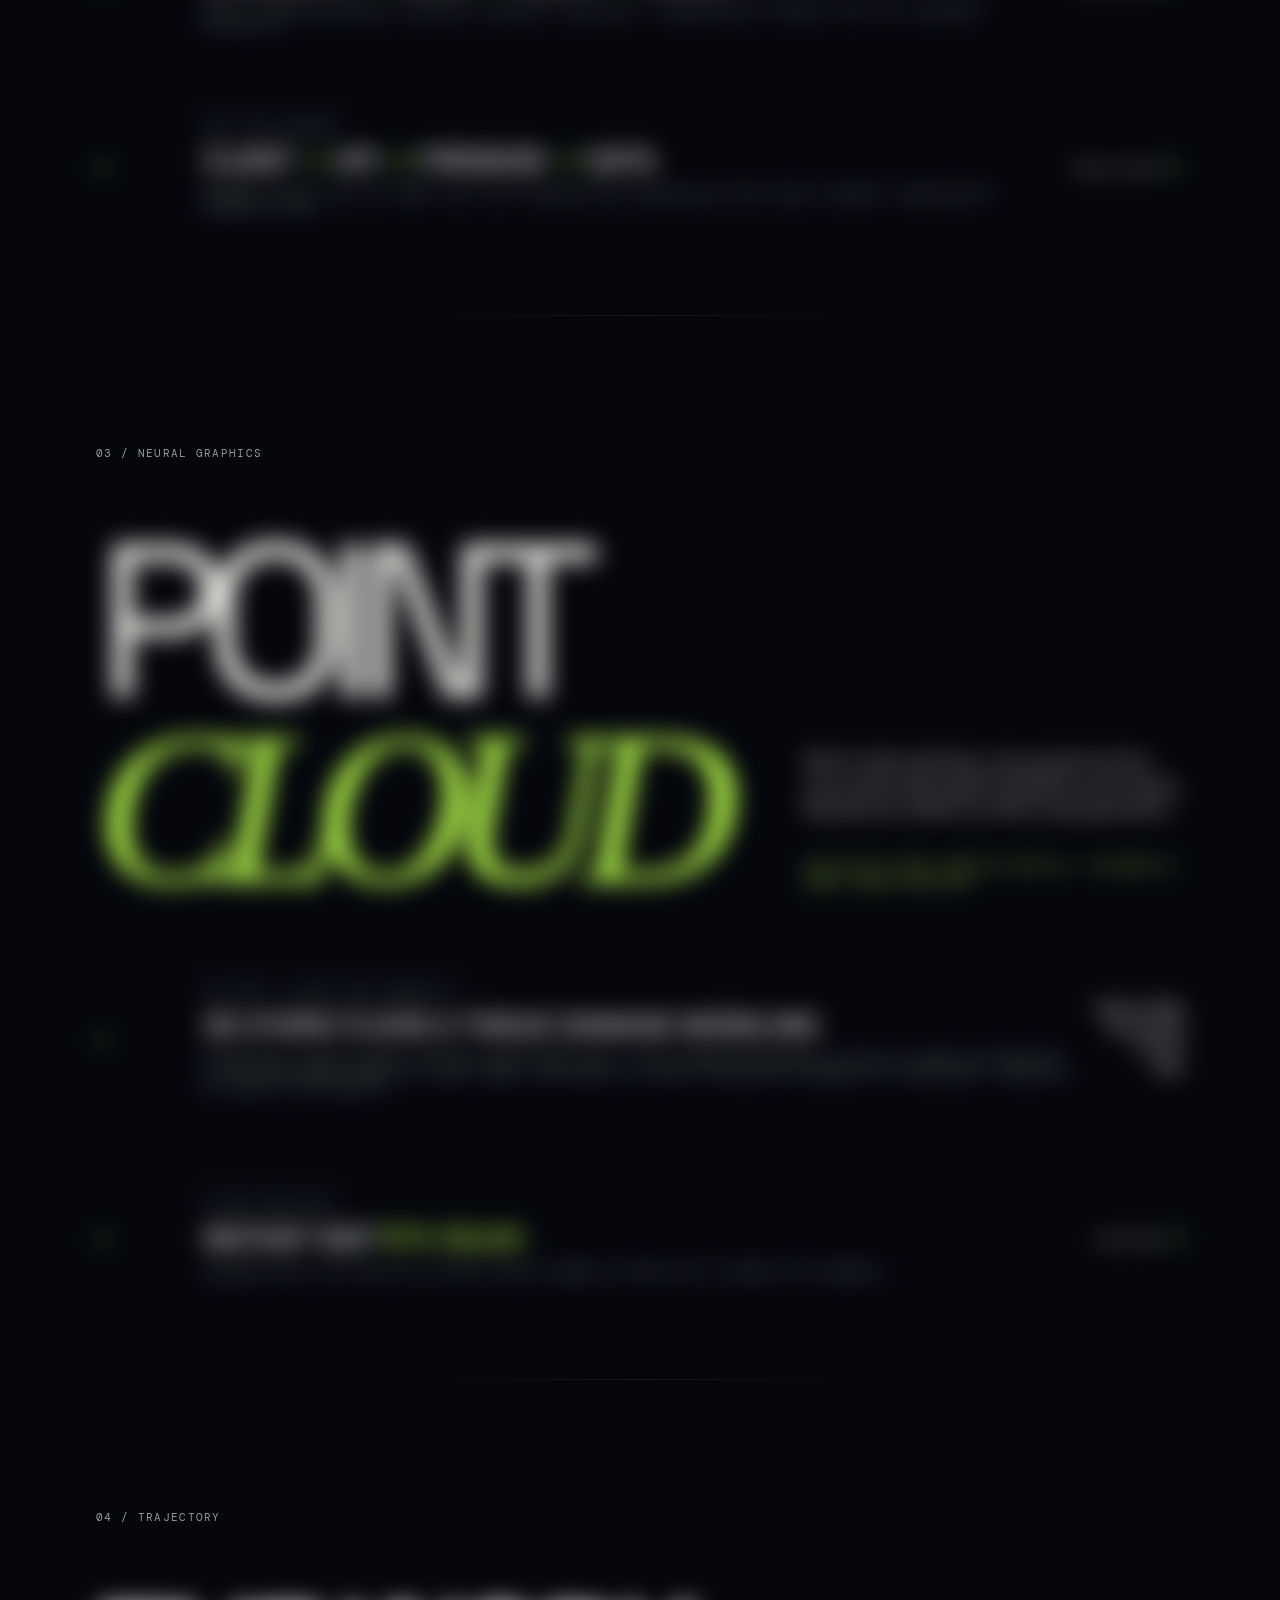
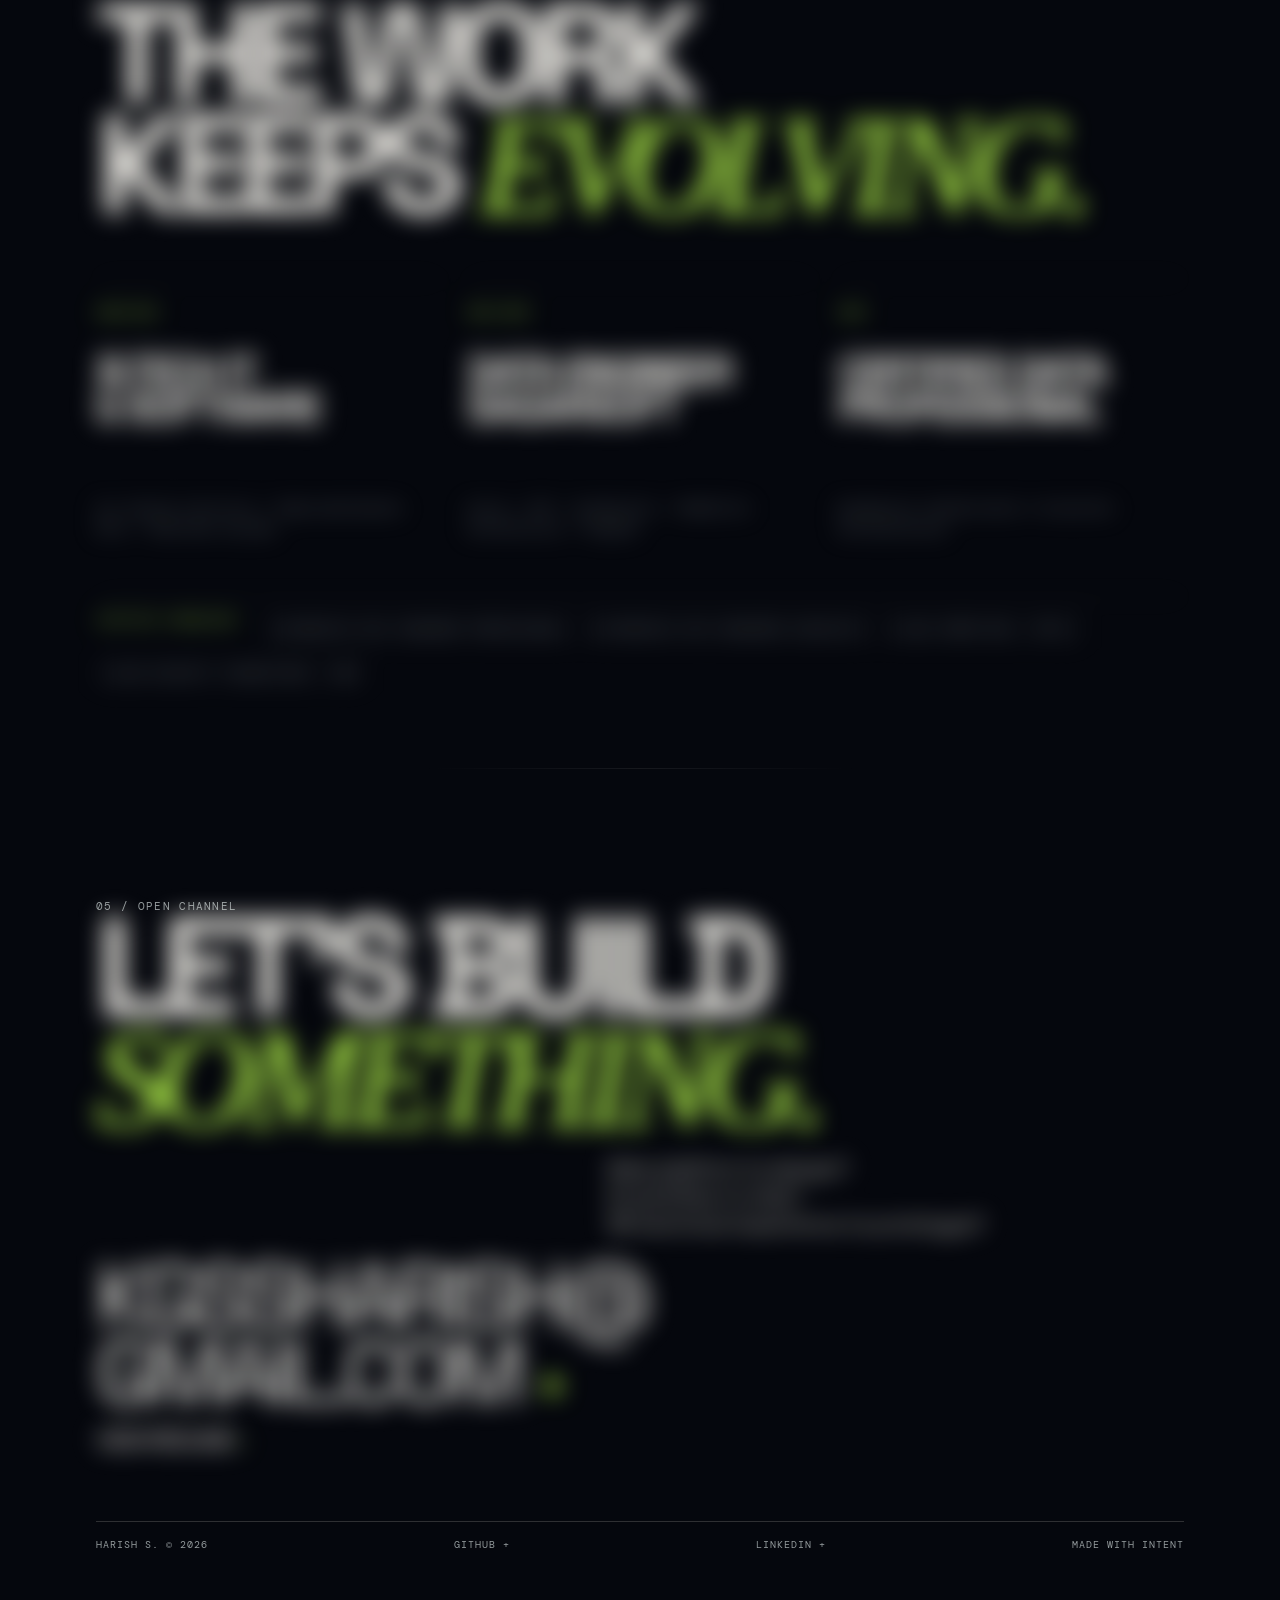
==== commit 9dc13ca4: "Update portfolio with new NeRF case study and ATS HTML resume" ====
--- a/index.html
+++ b/index.html
@@ -29,7 +29,13 @@
       <section class="hero panel" data-chapter="00">
         <p class="eyebrow">SCROLL TO NAVIGATE <span>+</span></p>
         <div class="hero__center reveal"><h1>HARISH<br/><em>S</em></h1><p class="hero__role">DATA ENGINEER <b>x</b> AI SYSTEMS <b>x</b> SOFTWARE <b>x</b> 3D</p></div>
-        <div class="hero__footer reveal"><p>Databricks Certified Data Engineer building scalable ETL pipelines, AI-driven applications, and immersive technical systems.</p><p>EXPLORE THE<br/>DATA CORE <b>+</b></p></div>
+        <div class="hero__footer reveal">
+          <p>Databricks Certified Data Engineer building scalable ETL pipelines, AI-driven applications, and immersive technical systems.</p>
+          <div style="display: flex; align-items: center; gap: 32px;">
+            <a href="Harish_Resume.html" target="_blank" style="text-decoration:none; color:var(--accent); font-weight:600; display:flex; align-items:center; gap:8px;">VIEW RESUME <b>+</b></a>
+            <p style="margin: 0;">EXPLORE THE<br/>DATA CORE <b>+</b></p>
+          </div>
+        </div>
       </section>
 
       <section class="panel intro" data-chapter="01">
@@ -56,7 +62,20 @@
 
       <section class="panel neural" id="neural" data-chapter="03">
         <p class="eyebrow">03 / NEURAL GRAPHICS</p><div class="neural__copy reveal"><p class="giant">POINT<br/><em>CLOUD</em></p><div><p>Before data pipelines, I was experimenting with spatial data: NeRF, COLMAP, Unreal Engine, MetaHuman, AR/VR, and 3D model generation.</p><p class="publication">PUBLICATION: NEURAL GRAPHICS PRIMITIVE - METAHUMAN IN UNREAL ENGINE USING NERF</p></div></div>
-        <div class="achievement reveal"><span>01</span><div><p>IEI 2023 / ICHACK 2022</p><h3>RUNNER-UP</h3><p>3D HYDRO FLOOD MODEL / NERF TISSUE DAMAGE MEASUREMENT</p></div><span>UNREAL ENGINE<br/>METAHUMAN<br/>COLMAP</span></div>
+        <div class="case reveal" style="margin-top:10px">
+          <div class="case__number">01</div>
+          <div>
+            <p class="case__type">IEI 2023 / ICHACK 2022 RUNNER-UP</p>
+            <h3>3D HYDRO FLOOD & TISSUE DAMAGE MODELING</h3>
+            <p>Engineered a high-accuracy 3D hydro flood model and a tissue damage measurement system to support UN SDG Goal 3. Utilized Neural Radiance Fields (NeRF) and COLMAP to convert standard 2D imaging into measurable, immersive 3D spatial environments.</p>
+          </div>
+          <div style="display:flex; flex-direction:column; gap:4px; font-size:12px; font-weight:600; color:var(--text-dim); text-align:right;">
+            <span>UNREAL ENGINE</span>
+            <span>METAHUMAN</span>
+            <span>COLMAP</span>
+            <span>NERF</span>
+          </div>
+        </div>
         <div class="case reveal" style="margin-top:10px"><div class="case__number">02</div><div><p class="case__type">GITHUB REPOSITORY</p><h3>INSTANT NGP <span>RTX 30/40</span></h3><p>Implementation and setup for Instant Neural Graphics Primitives on modern RTX hardware.</p></div><a class="case__open" href="https://github.com/S-HARISH44/Instant-NGP-for-RTX-3000-and-4000" target="_blank" style="text-decoration:none; color:inherit; display:block">VIEW REPO <b>+</b></a></div>
       </section>
 
@@ -68,7 +87,10 @@
 
       <section class="panel contact" id="contact" data-chapter="05">
         <p class="eyebrow">05 / OPEN CHANNEL</p><h2 class="reveal">LET'S BUILD<br/><em>SOMETHING.</em></h2><p class="contact__prompt reveal">Data platform to design?<br/>AI workflow to ship?<br/>3D technical experience to prototype?</p>
-        <a class="email reveal" href="mailto:kgssharish@gmail.com">KGSSHARISH@<br/>GMAIL.COM <b>+</b></a>
+        <div style="display: flex; flex-direction: column; gap: 20px;">
+          <a class="email reveal" href="mailto:kgssharish@gmail.com">KGSSHARISH@<br/>GMAIL.COM <b>+</b></a>
+          <a class="email reveal" href="Harish_Resume.html" target="_blank" style="font-size: 1.5rem;">VIEW RESUME <b>+</b></a>
+        </div>
         <footer><span>HARISH S. © 2026</span><a href="https://github.com/S-HARISH44" target="_blank" rel="noreferrer">GITHUB +</a><a href="https://www.linkedin.com/in/kgssharish/" target="_blank" rel="noreferrer">LINKEDIN +</a><span>MADE WITH INTENT</span></footer>
       </section>
     </main>
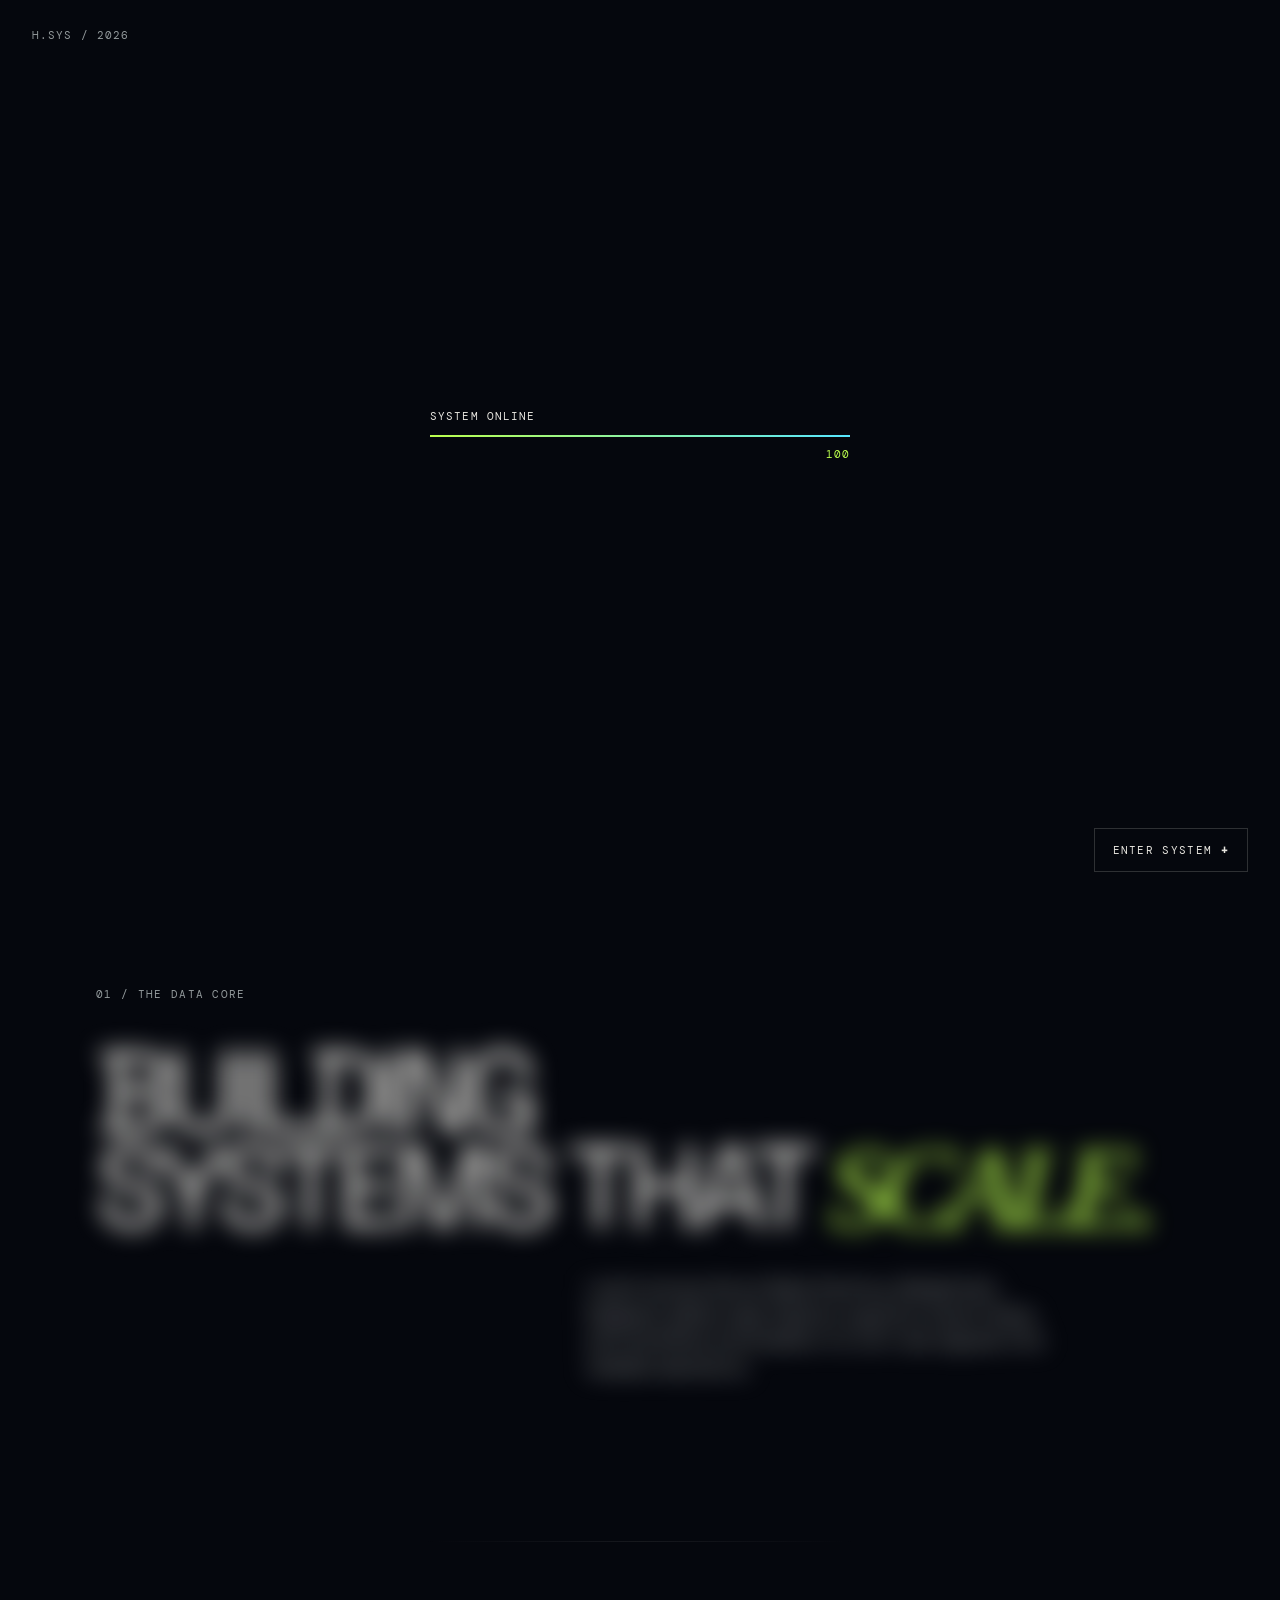
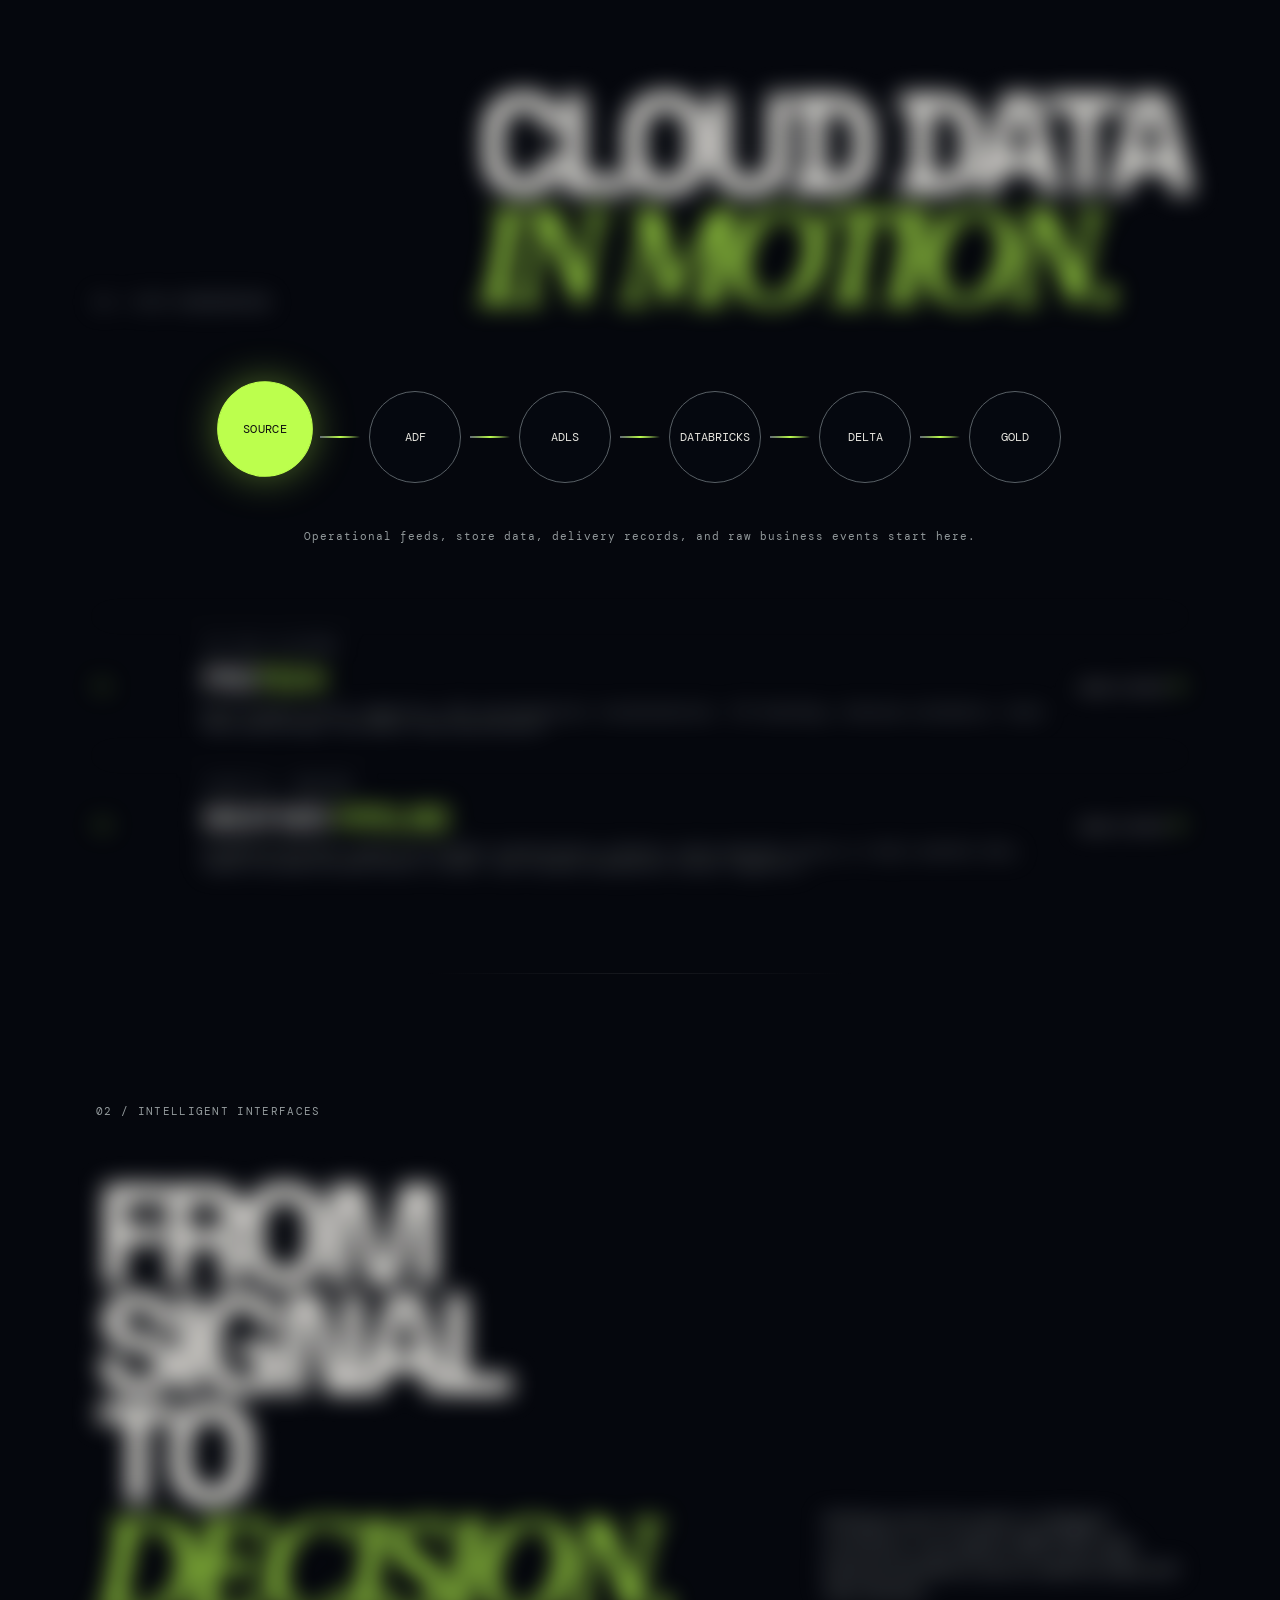
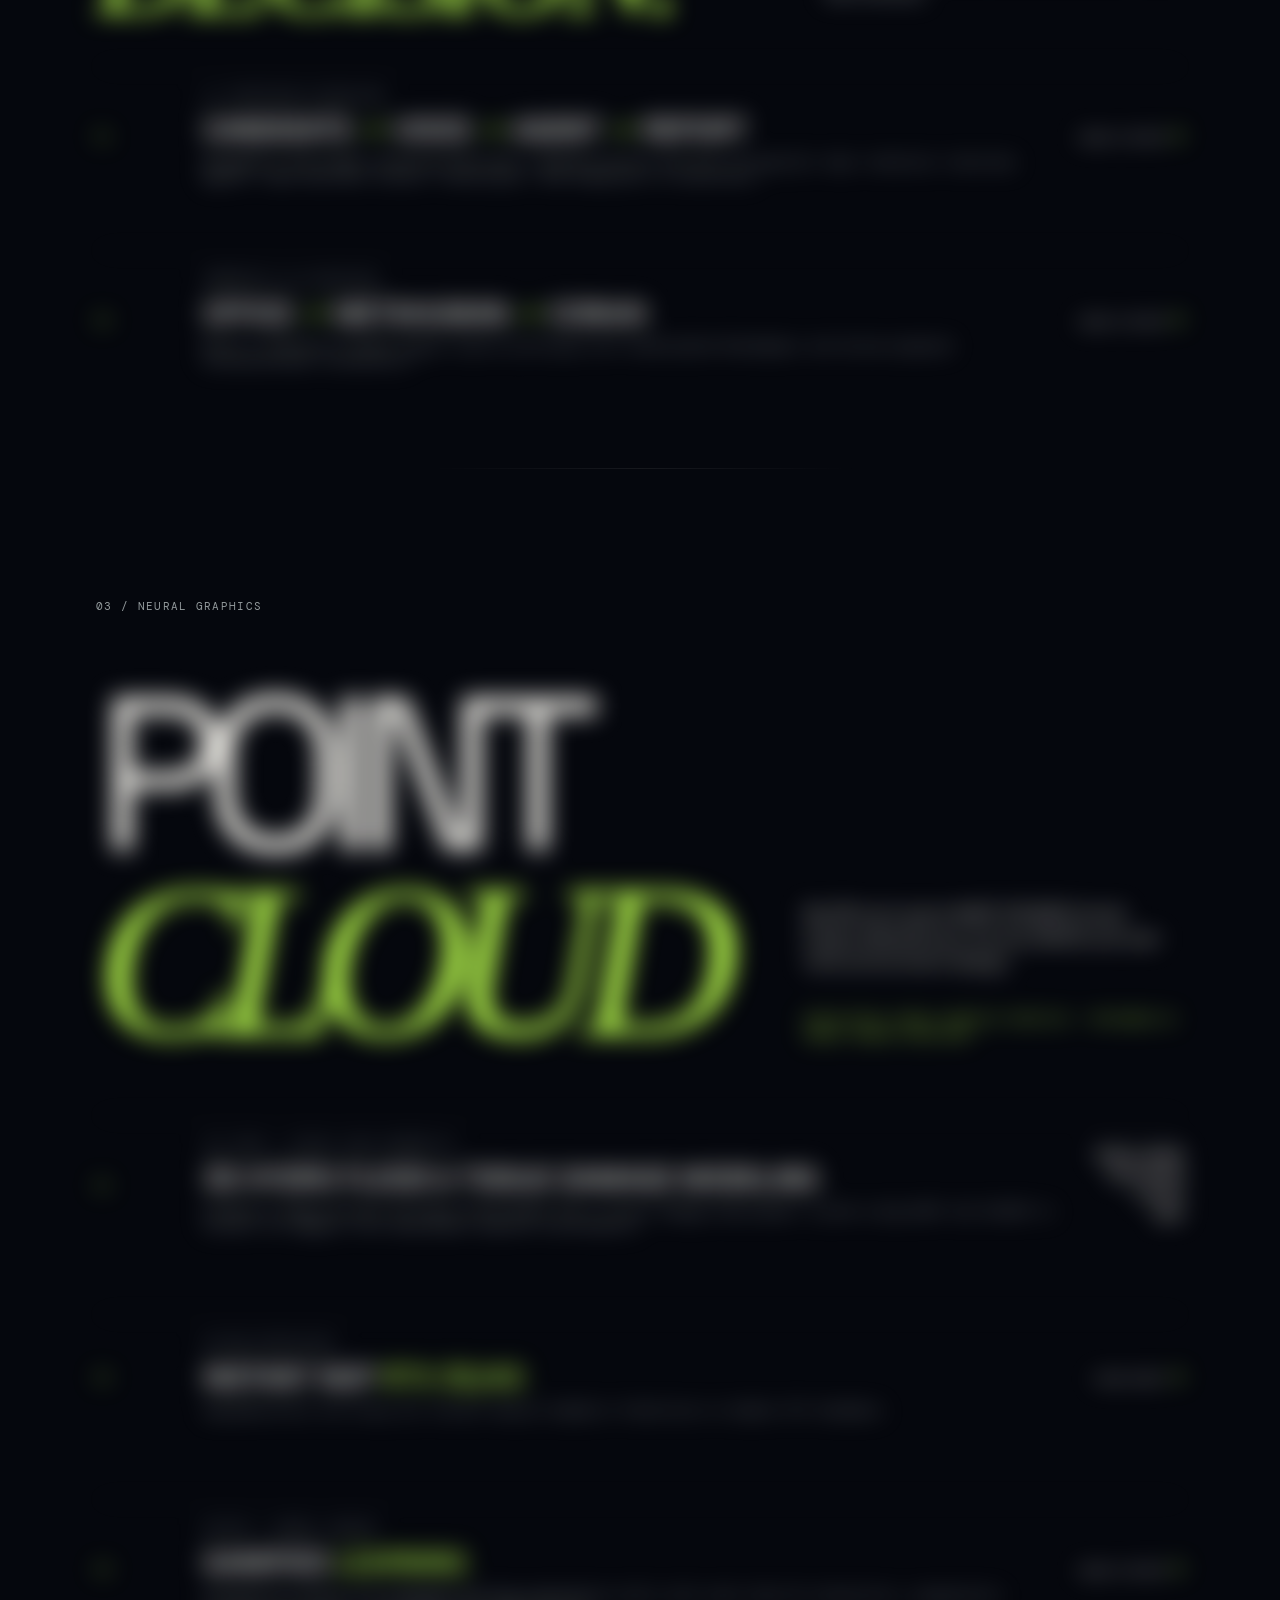
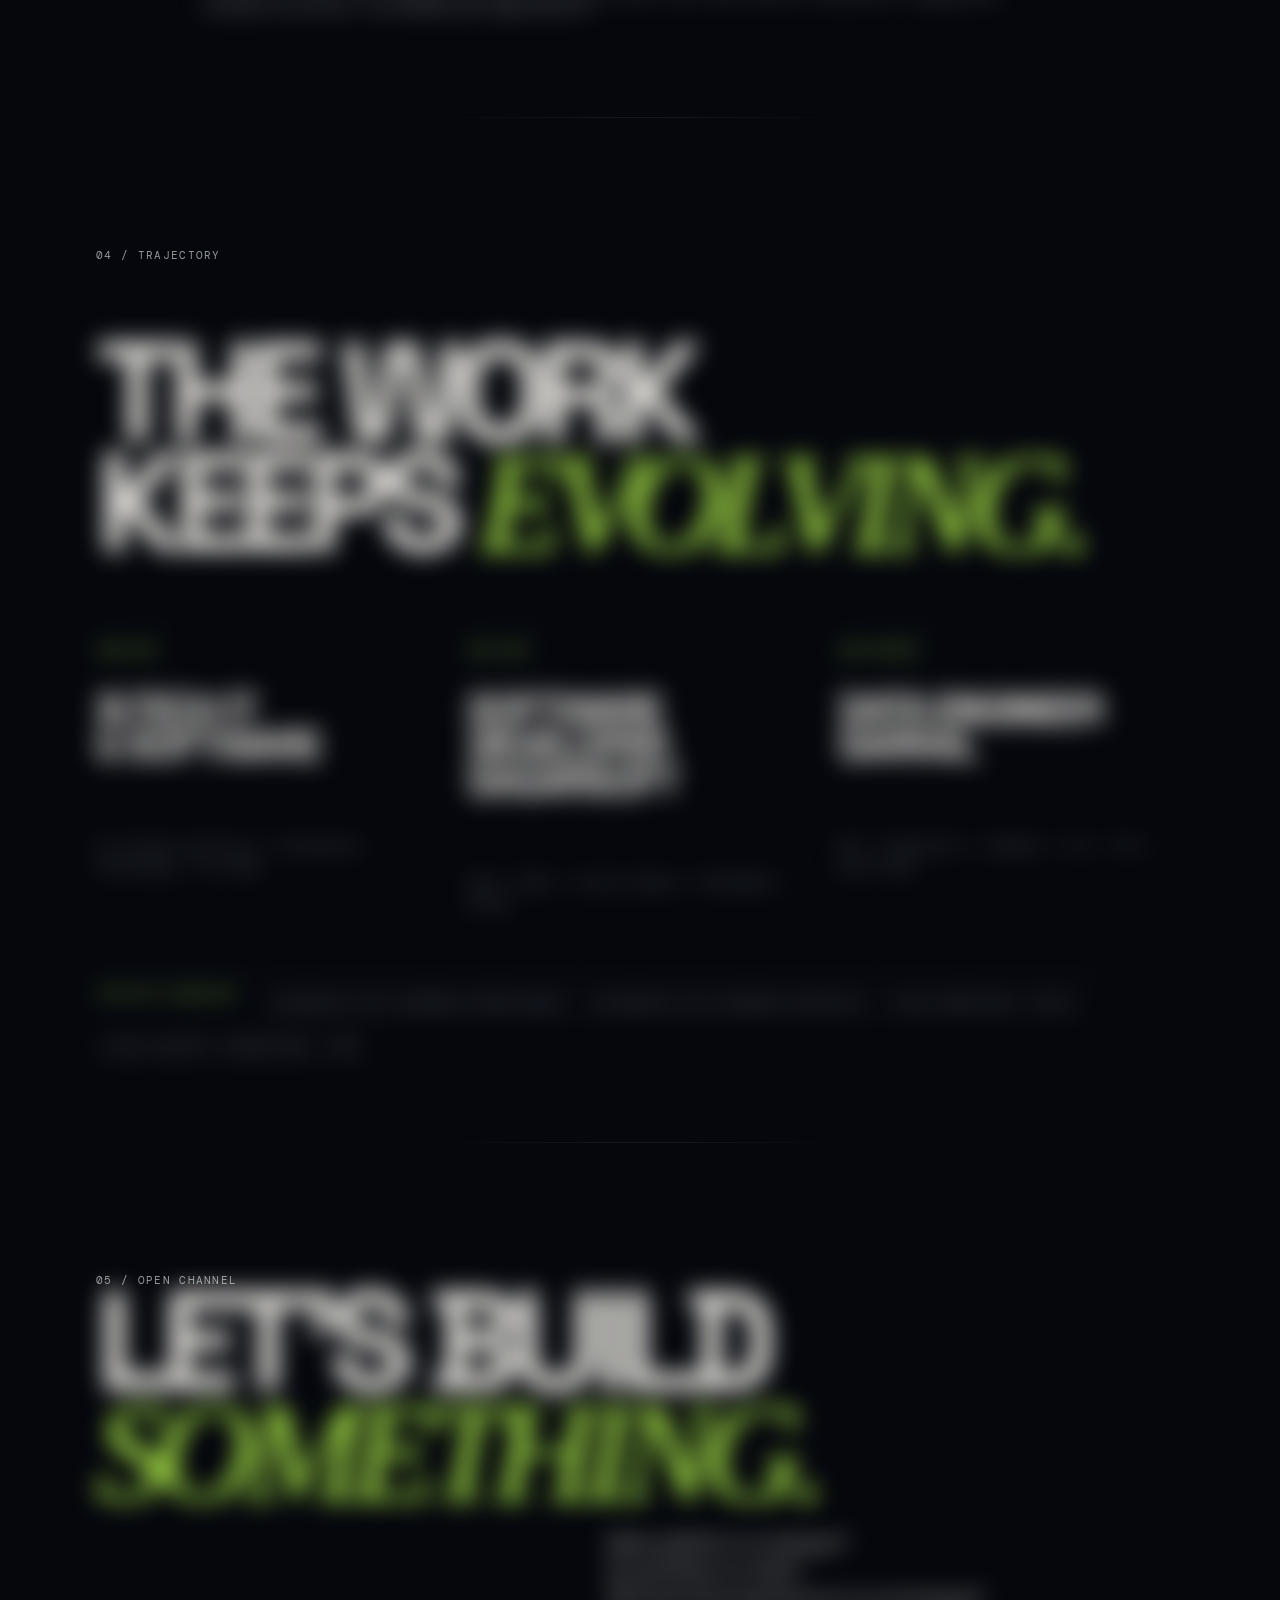
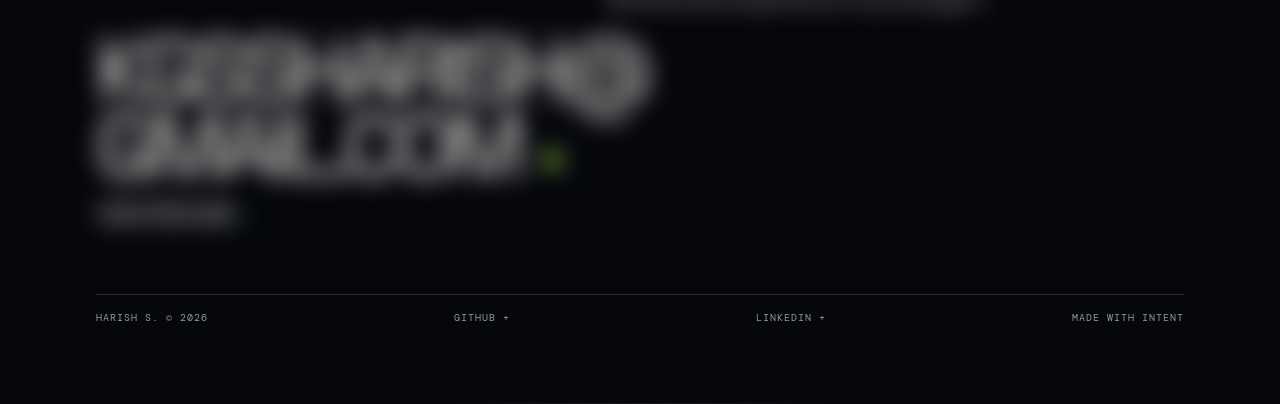
==== commit 58c8e622: "Update portfolio content and responsive project sections" ====
--- a/index.html
+++ b/index.html
@@ -4,7 +4,7 @@
     <meta charset="UTF-8" />
     <meta name="viewport" content="width=device-width, initial-scale=1.0" />
     <meta name="theme-color" content="#05070d" />
-    <title>HARISH.SYS - Data x AI x Software x 3D</title>
+    <title>HARISH.SYS - Data Engineer x AI Automation x 3D</title>
     <link rel="preconnect" href="https://fonts.googleapis.com" />
     <link rel="preconnect" href="https://fonts.gstatic.com" crossorigin />
     <link href="https://fonts.googleapis.com/css2?family=DM+Mono:wght@400;500&family=Space+Grotesk:wght@400;500;600;700&display=swap" rel="stylesheet" />
@@ -30,7 +30,7 @@
         <p class="eyebrow">SCROLL TO NAVIGATE <span>+</span></p>
         <div class="hero__center reveal"><h1>HARISH<br/><em>S</em></h1><p class="hero__role">DATA ENGINEER <b>x</b> AI SYSTEMS <b>x</b> SOFTWARE <b>x</b> 3D</p></div>
         <div class="hero__footer reveal">
-          <p>Databricks Certified Data Engineer building scalable ETL pipelines, AI-driven applications, and immersive technical systems.</p>
+          <p>Data Engineer and AI automation developer building dependable IoT data platforms, conversational workflows, and immersive technical systems.</p>
           <div style="display: flex; align-items: center; gap: 32px;">
             <a href="Harish_Resume.html" target="_blank" style="text-decoration:none; color:var(--accent); font-weight:600; display:flex; align-items:center; gap:8px;">VIEW RESUME <b>+</b></a>
             <p style="margin: 0;">EXPLORE THE<br/>DATA CORE <b>+</b></p>
@@ -40,7 +40,7 @@
 
       <section class="panel intro" data-chapter="01">
         <p class="eyebrow">01 / THE DATA CORE</p>
-        <div class="reveal"><p class="intro__lead">BUILDING<br/>SYSTEMS THAT <em>SCALE.</em></p><p class="intro__copy">Expertise in Medallion Architecture, optimizing big data workflows, and leveraging cloud-native technologies to improve data quality and automate orchestration.</p></div>
+        <div class="reveal"><p class="intro__lead">BUILDING<br/>SYSTEMS THAT <em>SCALE.</em></p><p class="intro__copy">I work across Azure Data Factory, Databricks, PySpark, Delta Lake, Python asyncio, Event Hubs, and workflow automation to turn raw signals into reliable decisions.</p></div>
       </section>
 
       <section class="panel data" id="data" data-chapter="01">
@@ -49,25 +49,26 @@
           <button data-node="SOURCE">SOURCE</button><i></i><button data-node="ADF">ADF</button><i></i><button data-node="ADLS">ADLS</button><i></i><button data-node="DATABRICKS">DATABRICKS</button><i></i><button data-node="DELTA">DELTA</button><i></i><button data-node="GOLD">GOLD</button>
         </div>
         <p class="detail" id="pipelineDetail">HOVER OVER A SYSTEM NODE TO INSPECT THE PIPELINE.</p>
-        <div class="case reveal" style="margin-top:60px"><div class="case__number">01</div><div><p class="case__type">GITHUB REPOSITORY</p><h3>PRO<span>TECH</span></h3><p>Data analytics repository demonstrating structured data processing workflows.</p></div><a class="case__open" href="https://github.com/S-HARISH44/PROTECH" target="_blank" style="text-decoration:none; color:inherit; display:block">VIEW REPO <b>+</b></a></div>
+        <div class="case reveal" style="margin-top:60px"><div class="case__number">01</div><div><p class="case__type">IOT DATA PLATFORM</p><h3>PRO<span>TECH</span></h3><p>Multi-tenant sensor ingestion: ADF and Databricks transformations, TCP decoding, checksum validation, Event Hubs publishing, and Delta Lake persistence.</p></div><span class="case__open">VIEW SYSTEM <b>+</b></span></div>
+        <div class="case reveal"><div class="case__number">02</div><div><p class="case__type">CLOUD ETL / WEATHER</p><h3>WEATHER <span>PIPELINE</span></h3><p>Parameterized ADF Lookup and ForEach orchestration collects store-specific hourly or daily weather data, lands run-partitioned files in ADLS, and invokes Databricks Silver ingestion.</p></div><span class="case__open">VIEW SYSTEM <b>+</b></span></div>
       </section>
 
 
       <section class="panel ai" id="ai" data-chapter="02">
         <p class="eyebrow">02 / INTELLIGENT INTERFACES</p>
         <div class="section-title reveal"><h2>FROM SIGNAL<br/>TO <em>DECISION.</em></h2><p>Software work focused on intelligent workflows: voice agents, REST APIs, data-backed evaluations, secure realtime state, and fast retrieval.</p></div>
-        <div class="case reveal"><div class="case__number">01</div><div><p class="case__type">AI INTERVIEW AGENT</p><h3>CANDIDATE <span>-></span> VOICE <span>-></span> AGENT <span>-></span> REPORT</h3><p>Built a high-performance automation platform using Vapi, integrating 10+ RESTful APIs for candidate evaluation.</p></div><button class="case__open">VIEW SYSTEM <b>+</b></button></div>
-        <div class="case reveal"><div class="case__number">02</div><div><p class="case__type">REAL-TIME BACKEND</p><h3>CLIENT <span>-></span> API <span>-></span> FIREBASE <span>-></span> DATA</h3><p>Managed secure state for 500+ users with advanced data modeling and SQL Server schemas, reducing API latency by 35%.</p></div><button class="case__open">VIEW SYSTEM <b>+</b></button></div>
+        <div class="case reveal"><div class="case__number">01</div><div><p class="case__type">AI INTERVIEW AUTOMATION</p><h3>CANDIDATE <span>-></span> VOICE <span>-></span> AGENT <span>-></span> REPORT</h3><p>Designed a two-stage screening flow with a general HR bot and five JD-specific Vapi technical interview agents. Make delivers scores, transcripts, and summaries to recruiters.</p></div><span class="case__open">VIEW SYSTEM <b>+</b></span></div>
+        <div class="case reveal"><div class="case__number">02</div><div><p class="case__type">IMMERSIVE 3D INTERVIEW</p><h3>OFFICE <span>-></span> METAHUMAN <span>-></span> CONVAI</h3><p>Built a realistic Unreal Engine office prototype with handcrafted MetaHumans and Convai-powered conversational interaction.</p></div><span class="case__open">VIEW SYSTEM <b>+</b></span></div>
       </section>
 
       <section class="panel neural" id="neural" data-chapter="03">
-        <p class="eyebrow">03 / NEURAL GRAPHICS</p><div class="neural__copy reveal"><p class="giant">POINT<br/><em>CLOUD</em></p><div><p>Before data pipelines, I was experimenting with spatial data: NeRF, COLMAP, Unreal Engine, MetaHuman, AR/VR, and 3D model generation.</p><p class="publication">PUBLICATION: NEURAL GRAPHICS PRIMITIVE - METAHUMAN IN UNREAL ENGINE USING NERF</p></div></div>
+        <p class="eyebrow">03 / NEURAL GRAPHICS</p><div class="neural__copy reveal"><p class="giant">POINT<br/><em>CLOUD</em></p><div><p>My 3D work spans NeRF, COLMAP, Unreal Engine, MetaHuman, Convai, AR/VR, and real-time environment design.</p><p class="publication">PUBLICATION: NEURAL GRAPHICS PRIMITIVE - METAHUMAN IN UNREAL ENGINE USING NERF</p></div></div>
         <div class="case reveal" style="margin-top:10px">
           <div class="case__number">01</div>
           <div>
             <p class="case__type">IEI 2023 / ICHACK 2022 RUNNER-UP</p>
             <h3>3D HYDRO FLOOD & TISSUE DAMAGE MODELING</h3>
-            <p>Engineered a high-accuracy 3D hydro flood model and a tissue damage measurement system to support UN SDG Goal 3. Utilized Neural Radiance Fields (NeRF) and COLMAP to convert standard 2D imaging into measurable, immersive 3D spatial environments.</p>
+            <p>Created a high-accuracy 3D hydro flood model and a tissue damage measurement system using NeRF and COLMAP to convert 2D imagery into measurable spatial environments.</p>
           </div>
           <div style="display:flex; flex-direction:column; gap:4px; font-size:12px; font-weight:600; color:var(--text-dim); text-align:right;">
             <span>UNREAL ENGINE</span>
@@ -77,11 +78,12 @@
           </div>
         </div>
         <div class="case reveal" style="margin-top:10px"><div class="case__number">02</div><div><p class="case__type">GITHUB REPOSITORY</p><h3>INSTANT NGP <span>RTX 30/40</span></h3><p>Implementation and setup for Instant Neural Graphics Primitives on modern RTX hardware.</p></div><a class="case__open" href="https://github.com/S-HARISH44/Instant-NGP-for-RTX-3000-and-4000" target="_blank" style="text-decoration:none; color:inherit; display:block">VIEW REPO <b>+</b></a></div>
+        <div class="case reveal" style="margin-top:10px"><div class="case__number">03</div><div><p class="case__type">EDTECH / UNREAL ENGINE</p><h3>GAMIFIED <span>LEARNING</span></h3><p>Interactive course and language-learning experiences built with real-time 3D interaction, progression-oriented activities, and educational gamification.</p></div><span class="case__open">VIEW SYSTEM <b>+</b></span></div>
       </section>
 
       <section class="panel trajectory" id="trajectory" data-chapter="04">
         <p class="eyebrow">04 / TRAJECTORY</p><h2 class="reveal">THE WORK<br/>KEEPS <em>EVOLVING.</em></h2>
-        <div class="timeline reveal"><article><p>2020-2024</p><h3>B.TECH IT<br/>& SOFTWARE</h3><span>Sri Sairam Institute / High-performance APIs / Realtime Systems</span></article><article><p>2024-2025</p><h3>DATA ENGINEER<br/>SAGARSOFT</h3><span>Azure / ADF / Databricks / Medallion Architecture / PySpark</span></article><article><p>2026</p><h3>CERTIFIED DATA<br/>PROFESSIONAL</h3><span>Databricks Professional & Associate Certifications</span></article></div>
+        <div class="timeline reveal"><article><p>2020-2024</p><h3>B.TECH IT<br/>& SOFTWARE</h3><span>Sri Sairam Institute / Information Technology / 8.8 CGPA</span></article><article><p>2024-2025</p><h3>SOFTWARE DEVELOPER<br/>SAGARSOFT</h3><span>Vapi / Make / Unreal Engine / MetaHuman / Convai</span></article><article><p>2025-PRESENT</p><h3>DATA ENGINEER<br/>SARRAL</h3><span>ADF / Databricks / PySpark / IoT / TCP / Event Hubs</span></article></div>
         <div class="certs reveal"><p>VERIFIED KNOWLEDGE</p><span>DATABRICKS DATA ENGINEER PROFESSIONAL</span><span>DATABRICKS DATA ENGINEER ASSOCIATE</span><span>CLOUD COMPUTING / NPTEL</span><span>CLOUD SECURITY FOUNDATIONS / AWS</span></div>
       </section>
 
--- a/style.css
+++ b/style.css
@@ -1,3 +1,27 @@
 :root{--ink:#e7e5df;--muted:#939a9c;--lime:#bcff4d;--aqua:#57e6ff;--violet:#a783ff;--line:rgba(231,229,223,.18);--bg:#05070d}*{box-sizing:border-box}html{scroll-behavior:smooth;background:var(--bg)}body{margin:0;background:var(--bg);color:var(--ink);font-family:"Space Grotesk",sans-serif;overflow-x:hidden}body:before{content:"";position:fixed;inset:0;z-index:0;pointer-events:none;background:linear-gradient(115deg,rgba(87,230,255,.08),transparent 30%,rgba(188,255,77,.06) 58%,rgba(167,131,255,.09));mix-blend-mode:screen;}#world{position:fixed;inset:0;width:100%;height:100%;z-index:0;pointer-events:none}.grain{position:fixed;z-index:8;inset:0;opacity:.13;pointer-events:none;background-image:url("data:image/svg+xml,%3Csvg viewBox='0 0 180 180' xmlns='http://www.w3.org/2000/svg'%3E%3Cfilter id='n'%3E%3CfeTurbulence type='fractalNoise' baseFrequency='.9' numOctaves='4' stitchTiles='stitch'/%3E%3C/filter%3E%3Crect width='100%25' height='100%25' filter='url(%23n)' opacity='.5'/%3E%3C/svg%3E")}a{color:inherit;text-decoration:none}.boot{position:fixed;z-index:20;inset:0;background:#05070d;padding:28px 32px;display:flex;flex-direction:column;justify-content:space-between;font-family:"DM Mono",monospace;font-size:11px;letter-spacing:.1em}.boot__mark{color:var(--muted);animation:blink 1.2s steps(2,end) infinite}.boot__body{width:min(420px,80vw);margin:auto}.boot__body p{margin:0 0 12px}.boot__track{height:2px;background:#232731;overflow:hidden}.boot__track i{display:block;width:0;height:100%;background:linear-gradient(90deg,var(--lime),var(--aqua));box-shadow:0 0 24px var(--lime);transition:width .17s}.boot__body span{display:block;text-align:right;margin-top:10px;color:var(--lime)}#enter{align-self:flex-end;background:none;border:1px solid var(--line);color:var(--ink);font:inherit;padding:14px 18px;letter-spacing:.12em;cursor:pointer;transition:transform .2s,border-color .2s,background .2s}#enter:hover{transform:translateY(-3px);border-color:var(--lime);background:rgba(188,255,77,.08)}.boot.done{opacity:0;pointer-events:none;transition:opacity .7s ease}.hud{position:fixed;z-index:10;top:0;width:100%;display:flex;justify-content:space-between;padding:25px 30px;mix-blend-mode:screen;font-family:"DM Mono",monospace;font-size:11px;letter-spacing:.08em;transform:translateY(-24px);opacity:0;animation:dropIn .7s ease .9s forwards}.brand{font-size:14px;font-weight:500}.brand span{color:var(--lime)}.hud__meta{color:var(--muted)}.hud__meta i{display:inline-block;width:5px;height:5px;background:var(--lime);border-radius:50%;margin:0 8px;box-shadow:0 0 10px var(--lime);animation:pulseDot 1.6s ease-in-out infinite}.menu{background:none;border:0;color:var(--ink);font:inherit;letter-spacing:.1em;cursor:pointer}.menu span{color:var(--lime);font-size:17px;margin-left:6px}.nav{position:fixed;z-index:9;right:30px;top:66px;width:260px;background:rgba(5,7,13,.94);border:1px solid var(--line);padding:15px;opacity:0;transform:translateY(-15px) scale(.98);pointer-events:none;transition:opacity .3s,transform .3s,border-color .3s;backdrop-filter:blur(18px)}.nav.open{opacity:1;transform:none;pointer-events:auto}.nav a{display:block;border-bottom:1px solid var(--line);padding:14px 5px;font:12px "DM Mono",monospace;transition:color .2s,transform .2s}.nav a:hover,.nav a.active{color:var(--lime);transform:translateX(5px)}.nav a:last-child{border:0}.nav small{color:var(--lime);margin-right:14px}.progress{position:fixed;z-index:9;right:30px;bottom:28px;display:flex;gap:10px;align-items:center;font:11px "DM Mono",monospace;color:var(--muted)}.progress>div{height:1px;width:85px;background:#596066}.progress i{display:block;height:100%;width:0;background:linear-gradient(90deg,var(--lime),var(--aqua));box-shadow:0 0 10px var(--lime);transition:.1s}.progress span:first-child{color:var(--lime)}main{position:relative;z-index:1}.panel{min-height:85vh;padding:130px 7.5vw 80px;display:flex;flex-direction:column;justify-content:center;position:relative;isolation:isolate}.panel:after{content:"";position:absolute;left:7.5vw;right:7.5vw;bottom:0;height:1px;background:linear-gradient(90deg,transparent,var(--line),transparent);transform:scaleX(.4);opacity:.45}.panel.in-view:after{animation:lineScan 1.2s ease forwards}.eyebrow{font:11px "DM Mono",monospace;letter-spacing:.12em;color:var(--muted);margin:0}.eyebrow span{color:var(--lime);font-size:18px;margin-left:6px}.hero{justify-content:space-between}.systemline{font:11px "DM Mono",monospace;letter-spacing:.13em}.systemline i{display:inline-block;width:6px;height:6px;background:var(--lime);border-radius:50%;margin:0 8px}.hero__center{text-align:center;margin:auto}.hero h1{font-size:clamp(100px,20vw,290px);line-height:.67;margin:32px 0 45px;letter-spacing:-.1em;font-weight:600;text-shadow:0 0 36px rgba(188,255,77,.08);animation:titleFloat 7s ease-in-out infinite}.hero h1 em{font-family:Georgia,serif;font-weight:400;color:var(--lime);text-shadow:0 0 30px rgba(188,255,77,.34)}.hero__role{font:12px "DM Mono",monospace;letter-spacing:.12em}.hero__role b{color:var(--lime);padding:0 7px}.hero__footer{display:flex;justify-content:space-between;align-items:end;font-size:15px;line-height:1.4}.hero__footer p:first-child{max-width:420px}.hero__footer p:last-child{font:11px "DM Mono",monospace;letter-spacing:.1em;text-align:right}.hero__footer b{color:var(--lime);font-size:19px}.intro{justify-content:center;gap:45px;}.intro__lead{font-size:clamp(54px,9vw,140px);line-height:.82;letter-spacing:-.07em;margin:0}.intro em,h2 em,.giant em{font-family:Georgia,serif;font-weight:400;color:var(--lime)}.intro__copy{font-size:19px;line-height:1.4;max-width:470px;margin:40px 0 0 45%;color:#c3c5c5}.systems{display:flex;justify-content:space-between;padding-top:50px;border-top:1px solid var(--line);font:11px "DM Mono",monospace;letter-spacing:.11em}.systems span{position:relative;transition:transform .35s,color .35s}.systems span:before{content:"";display:inline-block;width:7px;height:7px;background:var(--lime);border-radius:50%;margin-right:7px;box-shadow:0 0 12px var(--lime)}.systems span:hover{color:var(--lime);transform:translateY(-6px)}.section-title h2,h2{font-size:clamp(64px,11vw,172px);line-height:.78;letter-spacing:-.08em;margin:18px 0 0}.pipeline{margin:80px auto 35px;width:min(900px,100%);display:flex;align-items:center;justify-content:center;flex-wrap:wrap;gap:9px}.pipeline button{font:12px "DM Mono",monospace;color:var(--ink);background:rgba(6,10,18,.6);border:1px solid #596066;border-radius:50%;width:92px;height:92px;cursor:pointer;transition:transform .25s,background .25s,border-color .25s,box-shadow .25s;position:relative;overflow:hidden}.pipeline button:after{content:"";position:absolute;inset:-35%;background:linear-gradient(110deg,transparent,rgba(255,255,255,.22),transparent);transform:translateX(-90%) rotate(20deg)}.pipeline button:hover,.pipeline button.active{color:#111;background:var(--lime);border-color:var(--lime);box-shadow:0 0 40px #bcff4d66;transform:translateY(-8px) scale(1.04)}.pipeline button:hover:after,.pipeline button.active:after{animation:sheen 1.1s ease}.pipeline i{display:block;flex-shrink:0;width:40px;height:2px;background:linear-gradient(90deg,#69717a,transparent);position:relative;overflow:hidden}.pipeline i:after{content:"";position:absolute;inset:0;background:linear-gradient(90deg,transparent,var(--lime),transparent);animation:pipePulse 1.8s linear infinite}.detail{text-align:center;font:11px "DM Mono",monospace;color:var(--muted);letter-spacing:.09em;min-height:16px;transition:opacity .2s,transform .2s}.detail.is-changing{opacity:0;transform:translateY(8px)}.metrics{min-height:75vh}.metrics__grid{display:grid;grid-template-columns:repeat(4,1fr);border-top:1px solid var(--line);margin-top:70px}.metrics__grid div{padding:25px 12px;border-right:1px solid var(--line);transition:background .25s,transform .25s}.metrics__grid div:hover{background:rgba(188,255,77,.055);transform:translateY(-6px)}.metrics__grid div:last-child{border:0}.metrics strong{font-size:clamp(40px,6.2vw,95px);letter-spacing:-.08em;font-weight:500;display:inline-block}.metrics strong span{color:var(--lime);font-size:.55em}.metrics p{font:10px "DM Mono",monospace;color:var(--muted);letter-spacing:.1em}.metrics__note{max-width:700px;margin:34px 0 0 auto;color:#b8bdbd;font:12px "DM Mono",monospace;line-height:1.6;letter-spacing:.08em}.ai{gap:45px}.section-title{display:flex;justify-content:space-between;align-items:end;gap:30px}.section-title>p{max-width:360px;color:#b8bdbd;line-height:1.5}.case{display:grid;grid-template-columns:8% 1fr auto;gap:20px;align-items:center;border-top:1px solid var(--line);padding:22px 0;transition:background .25s,padding-left .25s,border-color .25s}.case:hover{padding-left:18px;background:rgba(87,230,255,.04);border-color:rgba(87,230,255,.35)}.case__number,.case__type,.case>div p:last-child,.case__open{font:11px "DM Mono",monospace;letter-spacing:.08em}.case__number{color:var(--lime)}.case__type{color:var(--muted);margin:0}.case h3{font-size:clamp(18px,2.2vw,32px);margin:8px 0;font-weight:500}.case h3 span{color:var(--lime)}.case>div p:last-child{margin:0;color:#b4b9ba}.case__open{border:0;background:none;color:var(--ink);cursor:pointer}.case__open b{color:var(--lime);font-size:18px}.neural{justify-content:center;gap:50px}.neural__copy{display:flex;justify-content:space-between;align-items:end;margin-top:20px}.giant{font-size:clamp(100px,17vw,250px);letter-spacing:-.11em;line-height:.85;margin:0}.neural__copy>div{max-width:380px;font-size:17px;line-height:1.45}.publication{font:11px "DM Mono",monospace;color:var(--lime);line-height:1.5;margin-top:36px}.achievement{display:flex;align-items:end;justify-content:space-between;border-top:1px solid var(--line);padding-top:18px;font:11px "DM Mono",monospace;letter-spacing:.1em}.achievement>span:first-child{font-size:42px;color:var(--lime);letter-spacing:-.08em}.achievement h3{font-size:clamp(36px,5vw,70px);margin:8px 0;letter-spacing:-.07em}.trajectory{gap:58px}.timeline{display:grid;grid-template-columns:repeat(3,1fr);gap:25px}.timeline article{border-top:1px solid var(--line);padding-top:15px;transition:transform .3s,border-color .3s}.timeline article:hover{transform:translateY(-8px);border-color:var(--lime)}.timeline p{color:var(--lime);font:11px "DM Mono",monospace}.timeline h3{font-size:clamp(25px,3.3vw,49px);letter-spacing:-.07em;line-height:.85;margin:35px 0 70px}.timeline span,.certs{font:11px "DM Mono",monospace;letter-spacing:.08em;color:var(--muted)}.certs{border-top:1px solid var(--line);padding-top:16px;display:flex;gap:12px;flex-wrap:wrap}.certs p{color:var(--lime);margin:0 15px 0 0}.certs span{border:1px solid var(--line);padding:8px;transition:color .2s,border-color .2s,transform .2s}.certs span:hover{color:var(--ink);border-color:var(--lime);transform:translateY(-4px)}.contact{justify-content:space-between}.contact h2{margin:0}.contact__prompt{font-size:20px;line-height:1.4;margin-left:47%}.email{font-size:clamp(32px,7vw,100px);letter-spacing:-.07em;line-height:.85;margin-top:auto;transition:color .25s,text-shadow .25s}.email:hover{color:var(--lime);text-shadow:0 0 34px rgba(188,255,77,.25)}.email b{color:var(--lime);font-size:.55em}.contact footer{border-top:1px solid var(--line);padding-top:16px;margin-top:70px;display:flex;justify-content:space-between;font:10px "DM Mono",monospace;letter-spacing:.1em;color:var(--muted);gap:14px}.contact footer a:hover{color:var(--lime)}.toast{position:fixed;z-index:12;bottom:65px;left:50%;transform:translate(-50%,20px);background:#d7ff9e;color:#10120e;padding:12px 16px;font:11px "DM Mono",monospace;opacity:0;transition:.3s;pointer-events:none}.toast.show{opacity:1;transform:translate(-50%,0)}.reveal{opacity:0;transform:translateY(46px);filter:blur(12px);transition:opacity .85s ease,transform .85s ease,filter .85s ease}.reveal.in-view{opacity:1;transform:none;filter:blur(0)}.panel.in-view .systems span{animation:riseIn .8s ease both}.panel.in-view .systems span:nth-child(2){animation-delay:.08s}.panel.in-view .systems span:nth-child(3){animation-delay:.16s}.panel.in-view .systems span:nth-child(4){animation-delay:.24s}
  @keyframes atmosphere{0%{opacity:.55;transform:translate3d(-2%,0,0)}100%{opacity:.95;transform:translate3d(2%,0,0)}}@keyframes blink{50%{opacity:.45}}@keyframes dropIn{to{transform:none;opacity:1}}@keyframes pulseDot{50%{transform:scale(1.8);opacity:.5}}@keyframes titleFloat{50%{transform:translateY(-10px)}}@keyframes lineScan{to{transform:scaleX(1);opacity:1}}@keyframes sheen{to{transform:translateX(110%) rotate(20deg)}}@keyframes pipePulse{0%{transform:translateX(-100%)}100%{transform:translateX(100%)}}@keyframes riseIn{from{opacity:0;transform:translateY(18px)}to{opacity:1;transform:none}}
- @media(max-width:720px){.hud{padding:20px}.hud__meta{display:none}.progress{right:20px}.panel{padding:90px 22px 35px;min-height:100svh}.hero h1{font-size:30vw}.hero__footer{gap:20px}.hero__footer p{font-size:12px}.hero__footer p:last-child{display:none}.intro__copy{margin-left:0;font-size:16px}.systems{gap:12px;flex-wrap:wrap}.pipeline{margin:50px auto 20px;gap:5px}.pipeline button{width:75px;height:75px;font-size:10px}.pipeline i{width:12px}.metrics__grid{grid-template-columns:repeat(2,1fr);margin-top:40px}.metrics__grid div:nth-child(2){border-right:0}.metrics__grid div{border-bottom:1px solid var(--line)}.section-title,.neural__copy{display:block}.section-title>p{margin-top:25px}.case{grid-template-columns:25px 1fr}.case__open{display:none}.case h3{line-height:1.15}.neural__copy>div{margin:50px 0 0}.achievement{gap:12px}.achievement>span:last-child{display:none}.timeline{grid-template-columns:1fr}.timeline h3{margin:25px 0}.contact__prompt{margin-left:0}.contact footer span:last-child{display:none}.email{font-size:12vw}.nav{right:20px}.boot{padding:22px}}
+@media(max-width:720px){.hud{padding:20px}.hud__meta{display:none}.progress{right:20px}.panel{padding:90px 22px 35px;min-height:100svh}.hero h1{font-size:30vw}.hero__footer{gap:20px}.hero__footer p{font-size:12px}.hero__footer p:last-child{display:none}.intro__copy{margin-left:0;font-size:16px}.systems{gap:12px;flex-wrap:wrap}.pipeline{margin:50px auto 20px;gap:5px}.pipeline button{width:75px;height:75px;font-size:10px}.pipeline i{width:12px}.metrics__grid{grid-template-columns:repeat(2,1fr);margin-top:40px}.metrics__grid div:nth-child(2){border-right:0}.metrics__grid div{border-bottom:1px solid var(--line)}.section-title,.neural__copy{display:block}.section-title>p{margin-top:25px}.case{grid-template-columns:25px 1fr}.case__open{display:none}.case h3{line-height:1.15}.neural__copy>div{margin:50px 0 0}.achievement{gap:12px}.achievement>span:last-child{display:none}.timeline{grid-template-columns:1fr}.timeline h3{margin:25px 0}.contact__prompt{margin-left:0}.contact footer span:last-child{display:none}.email{font-size:12vw}.nav{right:20px}.boot{padding:22px}}
+
+/* Content updates: stronger project reveals and touch-friendly controls */
+.case { position: relative; overflow: hidden; }
+.case:before { content: ''; position: absolute; left: 0; top: 0; width: 2px; height: 100%; background: linear-gradient(var(--lime), var(--aqua)); transform: scaleY(0); transform-origin: top; transition: transform .45s ease; }
+.case:hover:before, .case.in-view:before { transform: scaleY(1); }
+.case.in-view { animation: caseLift .7s ease both; }
+.case.in-view:nth-of-type(3) { animation-delay: .1s; }
+.case.in-view:nth-of-type(4) { animation-delay: .2s; }
+.case__type { transition: color .3s; }
+.case:hover .case__type { color: var(--aqua); }
+.case__open { white-space: nowrap; }
+@keyframes caseLift { from { opacity: 0; transform: translateY(24px); } to { opacity: 1; transform: translateY(0); } }
+@media(max-width:720px) {
+  .hud { padding: 18px 16px; }
+  .nav { right: 16px; left: 16px; width: auto; }
+  .panel { padding-left: 20px; padding-right: 20px; }
+  .hero__footer { flex-direction: column; align-items: flex-start; }
+  .hero__footer > div { gap: 16px !important; }
+  .pipeline button { width: 68px; height: 68px; }
+  .pipeline i { width: 8px; }
+  .case { gap: 12px; padding: 20px 0; }
+  .case > div p:last-child { line-height: 1.5; }
+  .contact footer { flex-wrap: wrap; }
+}
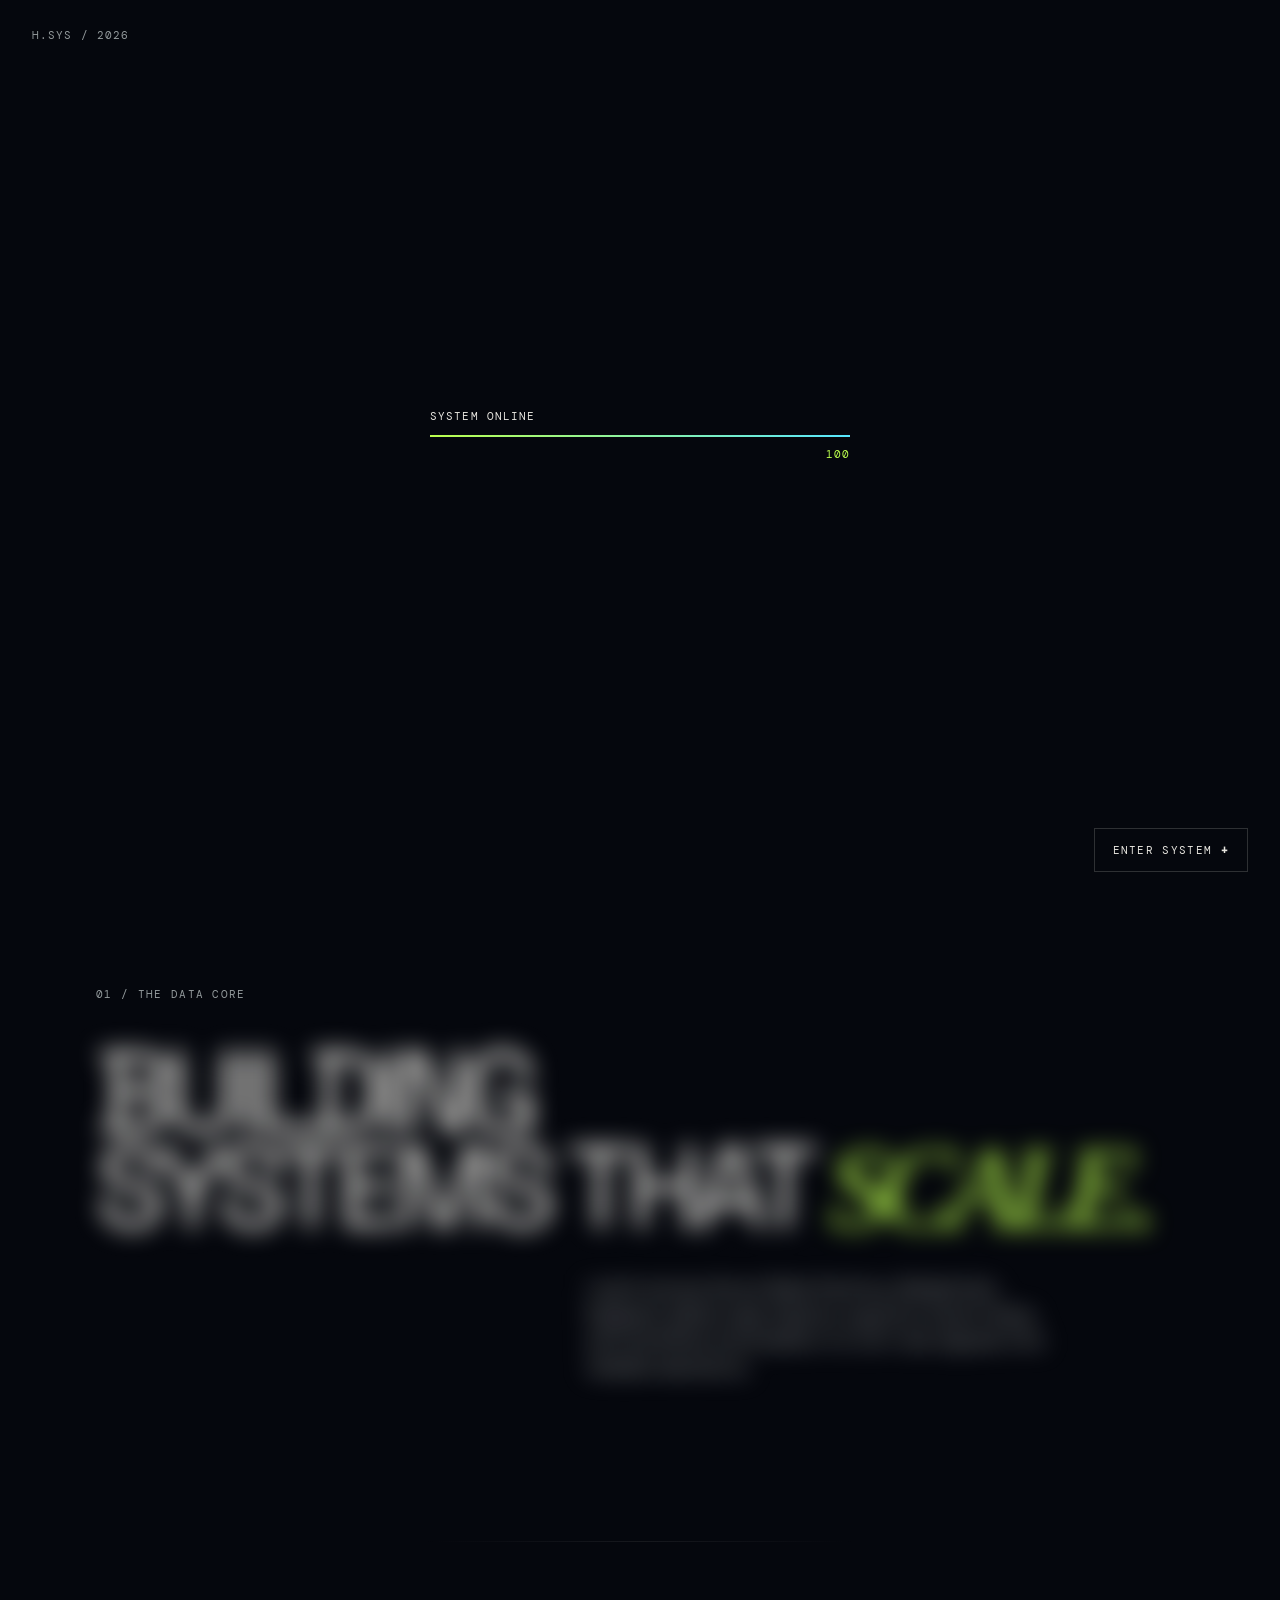
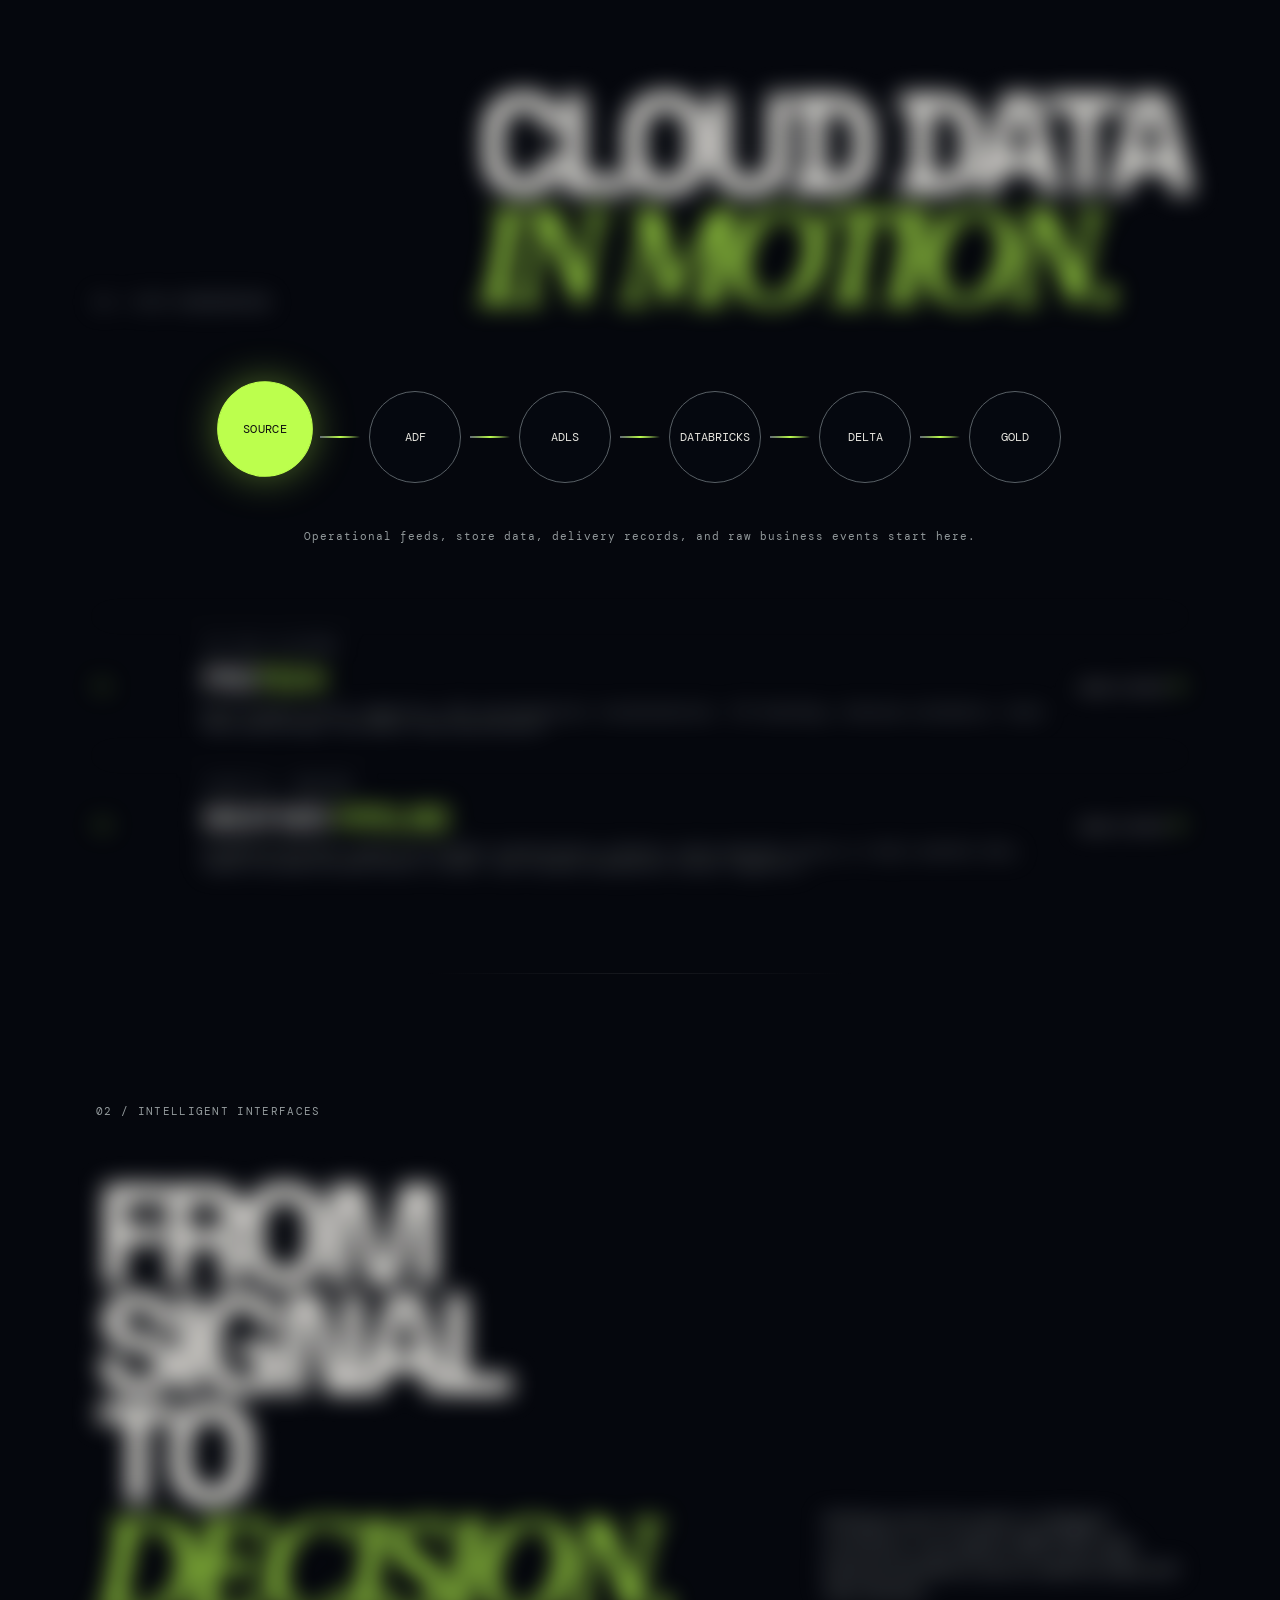
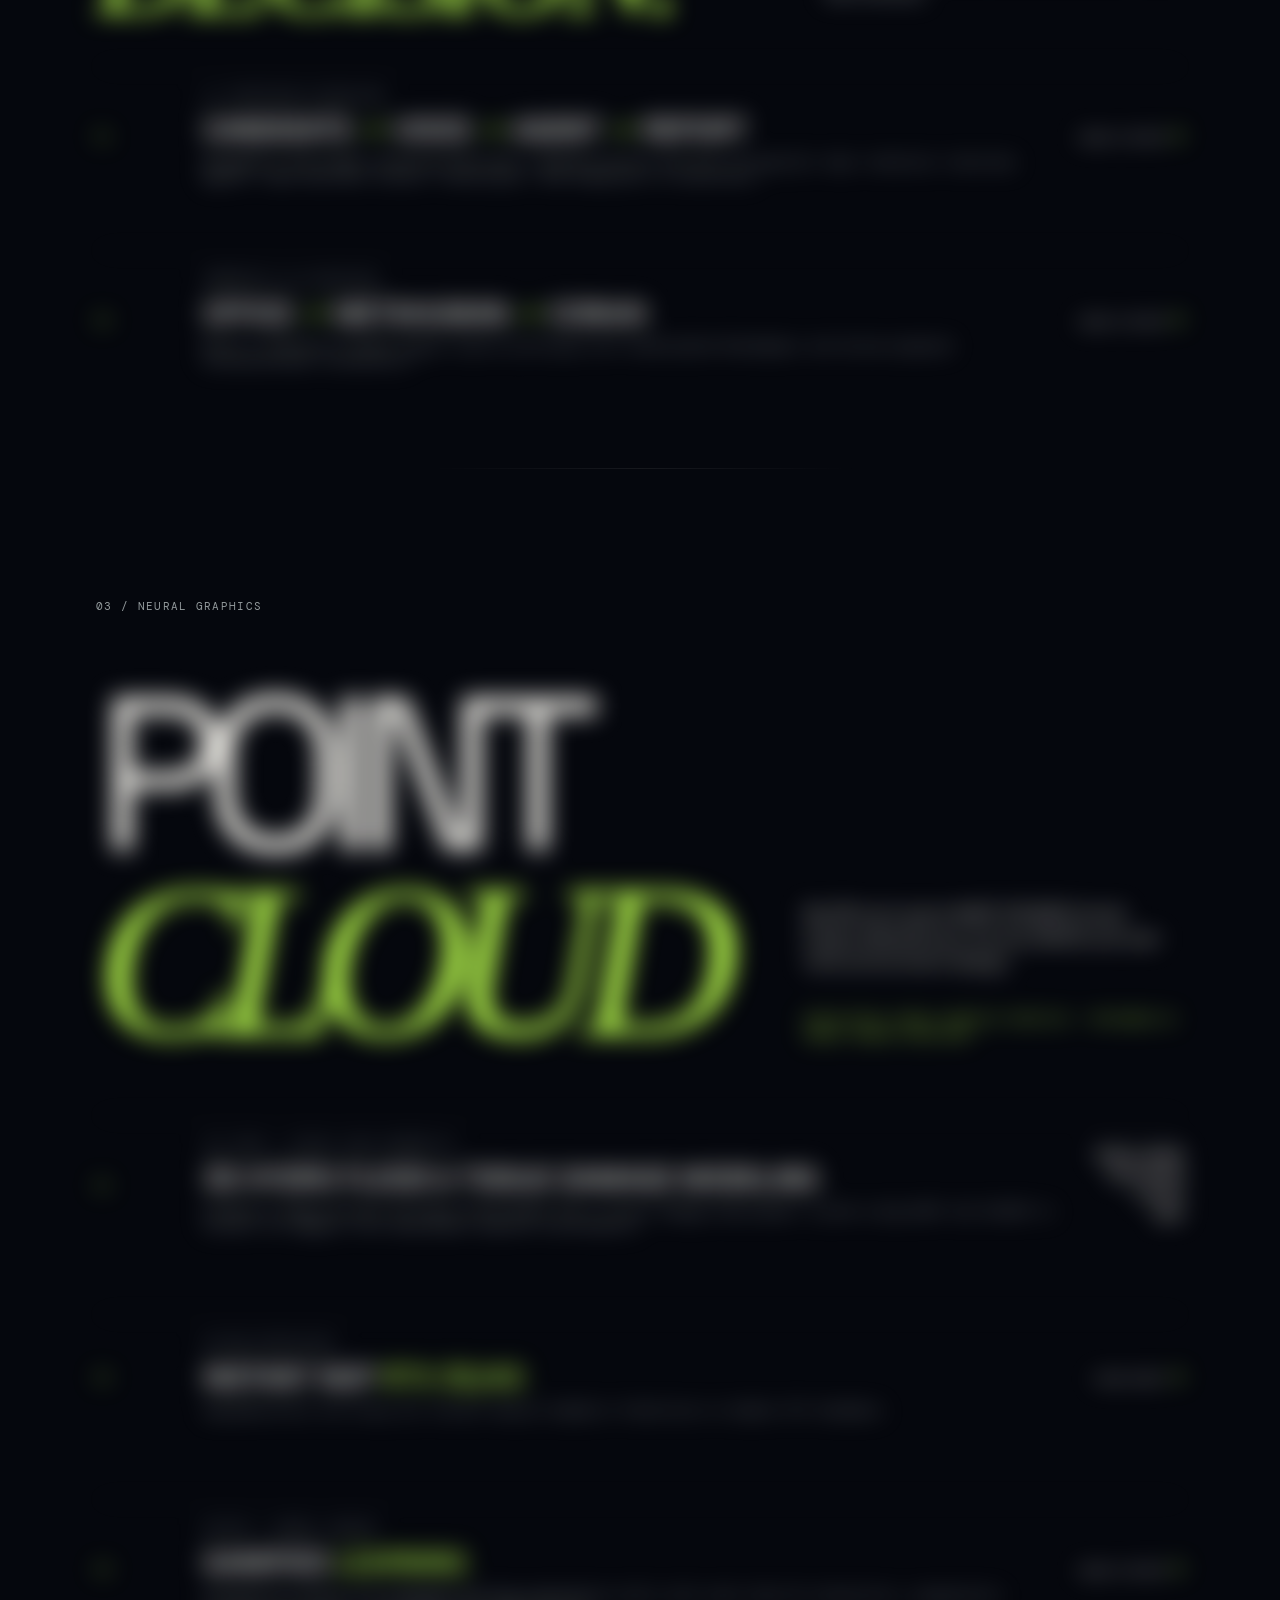
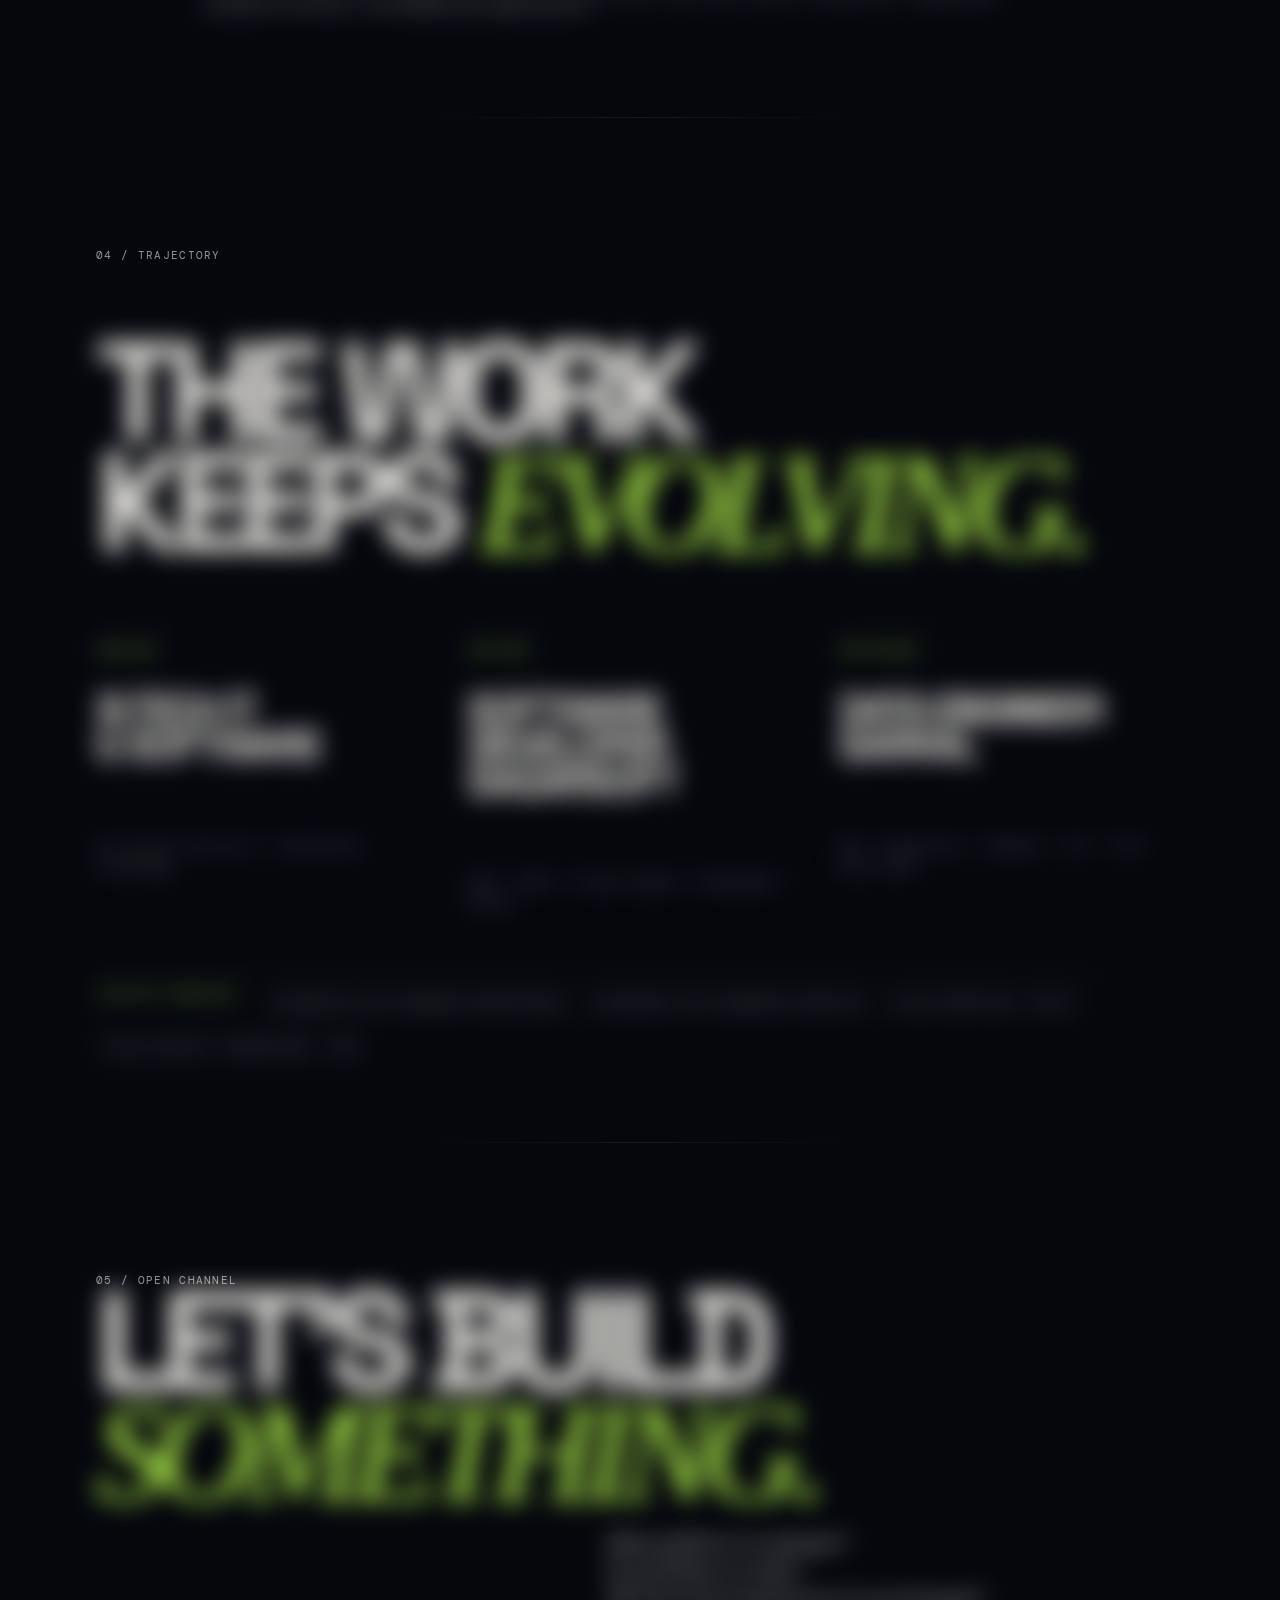
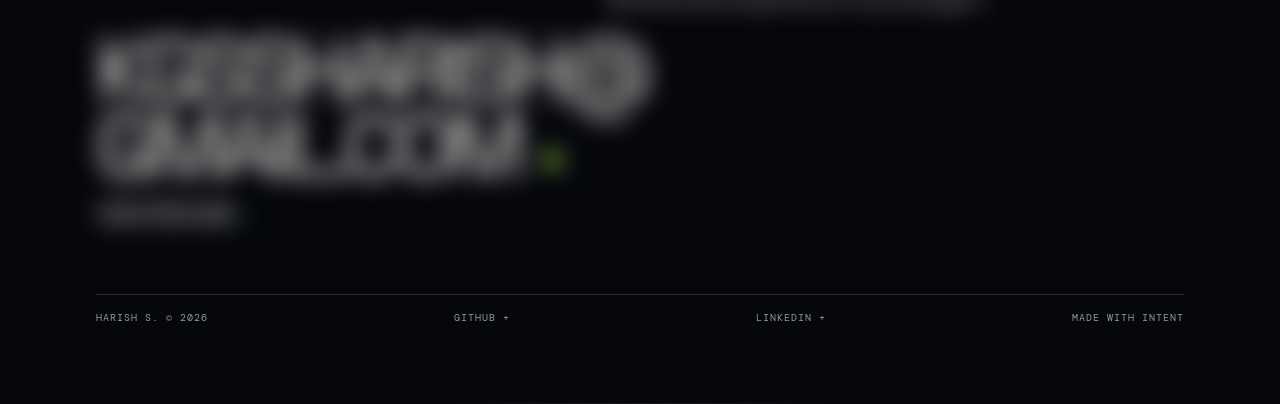
==== commit 694fac02: "Remove CGPA from portfolio education timeline" ====
--- a/index.html
+++ b/index.html
@@ -83,7 +83,7 @@
 
       <section class="panel trajectory" id="trajectory" data-chapter="04">
         <p class="eyebrow">04 / TRAJECTORY</p><h2 class="reveal">THE WORK<br/>KEEPS <em>EVOLVING.</em></h2>
-        <div class="timeline reveal"><article><p>2020-2024</p><h3>B.TECH IT<br/>& SOFTWARE</h3><span>Sri Sairam Institute / Information Technology / 8.8 CGPA</span></article><article><p>2024-2025</p><h3>SOFTWARE DEVELOPER<br/>SAGARSOFT</h3><span>Vapi / Make / Unreal Engine / MetaHuman / Convai</span></article><article><p>2025-PRESENT</p><h3>DATA ENGINEER<br/>SARRAL</h3><span>ADF / Databricks / PySpark / IoT / TCP / Event Hubs</span></article></div>
+        <div class="timeline reveal"><article><p>2020-2024</p><h3>B.TECH IT<br/>& SOFTWARE</h3><span>Sri Sairam Institute / Information Technology</span></article><article><p>2024-2025</p><h3>SOFTWARE DEVELOPER<br/>SAGARSOFT</h3><span>Vapi / Make / Unreal Engine / MetaHuman / Convai</span></article><article><p>2025-PRESENT</p><h3>DATA ENGINEER<br/>SARRAL</h3><span>ADF / Databricks / PySpark / IoT / TCP / Event Hubs</span></article></div>
         <div class="certs reveal"><p>VERIFIED KNOWLEDGE</p><span>DATABRICKS DATA ENGINEER PROFESSIONAL</span><span>DATABRICKS DATA ENGINEER ASSOCIATE</span><span>CLOUD COMPUTING / NPTEL</span><span>CLOUD SECURITY FOUNDATIONS / AWS</span></div>
       </section>
 
